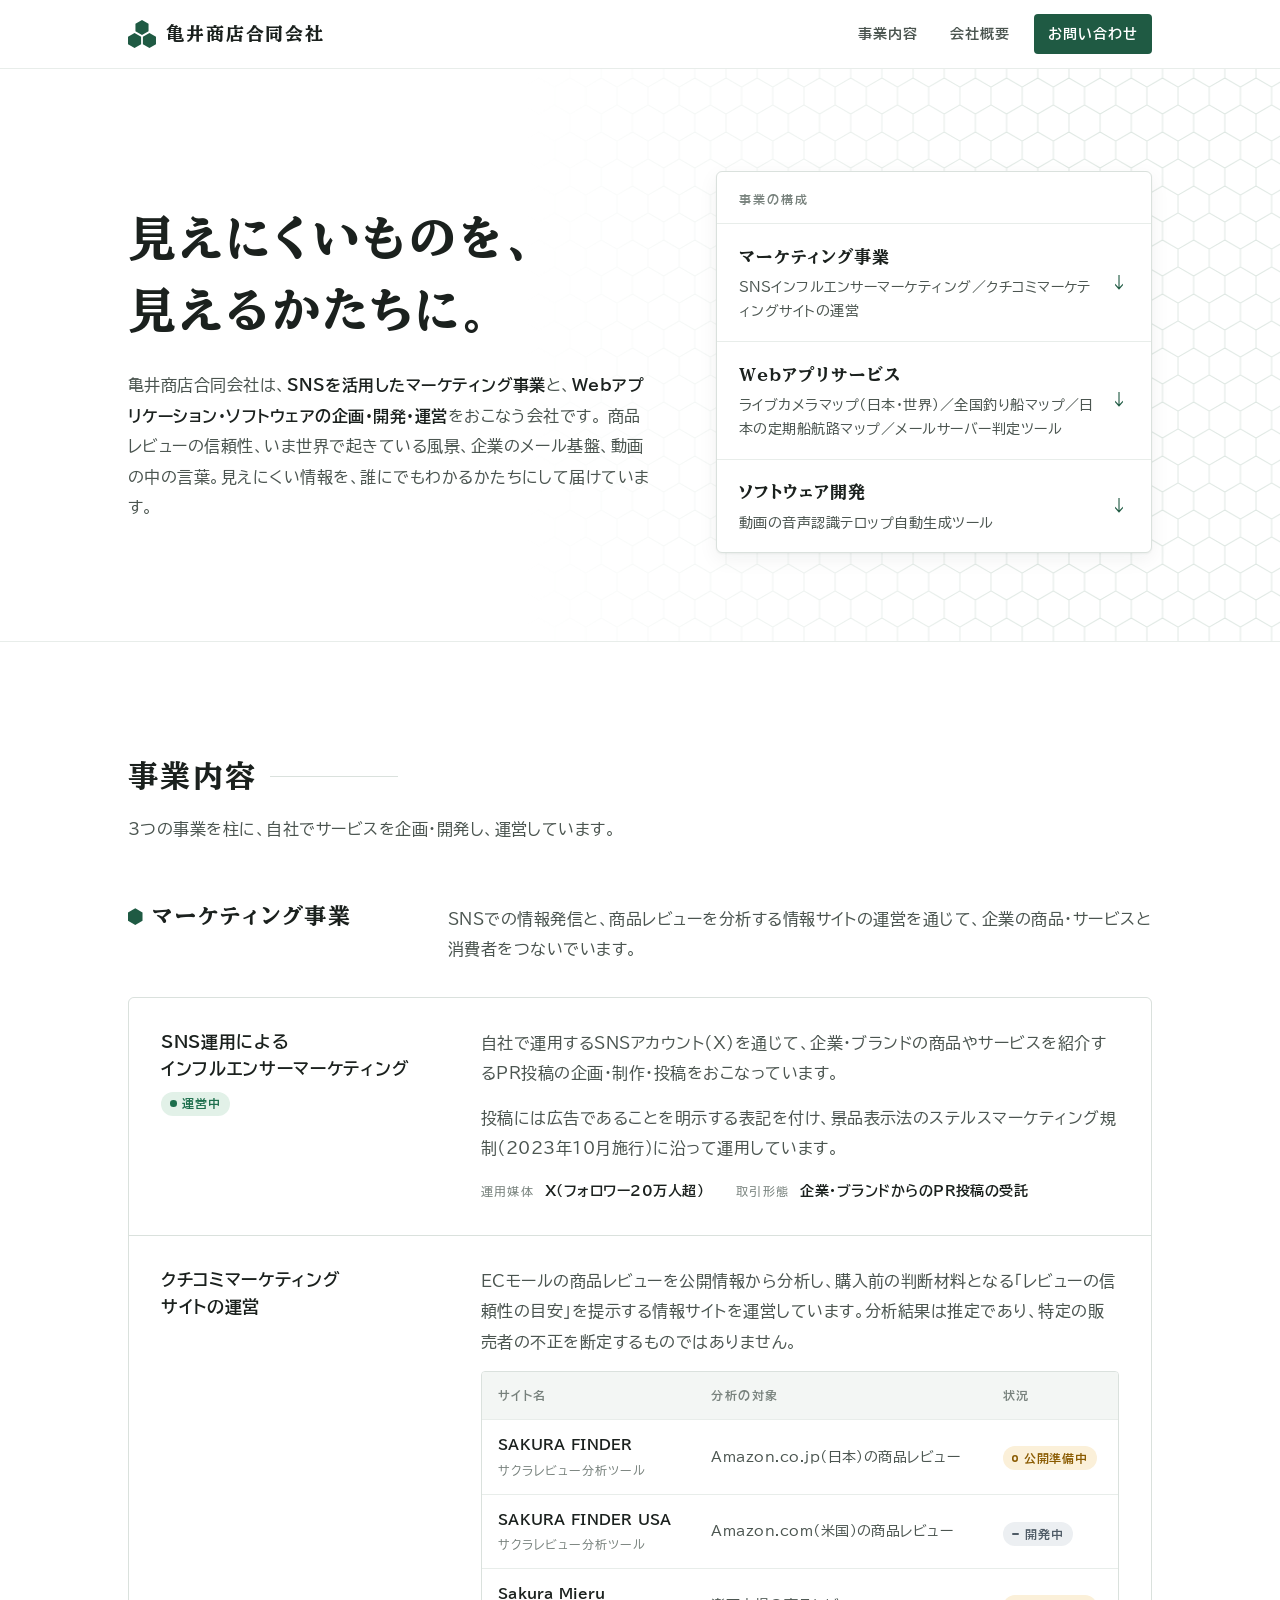
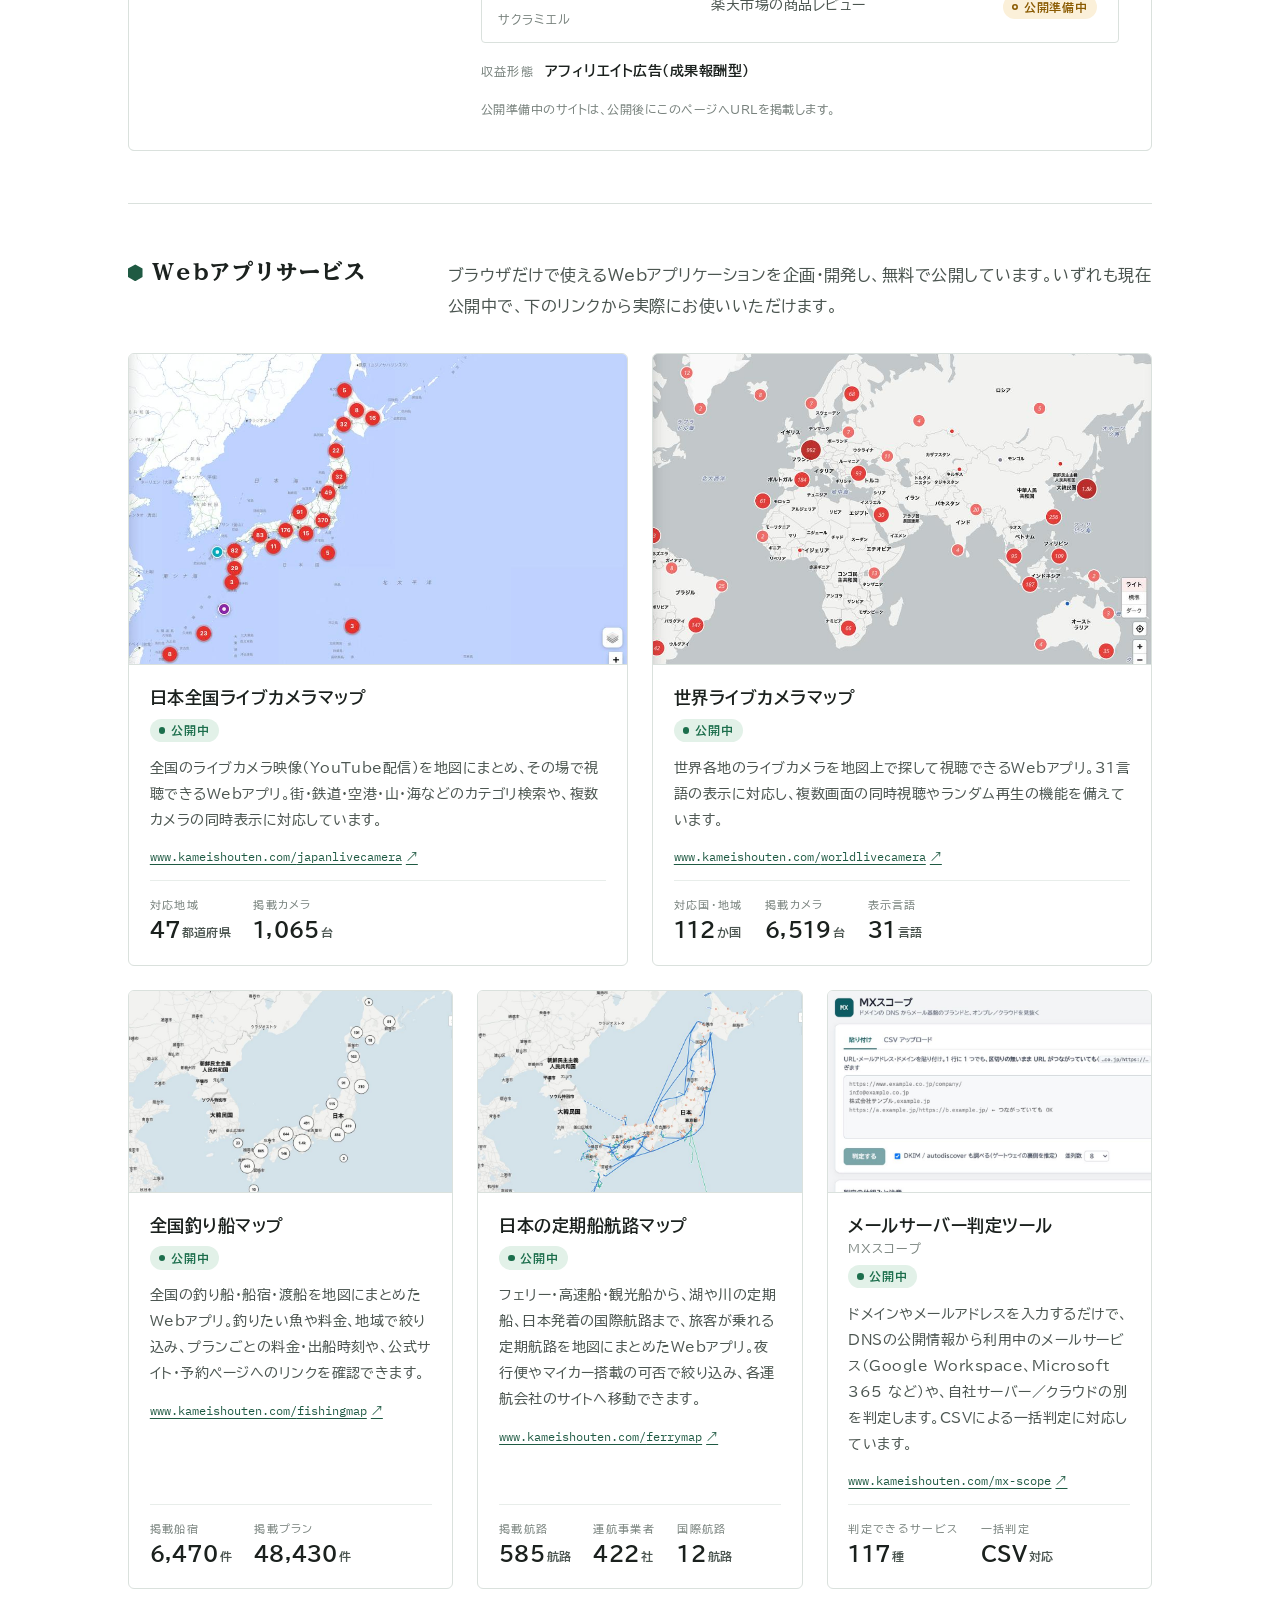
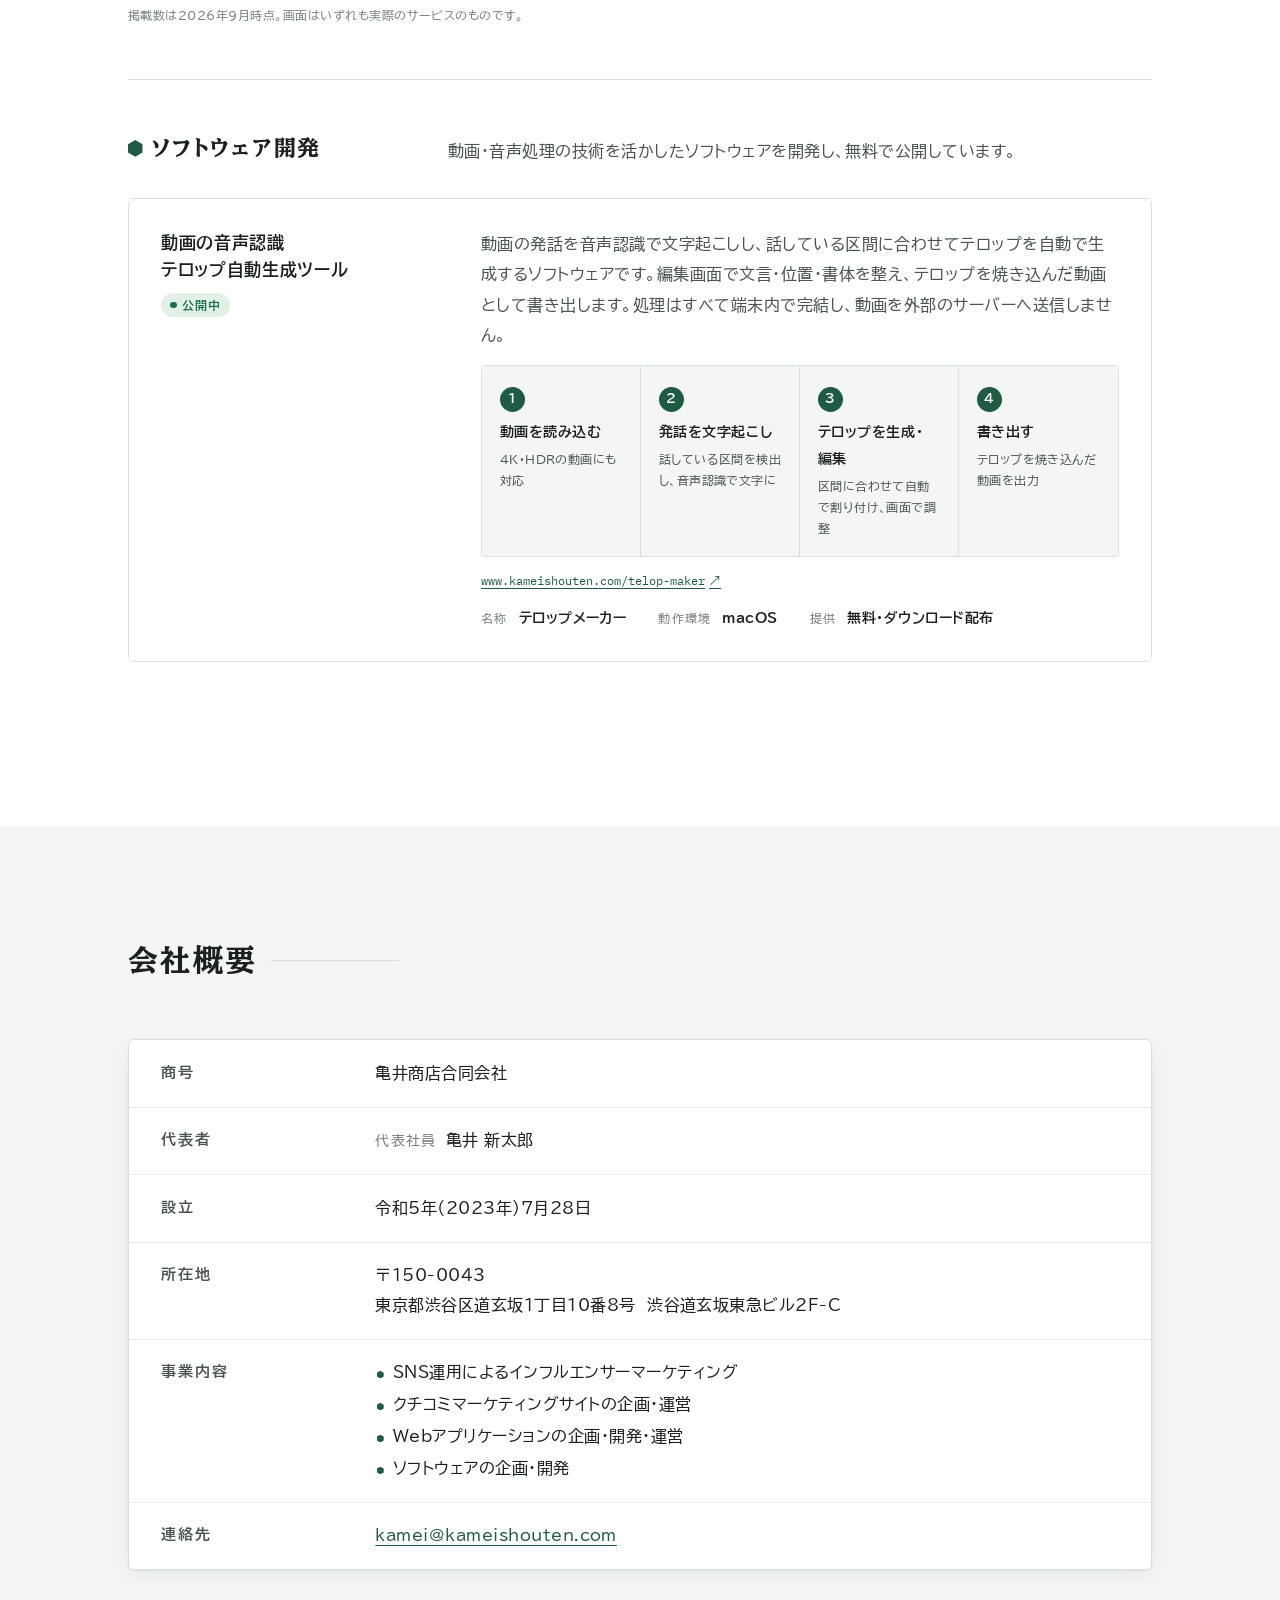
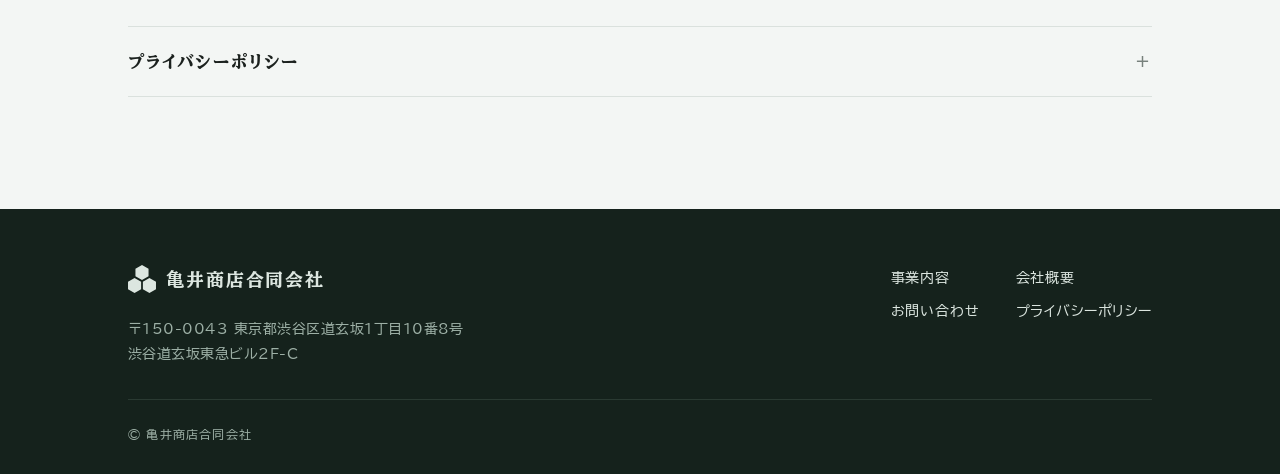
==== index.html @ 5ec095af "クチコミ分析サイトの名称を SAKURA FINDER / SAKURA FINDER USA に変更 Webサイト上の表記のみ（Sakura Radar → SAKURA FINDER、Sakura" ====
<!doctype html>
<html lang="ja">
<head>
<meta charset="utf-8">
<meta name="viewport" content="width=device-width, initial-scale=1">
<meta name="description" content="亀井商店合同会社は、SNSを活用したマーケティング事業と、Webアプリケーション・ソフトウェアの企画・開発・運営をおこなう会社です。所在地：東京都渋谷区道玄坂。">
<link rel="canonical" href="https://www.kameishouten.com/">
<meta property="og:type" content="website">
<meta property="og:site_name" content="亀井商店合同会社">
<meta property="og:title" content="亀井商店合同会社">
<meta property="og:description" content="SNSを活用したマーケティング事業と、Webアプリケーション・ソフトウェアの企画・開発・運営。">
<meta property="og:url" content="https://www.kameishouten.com/">
<meta property="og:locale" content="ja_JP">
<meta name="theme-color" content="#FFFFFF" media="(prefers-color-scheme: light)">
<meta name="theme-color" content="#0F1412" media="(prefers-color-scheme: dark)">
<link rel="icon" href="data:image/svg+xml,%3Csvg xmlns='http://www.w3.org/2000/svg' viewBox='-16.3 -8.8 32.6 32.6'%3E%3Cpath fill='%231F5A43' d='M0,-8.8 L7.621,-4.4 L7.621,4.4 L0,8.8 L-7.621,4.4 L-7.621,-4.4Z M-8.66,6.2 L-1.039,10.6 L-1.039,19.4 L-8.66,23.8 L-16.281,19.4 L-16.281,10.6Z M8.66,6.2 L16.281,10.6 L16.281,19.4 L8.66,23.8 L1.039,19.4 L1.039,10.6Z'/%3E%3C/svg%3E">
<script type="application/ld+json">
{
  "@context": "https://schema.org",
  "@type": "Organization",
  "name": "亀井商店合同会社",
  "url": "https://www.kameishouten.com/",
  "foundingDate": "2023-07-28",
  "founder": { "@type": "Person", "name": "亀井 新太郎" },
  "address": {
    "@type": "PostalAddress",
    "postalCode": "150-0043",
    "addressRegion": "東京都",
    "addressLocality": "渋谷区",
    "streetAddress": "道玄坂1丁目10番8号 渋谷道玄坂東急ビル2F-C",
    "addressCountry": "JP"
  }
}
</script>
<style>html{color-scheme:light dark;}</style>
</head>
<body>
<title>亀井商店合同会社</title>
<link rel="preconnect" href="https://fonts.googleapis.com">
<link rel="preconnect" href="https://fonts.gstatic.com" crossorigin>
<link rel="stylesheet" href="https://fonts.googleapis.com/css2?family=BIZ+UDPGothic:wght@400;700&family=BIZ+UDPMincho:wght@400;700&family=IBM+Plex+Mono:wght@400;500&display=swap">
<style>
/* ============================================================
   亀井商店合同会社
   色  : 白 / 墨 / 千歳緑（アクセント）/ 状態色（公開中・準備中・開発中）
   書体: BIZ UDP明朝（見出し）× BIZ UDPゴシック（本文）× IBM Plex Mono（URL）
   意匠: 三つ盛亀甲（ロゴ）と亀甲の地紋
   ============================================================ */
:root{
  --bg:#FFFFFF;
  --bg-alt:#F3F6F4;
  --surface:#FFFFFF;
  --ink:#1B211E;
  --ink-2:#4B5550;
  --ink-3:#77817C;
  --rule:#DAE1DD;
  --rule-2:#E8EDEA;
  --accent:#1F5A43;          /* 千歳緑 */
  --accent-hover:#174636;
  --accent-ink:#FFFFFF;
  --accent-tint:#E6EFEA;
  --kikko:#DFE8E3;
  --live:#1C6E4C;  --live-bg:#E2F1E8;
  --prep:#8A5A00;  --prep-bg:#FBF0D9;
  --dev:#4F5B66;   --dev-bg:#ECEFF2;
  --foot-bg:#15221C;
  --foot-ink:#DCE6E0;
  --foot-ink-2:#9DB0A6;
  --foot-rule:#2A3A32;
  --shadow:0 1px 2px rgba(20,34,28,.05),0 6px 20px rgba(20,34,28,.06);

  --mincho:"BIZ UDPMincho","Hiragino Mincho ProN","Yu Mincho",serif;
  --gothic:"BIZ UDPGothic","Hiragino Sans","Yu Gothic",system-ui,sans-serif;
  --mono:"IBM Plex Mono",ui-monospace,"SFMono-Regular",Menlo,monospace;

  --fs-h1:clamp(2rem,4.4vw,3rem);
  --fs-h2:clamp(1.5rem,2.6vw,1.875rem);
  --fs-h3:1.375rem;
  --fs-h4:1.0625rem;
  --fs-sm:.875rem;
  --fs-xs:.75rem;

  --wrap:1120px;
  --pad:clamp(20px,5vw,48px);
  --head-h:4.25rem;
}
@media (prefers-color-scheme:dark){
  :root:not([data-theme="light"]){
    --bg:#0F1412; --bg-alt:#141B18; --surface:#18201D;
    --ink:#E3EAE6; --ink-2:#A7B3AD; --ink-3:#7D8883;
    --rule:#29342F; --rule-2:#1F2825;
    --accent:#7CC3A1; --accent-hover:#96D2B5; --accent-ink:#0F1412; --accent-tint:#18342A;
    --kikko:#1B2622;
    --live:#86D3AE; --live-bg:#15352A;
    --prep:#E6BD6A; --prep-bg:#372B12;
    --dev:#AEB8C2;  --dev-bg:#232A31;
    --foot-bg:#0A0E0C; --foot-ink:#D5DFDA; --foot-ink-2:#8C9C94; --foot-rule:#1E2A25;
    --shadow:0 1px 2px rgba(0,0,0,.35),0 8px 24px rgba(0,0,0,.25);
  }
}
:root[data-theme="dark"]{
  --bg:#0F1412; --bg-alt:#141B18; --surface:#18201D;
  --ink:#E3EAE6; --ink-2:#A7B3AD; --ink-3:#7D8883;
  --rule:#29342F; --rule-2:#1F2825;
  --accent:#7CC3A1; --accent-hover:#96D2B5; --accent-ink:#0F1412; --accent-tint:#18342A;
  --kikko:#1B2622;
  --live:#86D3AE; --live-bg:#15352A;
  --prep:#E6BD6A; --prep-bg:#372B12;
  --dev:#AEB8C2;  --dev-bg:#232A31;
  --foot-bg:#0A0E0C; --foot-ink:#D5DFDA; --foot-ink-2:#8C9C94; --foot-rule:#1E2A25;
  --shadow:0 1px 2px rgba(0,0,0,.35),0 8px 24px rgba(0,0,0,.25);
}

*,*::before,*::after{box-sizing:border-box;}
html{scroll-behavior:smooth;scroll-padding-top:calc(var(--head-h) + 12px);}
@media (prefers-reduced-motion:reduce){html{scroll-behavior:auto;}}
body{
  margin:0;background:var(--bg);color:var(--ink);
  font-family:var(--gothic);font-size:1rem;line-height:1.9;letter-spacing:.03em;
  -webkit-font-smoothing:antialiased;text-rendering:optimizeLegibility;
}
h1,h2,h3,h4,p,dl,dd,ol,ul,figure{margin:0;}
ol,ul{padding:0;list-style:none;}
a{color:var(--accent);text-underline-offset:.24em;text-decoration-thickness:1px;}
a:hover{color:var(--accent-hover);}
img{display:block;max-width:100%;height:auto;}
:where(a,button,summary):focus-visible{outline:2px solid var(--accent);outline-offset:3px;border-radius:3px;}
.wrap{max-width:var(--wrap);margin-inline:auto;padding-inline:var(--pad);}
.num{font-variant-numeric:tabular-nums;}

/* ---------- ロゴ（三つ盛亀甲） ---------- */
.mark{width:1.75rem;height:1.75rem;color:var(--accent);flex:none;display:block;}
.logo{display:inline-flex;align-items:center;gap:.65rem;text-decoration:none;color:var(--ink);}
.logo:hover{color:var(--ink);}
.logo__name{font-family:var(--mincho);font-weight:700;font-size:1.125rem;letter-spacing:.1em;line-height:1.2;white-space:nowrap;}

/* ---------- ヘッダー ---------- */
.site-head{position:sticky;top:0;z-index:40;background:color-mix(in srgb,var(--bg) 92%,transparent);backdrop-filter:blur(10px);border-bottom:1px solid var(--rule-2);}
.site-head__in{display:flex;align-items:center;gap:1.5rem;min-height:var(--head-h);}
.site-head .logo{margin-inline-end:auto;}
.gnav{display:flex;gap:.25rem;}
.gnav a{
  display:block;padding:.45rem .85rem;border-radius:4px;
  color:var(--ink-2);text-decoration:none;font-size:var(--fs-sm);font-weight:700;letter-spacing:.08em;
  transition:background .15s,color .15s;
}
.gnav a:hover{background:var(--bg-alt);color:var(--ink);}
.gnav a.is-contact{background:var(--accent);color:var(--accent-ink);margin-left:.4rem;}
.gnav a.is-contact:hover{background:var(--accent-hover);color:var(--accent-ink);}

/* ---------- ヒーロー ---------- */
.hero{position:relative;overflow:hidden;border-bottom:1px solid var(--rule-2);}
.kikko{position:absolute;top:0;right:0;width:64%;height:100%;color:var(--kikko);pointer-events:none;
  -webkit-mask-image:linear-gradient(to left,#000 30%,transparent 92%);mask-image:linear-gradient(to left,#000 30%,transparent 92%);}
.hero__in{position:relative;display:grid;grid-template-columns:minmax(0,1.2fr) minmax(0,1fr);gap:clamp(32px,5vw,72px);align-items:center;padding-block:clamp(56px,8vw,104px) clamp(48px,7vw,88px);}
.hero__copy{display:flex;flex-direction:column;gap:1.5rem;}
h1,h2,h3,h4,.biz-index .k,.flow b{word-break:auto-phrase;}
.hero h1{font-family:var(--mincho);font-weight:700;font-size:var(--fs-h1);line-height:1.5;letter-spacing:.06em;text-wrap:balance;}
.hero__lead{color:var(--ink-2);max-width:34em;}
.hero__lead strong{color:var(--ink);font-weight:700;}
.biz-index{background:var(--surface);border:1px solid var(--rule);border-radius:6px;box-shadow:var(--shadow);}
.biz-index__label{padding:1rem 1.4rem .75rem;font-size:var(--fs-xs);letter-spacing:.16em;color:var(--ink-3);font-weight:700;border-bottom:1px solid var(--rule-2);}
.biz-index a{display:grid;grid-template-columns:minmax(0,1fr) auto;gap:.2rem 1rem;align-items:center;padding:1.05rem 1.4rem;text-decoration:none;color:var(--ink);border-bottom:1px solid var(--rule-2);transition:background .15s;}
.biz-index a:last-child{border-bottom:0;border-radius:0 0 6px 6px;}
.biz-index a:hover{background:var(--bg-alt);color:var(--ink);}
.biz-index .k{font-family:var(--mincho);font-weight:700;font-size:1.0625rem;letter-spacing:.06em;}
.biz-index .v{grid-column:1;font-size:var(--fs-sm);color:var(--ink-2);line-height:1.7;}
.biz-index .arrow{grid-column:2;grid-row:1 / span 2;color:var(--accent);font-size:1.1rem;transition:transform .2s;}
.biz-index a:hover .arrow{transform:translateY(2px);}

/* ---------- セクション共通 ---------- */
.section{padding-block:clamp(64px,9vw,112px);}
.section--alt{background:var(--bg-alt);}
.sec-head{display:grid;gap:.9rem;max-width:44rem;margin-bottom:clamp(36px,5vw,56px);}
.sec-head h2{font-family:var(--mincho);font-weight:700;font-size:var(--fs-h2);letter-spacing:.08em;line-height:1.5;display:flex;align-items:center;gap:.8rem;}
.sec-head h2::after{content:"";flex:1;height:1px;background:var(--rule);min-width:2rem;max-width:8rem;}
.sec-head p{color:var(--ink-2);}

/* ---------- 事業区分 ---------- */
.seg{padding-block:clamp(36px,5vw,52px);border-top:1px solid var(--rule);}
.seg:first-of-type{border-top:0;padding-top:0;}
.seg__head{display:grid;grid-template-columns:minmax(0,17rem) minmax(0,1fr);gap:.6rem clamp(20px,4vw,48px);align-items:baseline;margin-bottom:clamp(24px,3vw,32px);}
.seg__title{font-family:var(--mincho);font-weight:700;font-size:var(--fs-h3);letter-spacing:.08em;line-height:1.5;display:flex;align-items:center;gap:.6rem;}
.seg__title::before{content:"";width:.66em;height:.76em;flex:none;background:var(--accent);clip-path:polygon(50% 0,100% 25%,100% 75%,50% 100%,0 75%,0 25%);}
.seg__lead{color:var(--ink-2);}

/* 行型の項目 */
.items{display:grid;gap:1px;background:var(--rule);border:1px solid var(--rule);border-radius:6px;overflow:hidden;}
.item{display:grid;grid-template-columns:minmax(0,17rem) minmax(0,1fr);gap:.9rem clamp(20px,4vw,48px);padding:clamp(22px,3vw,30px) clamp(20px,3vw,32px);background:var(--surface);}
.item__head{display:flex;flex-direction:column;align-items:flex-start;gap:.6rem;}
.item__name{font-size:var(--fs-h4);font-weight:700;line-height:1.6;letter-spacing:.04em;}
.item__body{display:grid;gap:.9rem;color:var(--ink-2);min-width:0;}
.item__body > p{max-width:42em;}

.facts{display:flex;flex-wrap:wrap;gap:.5rem 2rem;font-size:var(--fs-sm);}
.facts div{display:flex;gap:.7rem;align-items:baseline;}
.facts dt{color:var(--ink-3);font-size:var(--fs-xs);letter-spacing:.1em;white-space:nowrap;}
.facts dd{color:var(--ink);font-weight:700;}

/* 状態の札（色＋形で区別） */
.chip{display:inline-flex;align-items:center;gap:.45em;padding:.14em .75em;border-radius:999px;font-size:var(--fs-xs);font-weight:700;letter-spacing:.08em;line-height:1.7;white-space:nowrap;}
.chip::before{content:"";width:.55em;height:.55em;border-radius:50%;background:currentColor;flex:none;}
.chip--live{color:var(--live);background:var(--live-bg);}
.chip--prep{color:var(--prep);background:var(--prep-bg);}
.chip--prep::before{background:transparent;box-shadow:inset 0 0 0 1.6px currentColor;}
.chip--dev{color:var(--dev);background:var(--dev-bg);}
.chip--dev::before{border-radius:1px;height:.18em;width:.65em;}

/* クチコミ分析サイトの一覧 */
.sites-wrap{overflow-x:auto;border:1px solid var(--rule);border-radius:4px;}
.sites{width:100%;border-collapse:collapse;font-size:var(--fs-sm);min-width:30rem;}
.sites th,.sites td{padding:.75rem 1rem;text-align:left;vertical-align:middle;border-bottom:1px solid var(--rule-2);}
.sites tbody tr:last-child th,.sites tbody tr:last-child td{border-bottom:0;}
.sites thead th{font-size:var(--fs-xs);letter-spacing:.12em;color:var(--ink-3);font-weight:700;background:var(--bg-alt);}
.sites tbody th{color:var(--ink);font-weight:700;letter-spacing:.02em;white-space:nowrap;}
.sites tbody th span{display:block;font-weight:400;font-size:var(--fs-xs);color:var(--ink-3);letter-spacing:.08em;}
.sites td{color:var(--ink-2);}
.note{font-size:var(--fs-xs);color:var(--ink-3);line-height:1.8;letter-spacing:.04em;}

/* Webアプリのカード */
.apps{display:grid;grid-template-columns:repeat(6,minmax(0,1fr));gap:clamp(16px,2vw,24px);}
.app{grid-column:span 2;display:flex;flex-direction:column;background:var(--surface);border:1px solid var(--rule);border-radius:6px;overflow:hidden;transition:box-shadow .2s,border-color .2s;}
.app:hover{box-shadow:var(--shadow);border-color:color-mix(in srgb,var(--accent) 35%,var(--rule));}
.app__shot{display:block;aspect-ratio:16 / 10;overflow:hidden;background:var(--bg-alt);border-bottom:1px solid var(--rule);}
.app__shot img{width:100%;height:100%;object-fit:cover;object-position:center;transition:transform .5s cubic-bezier(.2,.7,.3,1);}
.app__shot--top img{object-position:top left;}
.app:hover .app__shot img{transform:scale(1.025);}
.app--wide{grid-column:span 3;}
.app__body{display:flex;flex-direction:column;gap:.85rem;padding:1.25rem 1.3rem 1.35rem;flex:1;}
.app__head{display:flex;flex-direction:column;align-items:flex-start;gap:.45rem;}
.app__name{font-size:var(--fs-h4);font-weight:700;line-height:1.55;letter-spacing:.03em;}
.app__name small{display:block;font-size:var(--fs-xs);font-weight:400;color:var(--ink-3);letter-spacing:.08em;}
.app__desc{font-size:var(--fs-sm);color:var(--ink-2);line-height:1.85;}
.stats{display:flex;flex-wrap:wrap;gap:.4rem 1.4rem;margin-top:auto;padding-top:.85rem;border-top:1px solid var(--rule-2);}
.stats div{display:flex;flex-direction:column;}
.stats dt{font-size:.6875rem;color:var(--ink-3);letter-spacing:.12em;}
.stats dd{font-size:1.25rem;font-weight:700;line-height:1.35;font-variant-numeric:tabular-nums;letter-spacing:.01em;}
.stats dd span{font-size:var(--fs-xs);font-weight:700;margin-left:.15em;color:var(--ink-2);}
.url{display:inline;font-family:var(--mono);font-size:.72rem;letter-spacing:0;overflow-wrap:anywhere;line-height:1.7;}
.url::after{content:"↗";font-family:var(--gothic);margin-left:.35em;}
.url .nw{white-space:nowrap;}
.apps-note{margin-top:1rem;}

/* ソフトウェア：処理の流れ（実際の手順なので番号つき） */
.flow{display:grid;grid-template-columns:repeat(4,minmax(0,1fr));gap:0;counter-reset:step;border:1px solid var(--rule);border-radius:4px;overflow:hidden;}
.flow li{counter-increment:step;position:relative;padding:1rem 1.1rem 1.05rem;background:var(--bg-alt);border-right:1px solid var(--rule);}
.flow li:last-child{border-right:0;}
.flow li::before{content:counter(step);display:inline-grid;place-items:center;width:1.6rem;height:1.6rem;margin-bottom:.45rem;border-radius:50%;background:var(--accent);color:var(--accent-ink);font-size:.8125rem;font-weight:700;font-variant-numeric:tabular-nums;}
.flow b{display:block;color:var(--ink);font-size:var(--fs-sm);letter-spacing:.04em;}
.flow span{display:block;font-size:var(--fs-xs);color:var(--ink-2);line-height:1.75;margin-top:.2rem;}

/* ---------- 会社概要 ---------- */
.profile{background:var(--surface);border:1px solid var(--rule);border-radius:6px;box-shadow:var(--shadow);overflow:hidden;}
.profile > div{display:grid;grid-template-columns:minmax(0,11rem) minmax(0,1fr);gap:.5rem clamp(16px,3vw,40px);padding:1.15rem clamp(20px,3vw,32px);border-bottom:1px solid var(--rule-2);}
.profile > div:last-child{border-bottom:0;}
.profile > div:target{animation:hl 2.4s ease-out;}
@keyframes hl{from{background:var(--accent-tint);}to{background:transparent;}}
.profile dt{font-weight:700;color:var(--ink-2);letter-spacing:.14em;font-size:.9375rem;}
.profile dd{line-height:1.85;}
.profile dd ul{display:grid;gap:.15rem;}
.profile dd li{padding-left:1.1em;position:relative;}
.profile dd li::before{content:"";position:absolute;left:.1em;top:.8em;width:.42em;height:.48em;background:var(--accent);clip-path:polygon(50% 0,100% 25%,100% 75%,50% 100%,0 75%,0 25%);}
.profile .title{color:var(--ink-3);font-size:var(--fs-sm);margin-right:.7em;letter-spacing:.08em;}

/* ---------- お問い合わせ ---------- */

/* ---------- プライバシーポリシー ---------- */
.policy{margin-top:clamp(36px,5vw,56px);border-top:1px solid var(--rule);border-bottom:1px solid var(--rule);}
.policy summary{cursor:pointer;list-style:none;display:flex;justify-content:space-between;align-items:center;gap:1rem;padding:1.15rem 0;font-family:var(--mincho);font-weight:700;font-size:1.0625rem;letter-spacing:.08em;}
.policy summary::-webkit-details-marker{display:none;}
.policy summary::after{content:"＋";font-family:var(--gothic);color:var(--ink-3);}
.policy[open] summary::after{content:"－";}
.policy__body{display:grid;grid-template-columns:repeat(2,minmax(0,1fr));gap:1.25rem clamp(24px,4vw,56px);padding-bottom:1.75rem;font-size:var(--fs-sm);color:var(--ink-2);}
.policy__body > p:first-child{grid-column:1 / -1;}
.policy__body h3{font-size:.9375rem;color:var(--ink);letter-spacing:.06em;margin-bottom:.25rem;}
.policy__body .note{grid-column:1 / -1;}

/* ---------- フッター ---------- */
.site-foot{background:var(--foot-bg);color:var(--foot-ink);}
.site-foot__in{display:grid;grid-template-columns:minmax(0,1fr) auto;gap:2rem 3rem;padding-block:clamp(40px,6vw,56px) 1.75rem;}
.site-foot .logo,.site-foot .logo:hover{color:var(--foot-ink);}
.site-foot .mark{color:var(--foot-ink);}
.site-foot address{font-style:normal;margin-top:.9rem;font-size:var(--fs-sm);color:var(--foot-ink-2);line-height:1.8;}
.fnav{display:grid;grid-template-columns:repeat(2,auto);gap:.35rem 2.25rem;align-content:start;}
.fnav a{color:var(--foot-ink);text-decoration:none;font-size:var(--fs-sm);letter-spacing:.06em;}
.fnav a:hover{color:var(--foot-ink);text-decoration:underline;}
.copy{grid-column:1 / -1;padding-top:1.4rem;border-top:1px solid var(--foot-rule);font-size:var(--fs-xs);color:var(--foot-ink-2);letter-spacing:.1em;}

/* ---------- レスポンシブ ---------- */
@media (max-width:980px){
  .apps{grid-template-columns:repeat(2,minmax(0,1fr));}
  .app,.app--wide{grid-column:span 1;}
  .app--full{grid-column:1 / -1;flex-direction:row;}
  .app--full .app__shot{width:50%;flex:none;border-bottom:0;border-right:1px solid var(--rule);}
  .flow{grid-template-columns:repeat(2,minmax(0,1fr));}
  .flow li:nth-child(2){border-right:0;}
  .flow li:nth-child(-n+2){border-bottom:1px solid var(--rule);}
}
@media (max-width:860px){
  .hero__in{grid-template-columns:minmax(0,1fr);}
  .kikko{width:100%;-webkit-mask-image:linear-gradient(to bottom,transparent 35%,#000 100%);mask-image:linear-gradient(to bottom,transparent 35%,#000 100%);}
  .seg__head,.item{grid-template-columns:minmax(0,1fr);}
  .item__head{flex-direction:row;flex-wrap:wrap;align-items:center;gap:.5rem .8rem;}
  .policy__body{grid-template-columns:minmax(0,1fr);}
}
@media (max-width:720px){
  .site-head{position:static;}
  html{scroll-padding-top:12px;}
  .site-head__in{flex-wrap:wrap;gap:.25rem;padding-block:.75rem .5rem;}
  .site-head .logo{width:100%;}
  .gnav{width:100%;justify-content:space-between;margin-inline:-.85rem;width:calc(100% + 1.7rem);}
  .gnav a{padding:.45rem .85rem;}
  .gnav a.is-contact{margin-left:0;}
  .apps{grid-template-columns:minmax(0,1fr);}
  .app--full{flex-direction:column;}
  .app--full .app__shot{width:auto;border-right:0;border-bottom:1px solid var(--rule);}
  .profile > div{grid-template-columns:minmax(0,1fr);gap:.2rem;}
  .site-foot__in{grid-template-columns:minmax(0,1fr);}
}
@media (max-width:480px){
  .flow{grid-template-columns:minmax(0,1fr);}
  .flow li{border-right:0;border-bottom:1px solid var(--rule);}
  .flow li:last-child{border-bottom:0;}
  .gnav a{font-size:.8125rem;padding-inline:.6rem;}
}
</style>

<!-- 三つ盛亀甲（ロゴ） -->
<svg width="0" height="0" style="position:absolute" aria-hidden="true" focusable="false">
  <symbol id="kikko-mark" viewBox="-16.3 -8.8 32.6 32.6">
    <path fill="currentColor" d="M0,-8.8 L7.621,-4.4 L7.621,4.4 L0,8.8 L-7.621,4.4 L-7.621,-4.4Z M-8.66,6.2 L-1.039,10.6 L-1.039,19.4 L-8.66,23.8 L-16.281,19.4 L-16.281,10.6Z M8.66,6.2 L16.281,10.6 L16.281,19.4 L8.66,23.8 L1.039,19.4 L1.039,10.6Z"/>
  </symbol>
</svg>

<header class="site-head">
  <div class="wrap site-head__in">
    <a class="logo" href="#top" aria-label="亀井商店合同会社 トップへ">
      <svg class="mark" aria-hidden="true" focusable="false"><use href="#kikko-mark"/></svg>
      <span class="logo__name">亀井商店合同会社</span>
    </a>
    <nav class="gnav" aria-label="メインメニュー">
      <a href="#business">事業内容</a>
      <a href="#company">会社概要</a>
      <a href="#contact" class="is-contact">お問い合わせ</a>
    </nav>
  </div>
</header>

<main id="top">

  <!-- ========== ヒーロー ========== -->
  <section class="hero" aria-labelledby="hero-title">
    <svg class="kikko" aria-hidden="true" focusable="false">
      <defs>
        <pattern id="kikko-pat" width="31.177" height="54" patternUnits="userSpaceOnUse">
          <path fill="none" stroke="currentColor" stroke-width="1" d="M0.00,-18.00 L15.59,-9.00 L15.59,9.00 L0.00,18.00 L-15.59,9.00 L-15.59,-9.00Z M31.18,-18.00 L46.77,-9.00 L46.77,9.00 L31.18,18.00 L15.59,9.00 L15.59,-9.00Z M15.59,9.00 L31.18,18.00 L31.18,36.00 L15.59,45.00 L-0.00,36.00 L0.00,18.00Z M0.00,36.00 L15.59,45.00 L15.59,63.00 L0.00,72.00 L-15.59,63.00 L-15.59,45.00Z M31.18,36.00 L46.77,45.00 L46.77,63.00 L31.18,72.00 L15.59,63.00 L15.59,45.00Z"/>
        </pattern>
      </defs>
      <rect width="100%" height="100%" fill="url(#kikko-pat)"/>
    </svg>

    <div class="wrap hero__in">
      <div class="hero__copy">
        <h1 id="hero-title">見えにくいものを、<br>見えるかたちに。</h1>
        <p class="hero__lead">
          亀井商店合同会社は、<strong>SNSを活用したマーケティング事業</strong>と、<strong>Webアプリケーション・ソフトウェアの企画・開発・運営</strong>をおこなう会社です。
          商品レビューの信頼性、いま世界で起きている風景、企業のメール基盤、動画の中の言葉。見えにくい情報を、誰にでもわかるかたちにして届けています。
        </p>
      </div>

      <nav class="biz-index" aria-label="事業の構成">
        <p class="biz-index__label">事業の構成</p>
        <a href="#marketing">
          <span class="k">マーケティング事業</span>
          <span class="v">SNSインフルエンサーマーケティング／クチコミマーケティングサイトの運営</span>
          <span class="arrow" aria-hidden="true">↓</span>
        </a>
        <a href="#webapps">
          <span class="k">Webアプリサービス</span>
          <span class="v">ライブカメラマップ（日本・世界）／全国釣り船マップ／日本の定期船航路マップ／メールサーバー判定ツール</span>
          <span class="arrow" aria-hidden="true">↓</span>
        </a>
        <a href="#software">
          <span class="k">ソフトウェア開発</span>
          <span class="v">動画の音声認識テロップ自動生成ツール</span>
          <span class="arrow" aria-hidden="true">↓</span>
        </a>
      </nav>
    </div>
  </section>

  <!-- ========== 事業内容 ========== -->
  <section class="section" id="business" aria-labelledby="business-title">
    <div class="wrap">
      <div class="sec-head">
        <h2 id="business-title">事業内容</h2>
        <p>3つの事業を柱に、自社でサービスを企画・開発し、運営しています。</p>
      </div>

      <!-- マーケティング事業 -->
      <section class="seg" id="marketing" aria-labelledby="seg-marketing">
        <div class="seg__head">
          <h3 class="seg__title" id="seg-marketing">マーケティング事業</h3>
          <p class="seg__lead">SNSでの情報発信と、商品レビューを分析する情報サイトの運営を通じて、企業の商品・サービスと消費者をつないでいます。</p>
        </div>

        <div class="items">
          <article class="item">
            <div class="item__head">
              <h4 class="item__name">SNS運用による<br>インフルエンサーマーケティング</h4>
              <span class="chip chip--live">運営中</span>
            </div>
            <div class="item__body">
              <p>自社で運用するSNSアカウント（X）を通じて、企業・ブランドの商品やサービスを紹介するPR投稿の企画・制作・投稿をおこなっています。</p>
              <p>投稿には広告であることを明示する表記を付け、景品表示法のステルスマーケティング規制（2023年10月施行）に沿って運用しています。</p>
              <dl class="facts">
                <div><dt>運用媒体</dt><dd>X（フォロワー20万人超）</dd></div>
                <div><dt>取引形態</dt><dd>企業・ブランドからのPR投稿の受託</dd></div>
              </dl>
            </div>
          </article>

          <article class="item">
            <div class="item__head">
              <h4 class="item__name">クチコミマーケティング<br>サイトの運営</h4>
            </div>
            <div class="item__body">
              <p>ECモールの商品レビューを公開情報から分析し、購入前の判断材料となる「レビューの信頼性の目安」を提示する情報サイトを運営しています。分析結果は推定であり、特定の販売者の不正を断定するものではありません。</p>
              <div class="sites-wrap">
                <table class="sites">
                  <thead>
                    <tr><th scope="col">サイト名</th><th scope="col">分析の対象</th><th scope="col">状況</th></tr>
                  </thead>
                  <tbody>
                    <tr>
                      <th scope="row">SAKURA FINDER<span>サクラレビュー分析ツール</span></th>
                      <td>Amazon.co.jp（日本）の商品レビュー</td>
                      <td><span class="chip chip--prep">公開準備中</span></td>
                    </tr>
                    <tr>
                      <th scope="row">SAKURA FINDER USA<span>サクラレビュー分析ツール</span></th>
                      <td>Amazon.com（米国）の商品レビュー</td>
                      <td><span class="chip chip--dev">開発中</span></td>
                    </tr>
                    <tr>
                      <th scope="row">Sakura Mieru<span>サクラミエル</span></th>
                      <td>楽天市場の商品レビュー</td>
                      <td><span class="chip chip--prep">公開準備中</span></td>
                    </tr>
                  </tbody>
                </table>
              </div>
              <dl class="facts">
                <div><dt>収益形態</dt><dd>アフィリエイト広告（成果報酬型）</dd></div>
              </dl>
              <p class="note">公開準備中のサイトは、公開後にこのページへURLを掲載します。</p>
            </div>
          </article>
        </div>
      </section>

      <!-- Webアプリサービス -->
      <section class="seg" id="webapps" aria-labelledby="seg-webapps">
        <div class="seg__head">
          <h3 class="seg__title" id="seg-webapps">Webアプリサービス</h3>
          <p class="seg__lead">ブラウザだけで使えるWebアプリケーションを企画・開発し、無料で公開しています。いずれも現在公開中で、下のリンクから実際にお使いいただけます。</p>
        </div>

        <div class="apps">
          <article class="app app--wide">
            <a class="app__shot" href="/japanlivecamera/" target="_blank" rel="noopener" tabindex="-1" aria-hidden="true">
              <img src="img/japan.jpg" width="960" height="698" alt="" decoding="async">
            </a>
            <div class="app__body">
              <div class="app__head">
                <h4 class="app__name">日本全国ライブカメラマップ</h4>
                <span class="chip chip--live">公開中</span>
              </div>
              <p class="app__desc">全国のライブカメラ映像（YouTube配信）を地図にまとめ、その場で視聴できるWebアプリ。街・鉄道・空港・山・海などのカテゴリ検索や、複数カメラの同時表示に対応しています。</p>
              <a class="url" href="/japanlivecamera/" target="_blank" rel="noopener">www.kameishouten.com/<wbr><span class="nw">japanlivecamera</span></a>
              <dl class="stats">
                <div><dt>対応地域</dt><dd>47<span>都道府県</span></dd></div>
                <div><dt>掲載カメラ</dt><dd>1,065<span>台</span></dd></div>
              </dl>
            </div>
          </article>

          <article class="app app--wide">
            <a class="app__shot" href="/worldlivecamera/" target="_blank" rel="noopener" tabindex="-1" aria-hidden="true">
              <img src="img/world.jpg" width="960" height="702" alt="" decoding="async">
            </a>
            <div class="app__body">
              <div class="app__head">
                <h4 class="app__name">世界ライブカメラマップ</h4>
                <span class="chip chip--live">公開中</span>
              </div>
              <p class="app__desc">世界各地のライブカメラを地図上で探して視聴できるWebアプリ。31言語の表示に対応し、複数画面の同時視聴やランダム再生の機能を備えています。</p>
              <a class="url" href="/worldlivecamera/" target="_blank" rel="noopener">www.kameishouten.com/<wbr><span class="nw">worldlivecamera</span></a>
              <dl class="stats">
                <div><dt>対応国・地域</dt><dd>112<span>か国</span></dd></div>
                <div><dt>掲載カメラ</dt><dd>6,519<span>台</span></dd></div>
                <div><dt>表示言語</dt><dd>31<span>言語</span></dd></div>
              </dl>
            </div>
          </article>

          <article class="app">
            <a class="app__shot" href="/fishingmap/" target="_blank" rel="noopener" tabindex="-1" aria-hidden="true">
              <img src="img/fishing.jpg" width="960" height="600" alt="" decoding="async">
            </a>
            <div class="app__body">
              <div class="app__head">
                <h4 class="app__name">全国釣り船マップ</h4>
                <span class="chip chip--live">公開中</span>
              </div>
              <p class="app__desc">全国の釣り船・船宿・渡船を地図にまとめたWebアプリ。釣りたい魚や料金、地域で絞り込み、プランごとの料金・出船時刻や、公式サイト・予約ページへのリンクを確認できます。</p>
              <a class="url" href="/fishingmap/" target="_blank" rel="noopener">www.kameishouten.com/<wbr><span class="nw">fishingmap</span></a>
              <dl class="stats">
                <div><dt>掲載船宿</dt><dd>6,470<span>件</span></dd></div>
                <div><dt>掲載プラン</dt><dd>48,430<span>件</span></dd></div>
              </dl>
            </div>
          </article>

          <article class="app">
            <a class="app__shot" href="/ferrymap/" target="_blank" rel="noopener" tabindex="-1" aria-hidden="true">
              <img src="img/ferry.jpg" width="960" height="600" alt="" decoding="async">
            </a>
            <div class="app__body">
              <div class="app__head">
                <h4 class="app__name">日本の定期船航路マップ</h4>
                <span class="chip chip--live">公開中</span>
              </div>
              <p class="app__desc">フェリー・高速船・観光船から、湖や川の定期船、日本発着の国際航路まで、旅客が乗れる定期航路を地図にまとめたWebアプリ。夜行便やマイカー搭載の可否で絞り込み、各運航会社のサイトへ移動できます。</p>
              <a class="url" href="/ferrymap/" target="_blank" rel="noopener">www.kameishouten.com/<wbr><span class="nw">ferrymap</span></a>
              <dl class="stats">
                <div><dt>掲載航路</dt><dd>585<span>航路</span></dd></div>
                <div><dt>運航事業者</dt><dd>422<span>社</span></dd></div>
                <div><dt>国際航路</dt><dd>12<span>航路</span></dd></div>
              </dl>
            </div>
          </article>

          <article class="app app--full">
            <a class="app__shot app__shot--top" href="/mx-scope/" target="_blank" rel="noopener" tabindex="-1" aria-hidden="true">
              <img src="img/mx.jpg" width="960" height="600" alt="" decoding="async">
            </a>
            <div class="app__body">
              <div class="app__head">
                <h4 class="app__name">メールサーバー判定ツール<small>MXスコープ</small></h4>
                <span class="chip chip--live">公開中</span>
              </div>
              <p class="app__desc">ドメインやメールアドレスを入力するだけで、DNSの公開情報から利用中のメールサービス（Google Workspace、Microsoft 365 など）や、自社サーバー／クラウドの別を判定します。CSVによる一括判定に対応しています。</p>
              <a class="url" href="/mx-scope/" target="_blank" rel="noopener">www.kameishouten.com/<wbr><span class="nw">mx-scope</span></a>
              <dl class="stats">
                <div><dt>判定できるサービス</dt><dd>117<span>種</span></dd></div>
                <div><dt>一括判定</dt><dd>CSV<span>対応</span></dd></div>
              </dl>
            </div>
          </article>
        </div>
        <p class="note apps-note">掲載数は2026年9月時点。画面はいずれも実際のサービスのものです。</p>
      </section>

      <!-- ソフトウェア開発 -->
      <section class="seg" id="software" aria-labelledby="seg-software">
        <div class="seg__head">
          <h3 class="seg__title" id="seg-software">ソフトウェア開発</h3>
          <p class="seg__lead">動画・音声処理の技術を活かしたソフトウェアを開発し、無料で公開しています。</p>
        </div>

        <div class="items">
          <article class="item">
            <div class="item__head">
              <h4 class="item__name">動画の音声認識<br>テロップ自動生成ツール</h4>
              <span class="chip chip--live">公開中</span>
            </div>
            <div class="item__body">
              <p>動画の発話を音声認識で文字起こしし、話している区間に合わせてテロップを自動で生成するソフトウェアです。編集画面で文言・位置・書体を整え、テロップを焼き込んだ動画として書き出します。処理はすべて端末内で完結し、動画を外部のサーバーへ送信しません。</p>
              <ol class="flow" aria-label="処理の流れ">
                <li><b>動画を読み込む</b><span>4K・HDRの動画にも対応</span></li>
                <li><b>発話を文字起こし</b><span>話している区間を検出し、音声認識で文字に</span></li>
                <li><b>テロップを生成・編集</b><span>区間に合わせて自動で割り付け、画面で調整</span></li>
                <li><b>書き出す</b><span>テロップを焼き込んだ動画を出力</span></li>
              </ol>
              <a class="url" href="/telop-maker/" target="_blank" rel="noopener">www.kameishouten.com/<wbr><span class="nw">telop-maker</span></a>
              <dl class="facts">
                <div><dt>名称</dt><dd>テロップメーカー</dd></div>
                <div><dt>動作環境</dt><dd>macOS</dd></div>
                <div><dt>提供</dt><dd>無料・ダウンロード配布</dd></div>
              </dl>
            </div>
          </article>
        </div>
      </section>
    </div>
  </section>

  <!-- ========== 会社概要 ========== -->
  <section class="section section--alt" id="company" aria-labelledby="company-title">
    <div class="wrap">
      <div class="sec-head">
        <h2 id="company-title">会社概要</h2>
      </div>
      <dl class="profile">
        <div><dt>商号</dt><dd>亀井商店合同会社</dd></div>
        <div><dt>代表者</dt><dd><span class="title">代表社員</span>亀井 新太郎</dd></div>
        <div><dt>設立</dt><dd class="num">令和5年（2023年）7月28日</dd></div>
        <div><dt>所在地</dt><dd class="num">〒150-0043<br>東京都渋谷区道玄坂1丁目10番8号　渋谷道玄坂東急ビル2F-C</dd></div>
        <div>
          <dt>事業内容</dt>
          <dd>
            <ul>
              <li>SNS運用によるインフルエンサーマーケティング</li>
              <li>クチコミマーケティングサイトの企画・運営</li>
              <li>Webアプリケーションの企画・開発・運営</li>
              <li>ソフトウェアの企画・開発</li>
            </ul>
          </dd>
        </div>
        <div id="contact"><dt>連絡先</dt><dd><a href="mailto:kamei@kameishouten.com">kamei@kameishouten.com</a></dd></div>
      </dl>
      <details class="policy" id="privacy">
        <summary>プライバシーポリシー</summary>
        <div class="policy__body">
          <p>亀井商店合同会社（以下「当社」）は、お問い合わせ等を通じてお預かりする個人情報を、以下のとおり取り扱います。</p>
          <div>
            <h3>取得する情報</h3>
            <p>お問い合わせのメールに記載された氏名、会社名、メールアドレス、お問い合わせ内容など、お客様ご自身が提供された情報。</p>
          </div>
          <div>
            <h3>利用目的</h3>
            <p>お問い合わせへの回答、お取引に関するご連絡、およびこれらに付随する業務のために利用し、それ以外の目的では利用しません。</p>
          </div>
          <div>
            <h3>第三者への提供</h3>
            <p>法令に基づく場合を除き、ご本人の同意なく第三者に提供することはありません。</p>
          </div>
          <div>
            <h3>安全管理と保管</h3>
            <p>取得した情報は適切に管理し、利用目的の達成に必要な期間を過ぎたものは速やかに削除します。</p>
          </div>
          <div>
            <h3>開示・訂正・削除のご請求</h3>
            <p>ご本人からのご請求に応じ、保有する個人情報の開示・訂正・利用停止・削除をおこないます。</p>
          </div>
          <div>
            <h3>お問い合わせ窓口</h3>
            <p>会社概要の<a href="#contact">連絡先</a>に記載のメールアドレスまでご連絡ください。</p>
          </div>
          <p class="note">2026年9月 制定</p>
        </div>
      </details>
    </div>
  </section>

</main>

<footer class="site-foot">
  <div class="wrap site-foot__in">
    <div>
      <a class="logo" href="#top">
        <svg class="mark" aria-hidden="true" focusable="false"><use href="#kikko-mark"/></svg>
        <span class="logo__name">亀井商店合同会社</span>
      </a>
      <address>〒150-0043 東京都渋谷区道玄坂1丁目10番8号<br>渋谷道玄坂東急ビル2F-C</address>
    </div>
    <nav class="fnav" aria-label="フッターメニュー">
      <a href="#business">事業内容</a>
      <a href="#company">会社概要</a>
      <a href="#contact">お問い合わせ</a>
      <a href="#privacy">プライバシーポリシー</a>
    </nav>
    <p class="copy">© 亀井商店合同会社</p>
  </div>
</footer>

<script>
(function () {
  "use strict";

  // フッターのリンクからプライバシーポリシーへ来たときは開いた状態にする
  function openPolicy() {
    if (location.hash === "#privacy") {
      var d = document.getElementById("privacy");
      if (d) d.open = true;
    }
  }
  window.addEventListener("hashchange", openPolicy);
  document.querySelectorAll('a[href="#privacy"]').forEach(function (a) {
    a.addEventListener("click", function () {
      var d = document.getElementById("privacy");
      if (d) d.open = true;
    });
  });
  openPolicy();
})();
</script>
</body>
</html>
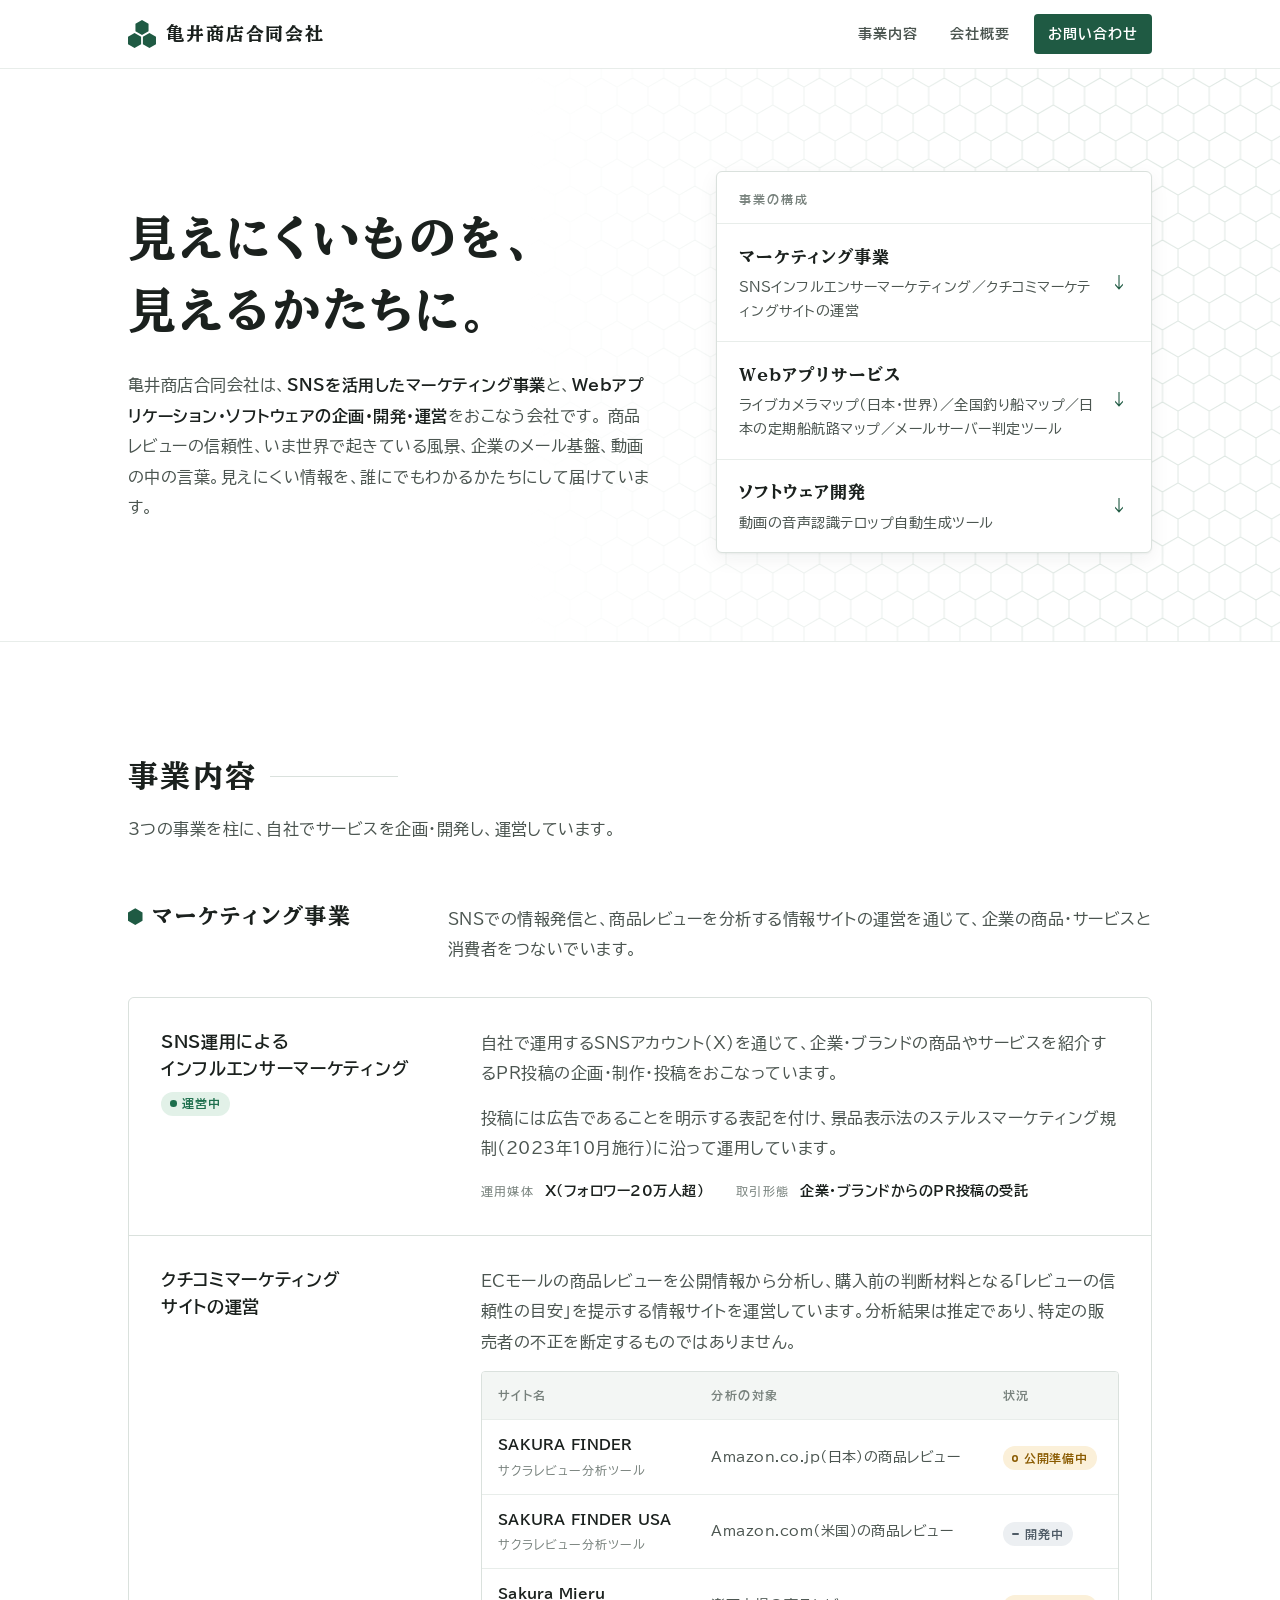
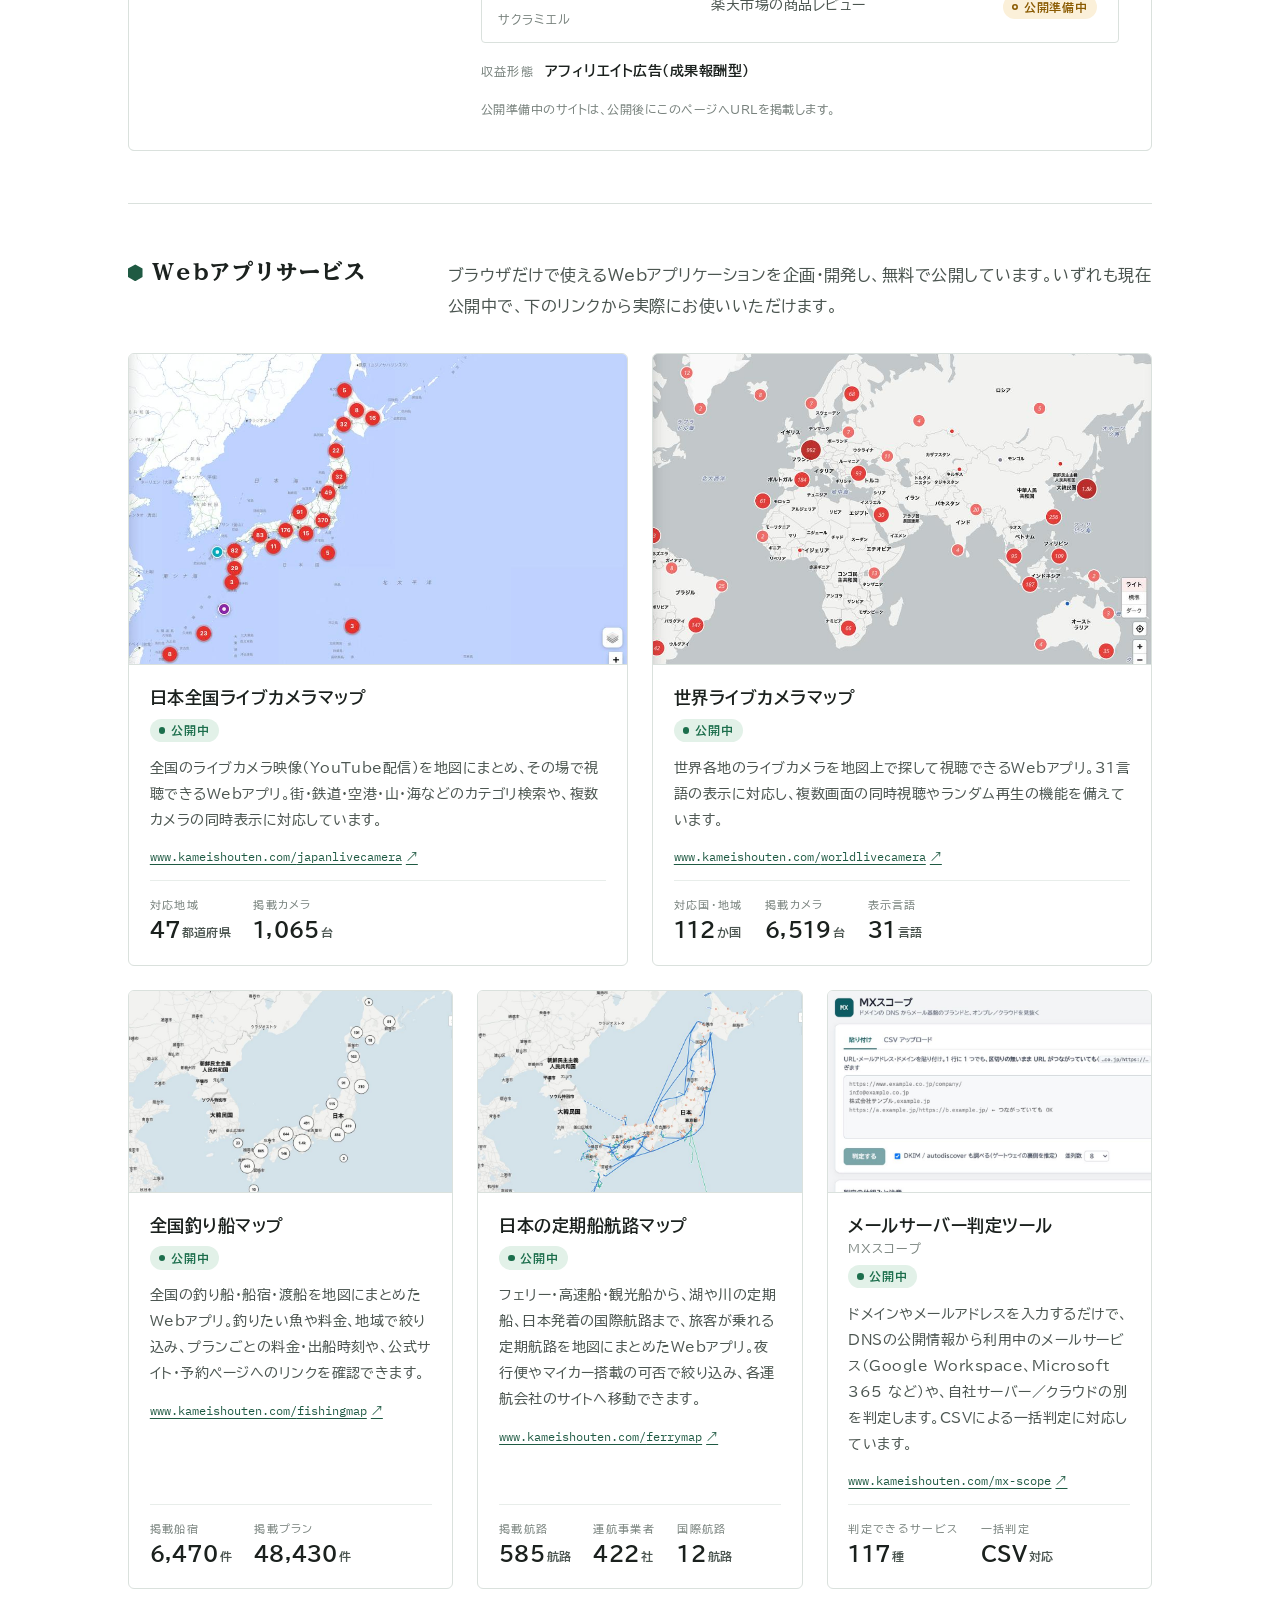
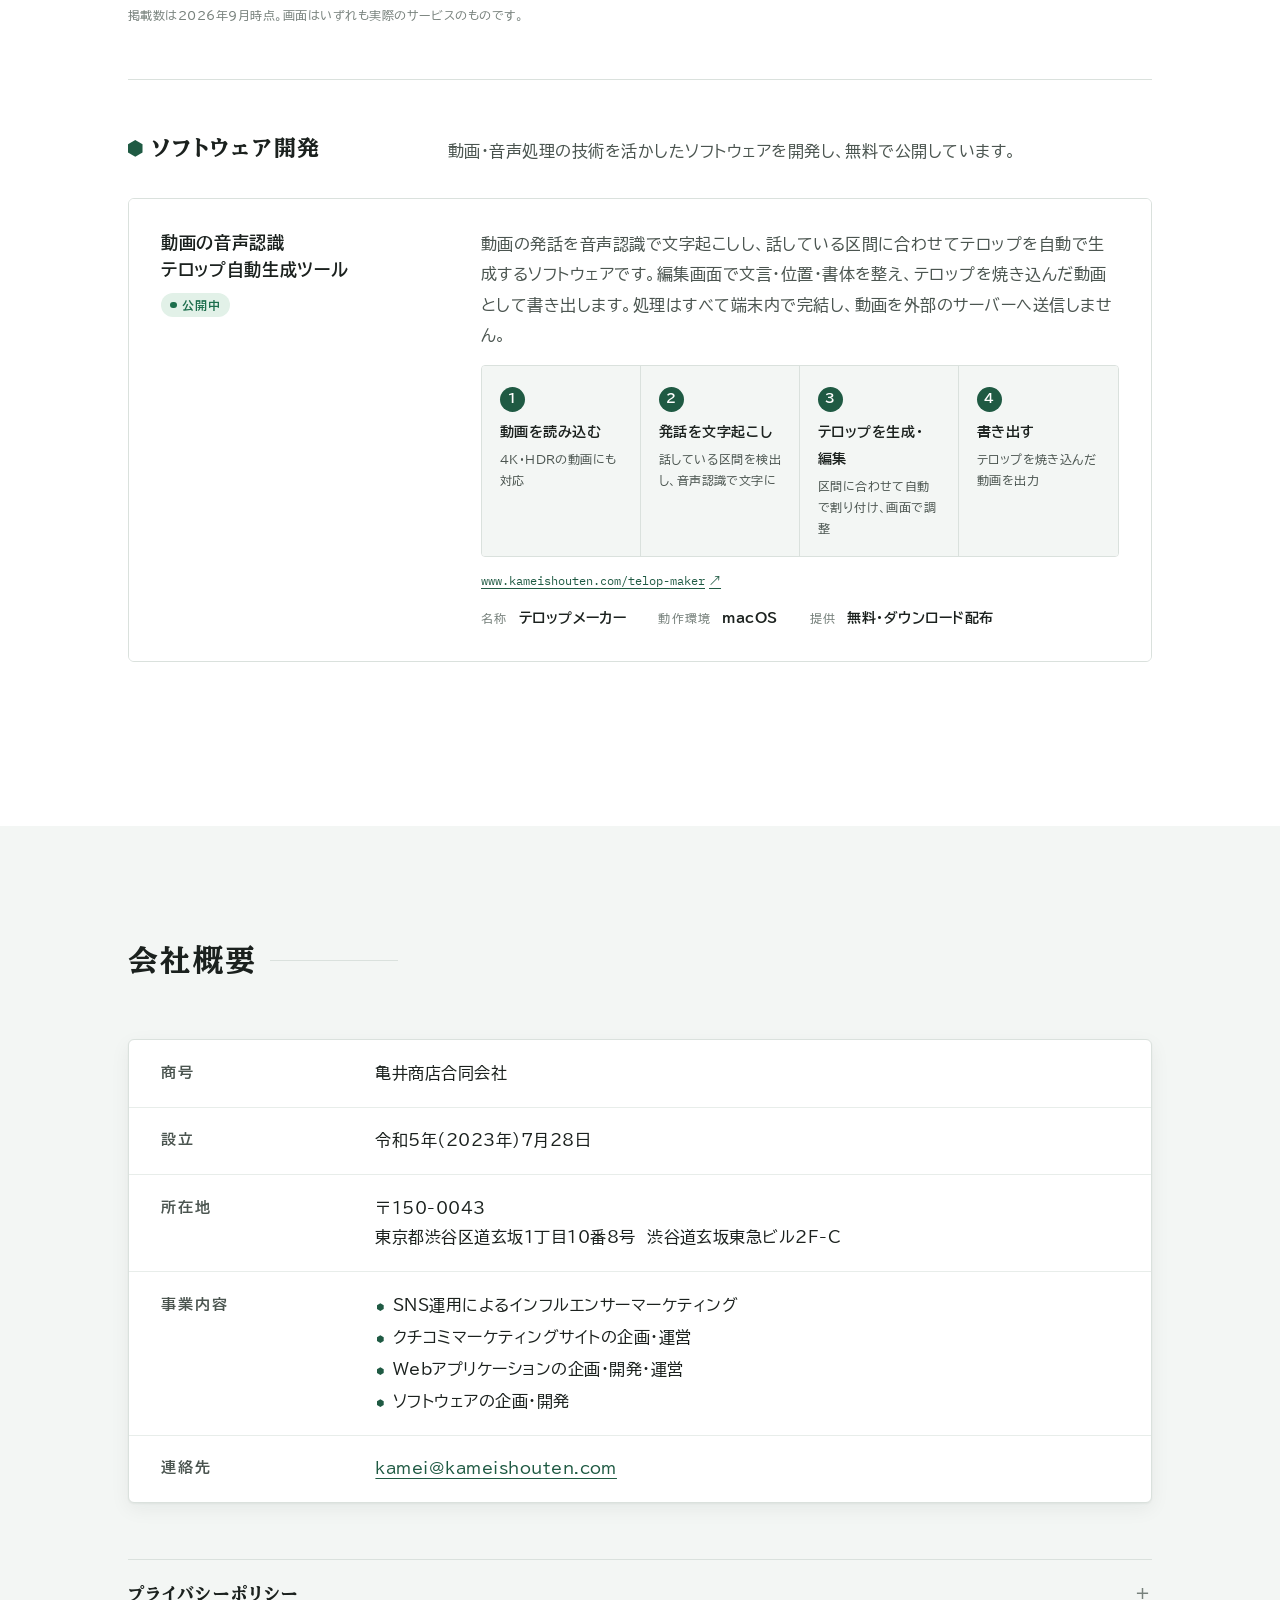
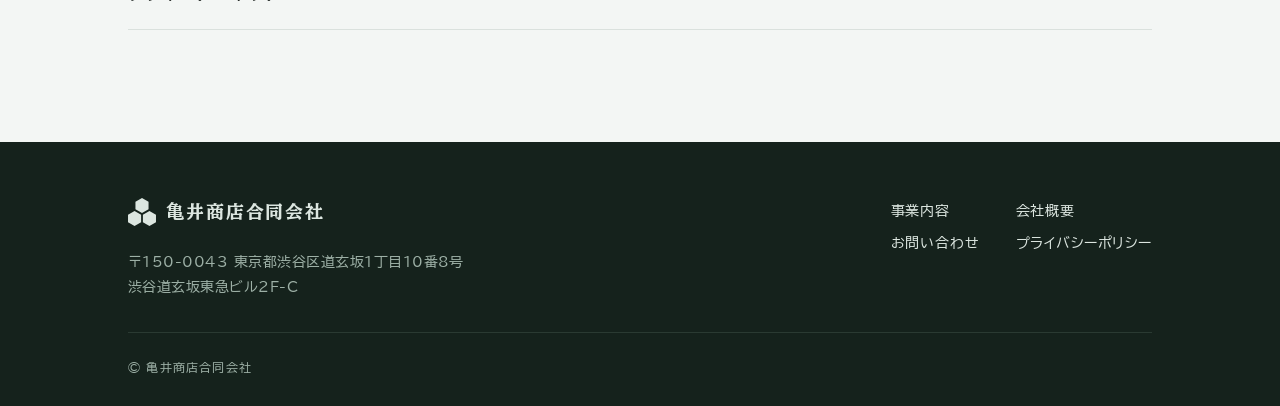
==== commit 61584899: "クチコミ分析サイトの名称を SAKURA FINDER / SAKURA FINDER USA に変更 Webサイト上の表記のみ（Sakura Radar → SAKURA FINDER、Sakura" ====
--- a/index.html
+++ b/index.html
@@ -21,7 +21,6 @@
   "name": "亀井商店合同会社",
   "url": "https://www.kameishouten.com/",
   "foundingDate": "2023-07-28",
-  "founder": { "@type": "Person", "name": "亀井 新太郎" },
   "address": {
     "@type": "PostalAddress",
     "postalCode": "150-0043",
@@ -604,7 +603,6 @@
       </div>
       <dl class="profile">
         <div><dt>商号</dt><dd>亀井商店合同会社</dd></div>
-        <div><dt>代表者</dt><dd><span class="title">代表社員</span>亀井 新太郎</dd></div>
         <div><dt>設立</dt><dd class="num">令和5年（2023年）7月28日</dd></div>
         <div><dt>所在地</dt><dd class="num">〒150-0043<br>東京都渋谷区道玄坂1丁目10番8号　渋谷道玄坂東急ビル2F-C</dd></div>
         <div>
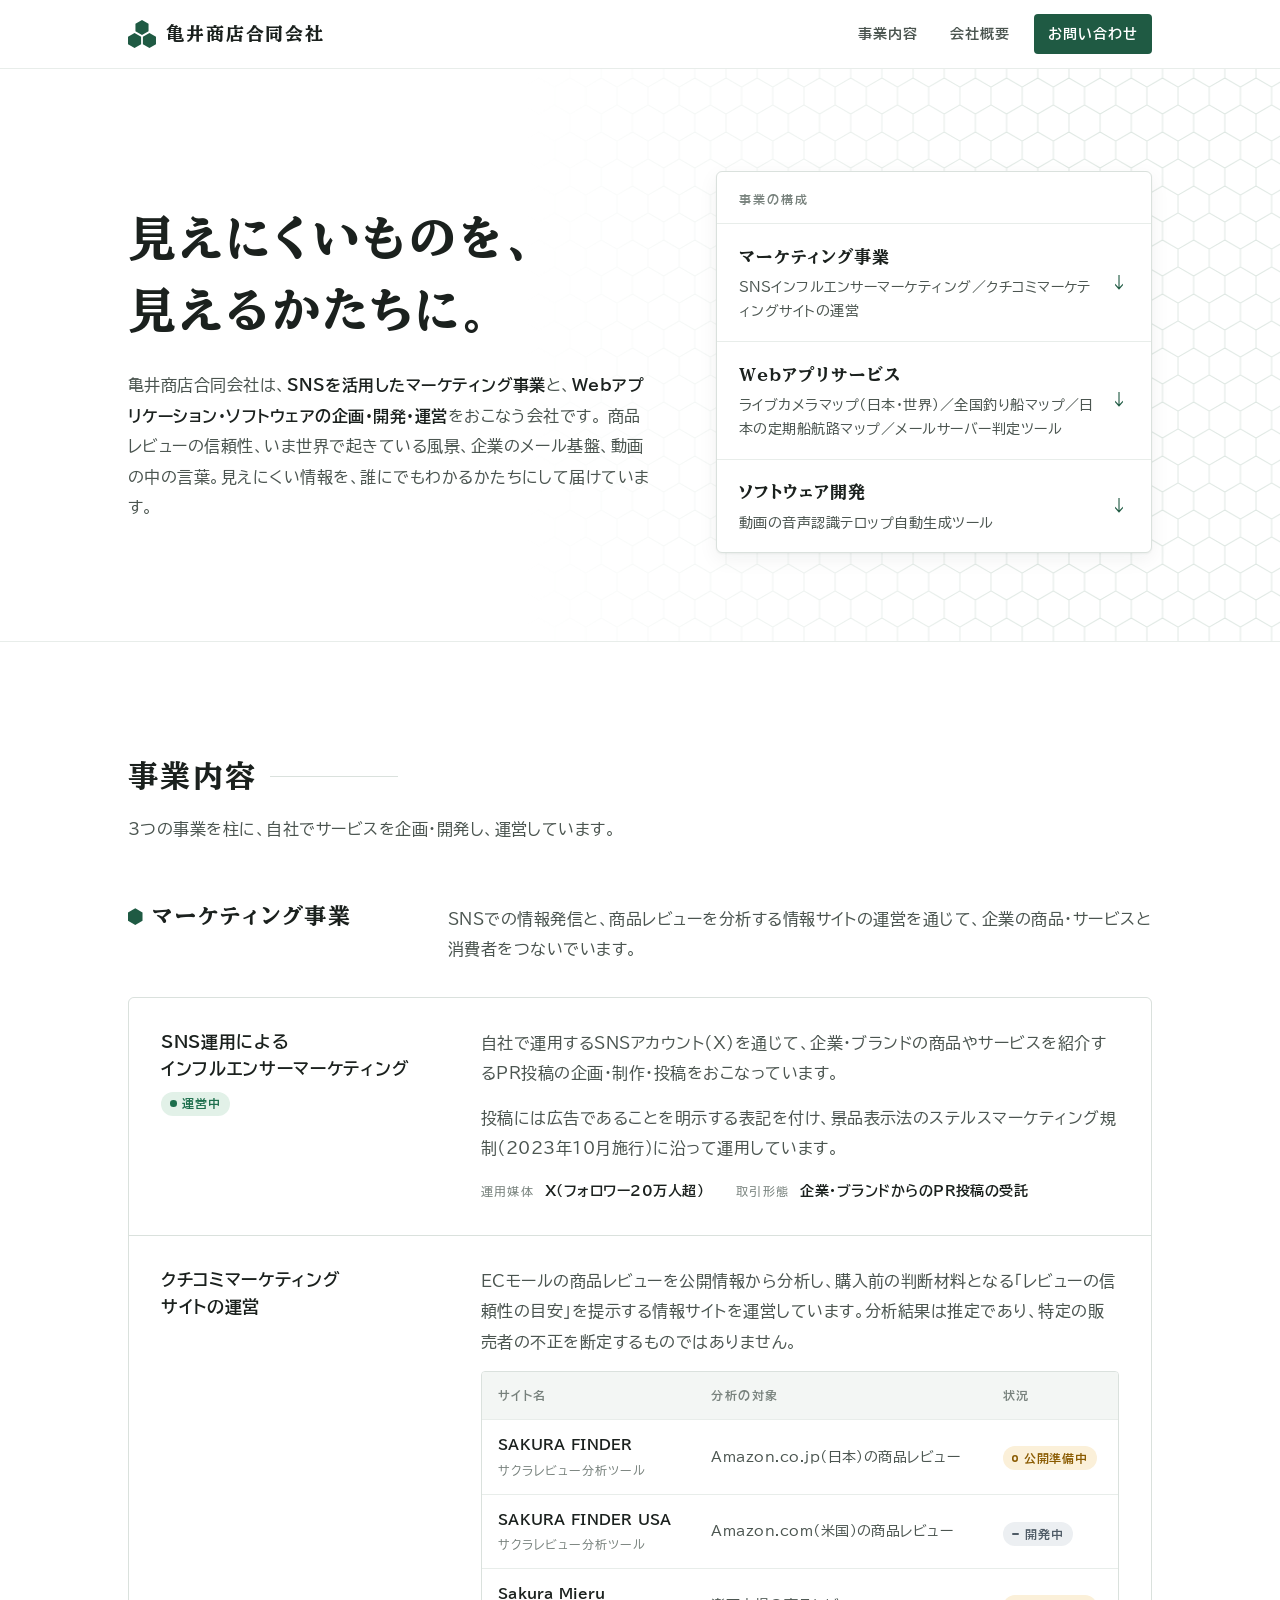
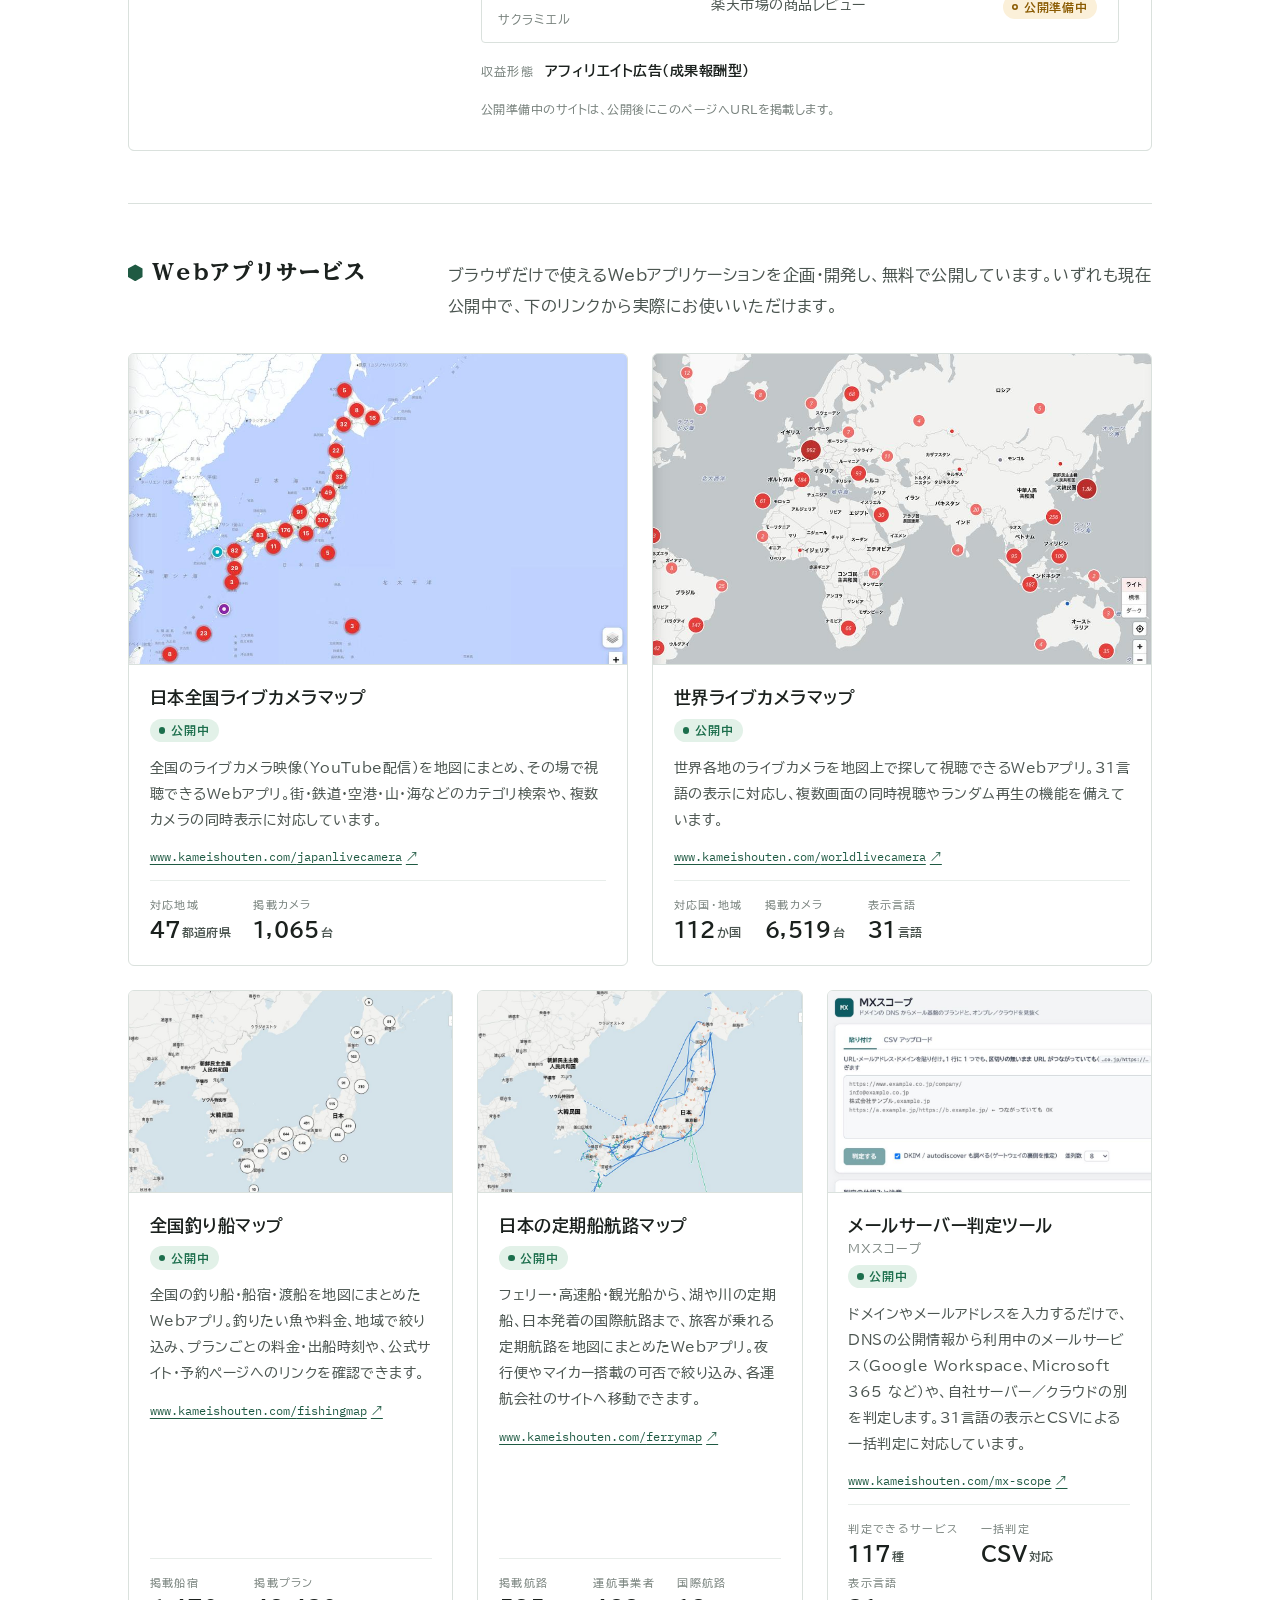
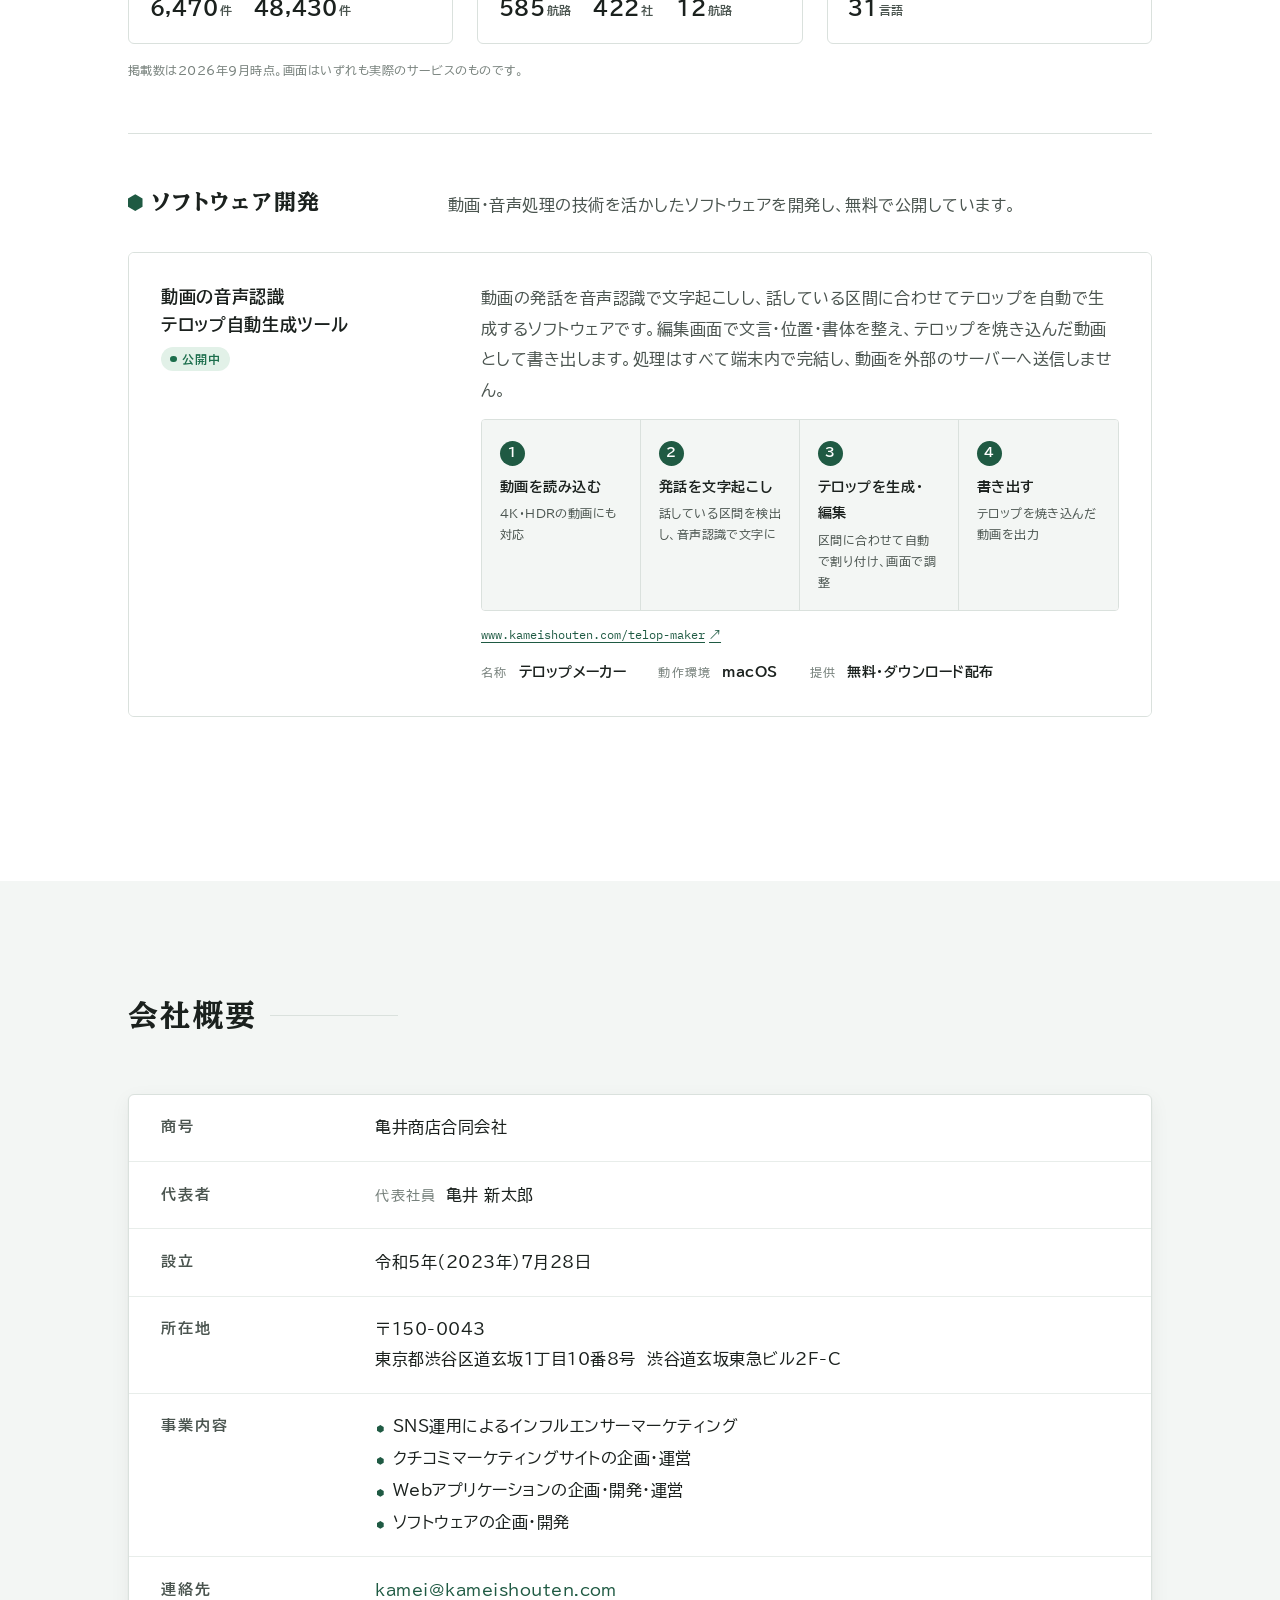
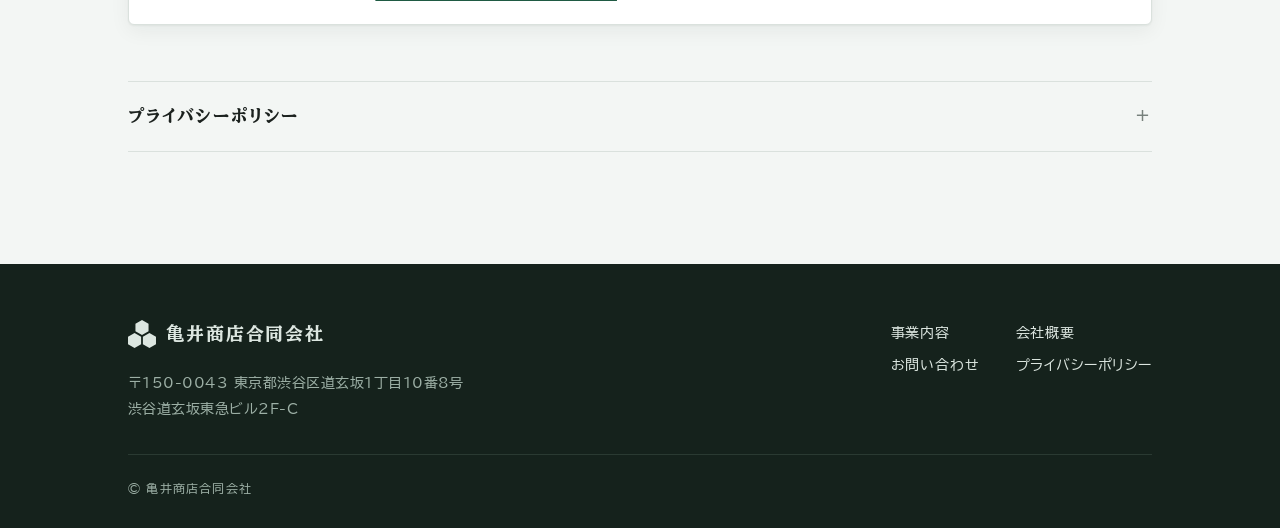
==== commit cb2bab23: "MXスコープを31言語対応版に更新 アプリ本体と翻訳辞書（i18n/ 31言語）を反映し、Webアプリ一覧のカードに 「31言語の表示」と「表示言語 31言語」を追記（世界ライブカメラマップと同じ書き" ====
--- a/index.html
+++ b/index.html
@@ -21,6 +21,7 @@
   "name": "亀井商店合同会社",
   "url": "https://www.kameishouten.com/",
   "foundingDate": "2023-07-28",
+  "founder": { "@type": "Person", "name": "亀井 新太郎" },
   "address": {
     "@type": "PostalAddress",
     "postalCode": "150-0043",
@@ -549,11 +550,12 @@
                 <h4 class="app__name">メールサーバー判定ツール<small>MXスコープ</small></h4>
                 <span class="chip chip--live">公開中</span>
               </div>
-              <p class="app__desc">ドメインやメールアドレスを入力するだけで、DNSの公開情報から利用中のメールサービス（Google Workspace、Microsoft 365 など）や、自社サーバー／クラウドの別を判定します。CSVによる一括判定に対応しています。</p>
+              <p class="app__desc">ドメインやメールアドレスを入力するだけで、DNSの公開情報から利用中のメールサービス（Google Workspace、Microsoft 365 など）や、自社サーバー／クラウドの別を判定します。31言語の表示とCSVによる一括判定に対応しています。</p>
               <a class="url" href="/mx-scope/" target="_blank" rel="noopener">www.kameishouten.com/<wbr><span class="nw">mx-scope</span></a>
               <dl class="stats">
                 <div><dt>判定できるサービス</dt><dd>117<span>種</span></dd></div>
                 <div><dt>一括判定</dt><dd>CSV<span>対応</span></dd></div>
+                <div><dt>表示言語</dt><dd>31<span>言語</span></dd></div>
               </dl>
             </div>
           </article>
@@ -603,6 +605,7 @@
       </div>
       <dl class="profile">
         <div><dt>商号</dt><dd>亀井商店合同会社</dd></div>
+        <div><dt>代表者</dt><dd><span class="title">代表社員</span>亀井 新太郎</dd></div>
         <div><dt>設立</dt><dd class="num">令和5年（2023年）7月28日</dd></div>
         <div><dt>所在地</dt><dd class="num">〒150-0043<br>東京都渋谷区道玄坂1丁目10番8号　渋谷道玄坂東急ビル2F-C</dd></div>
         <div>
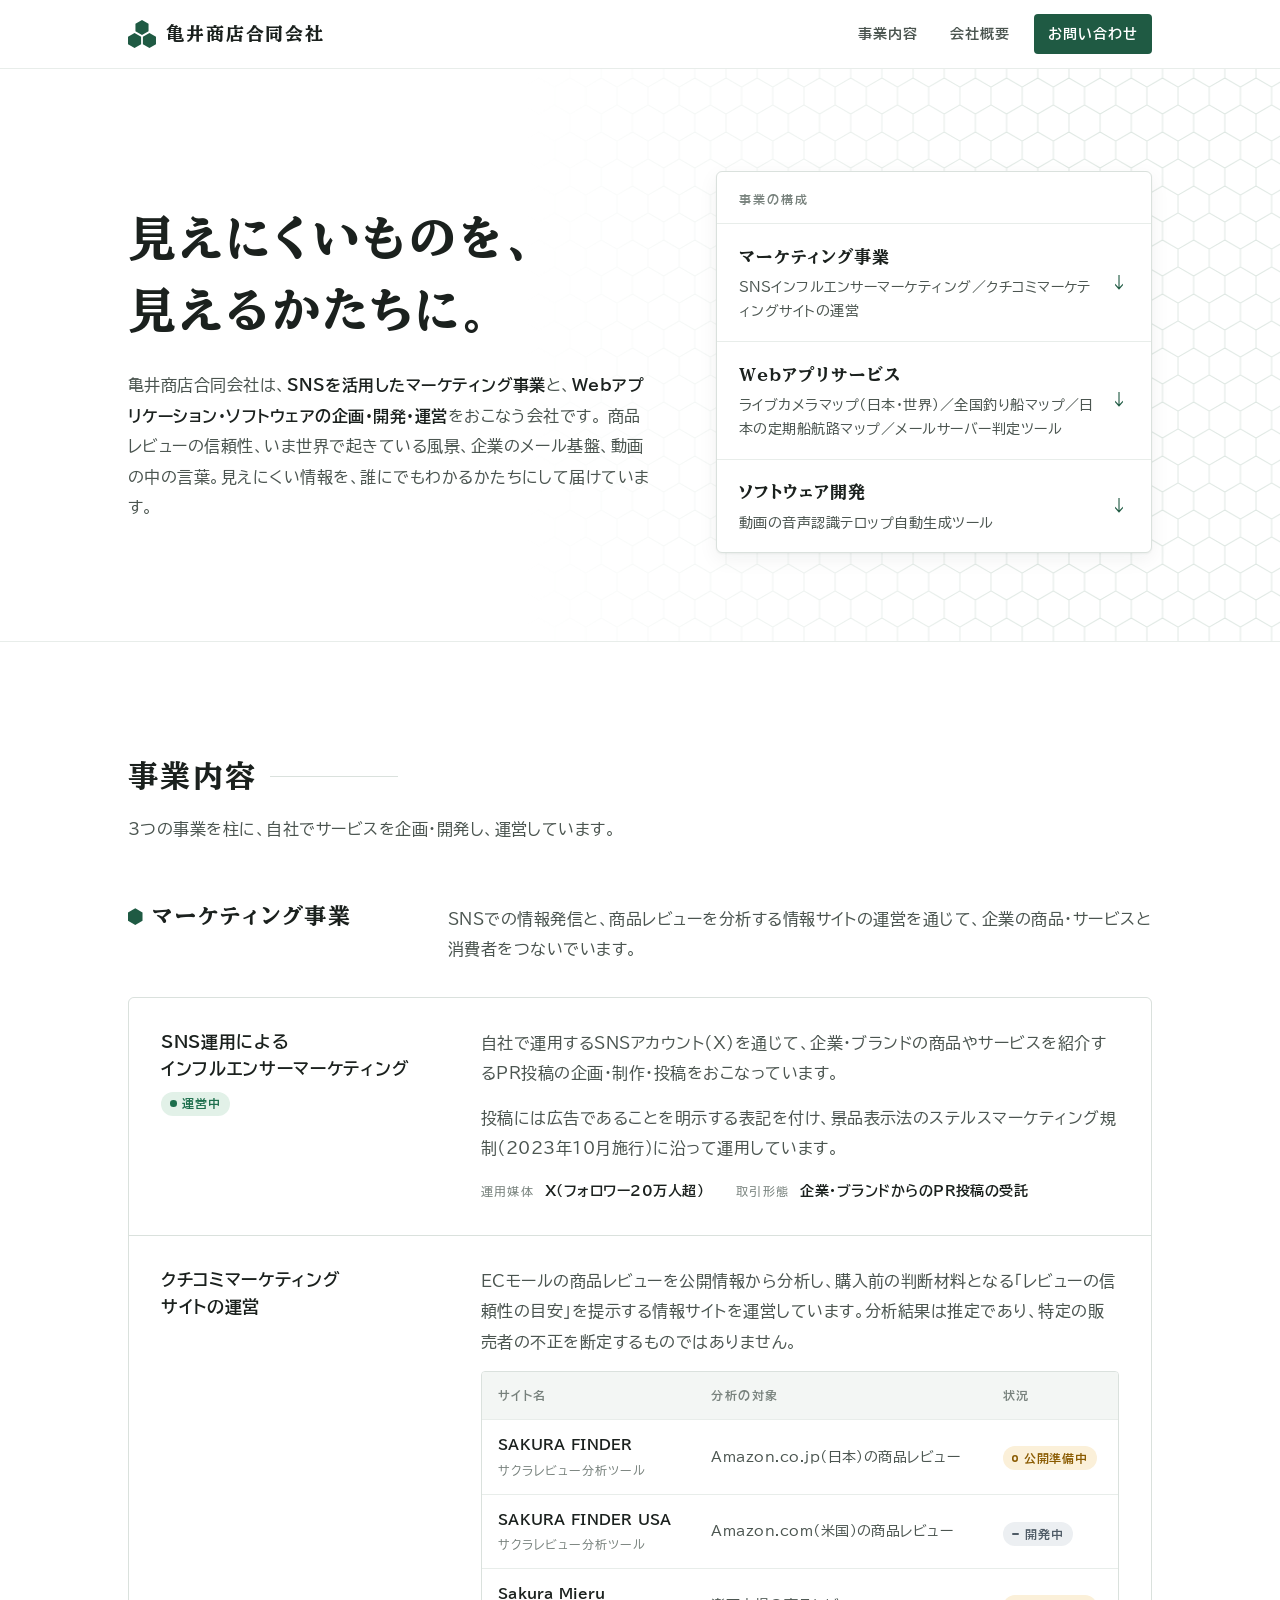
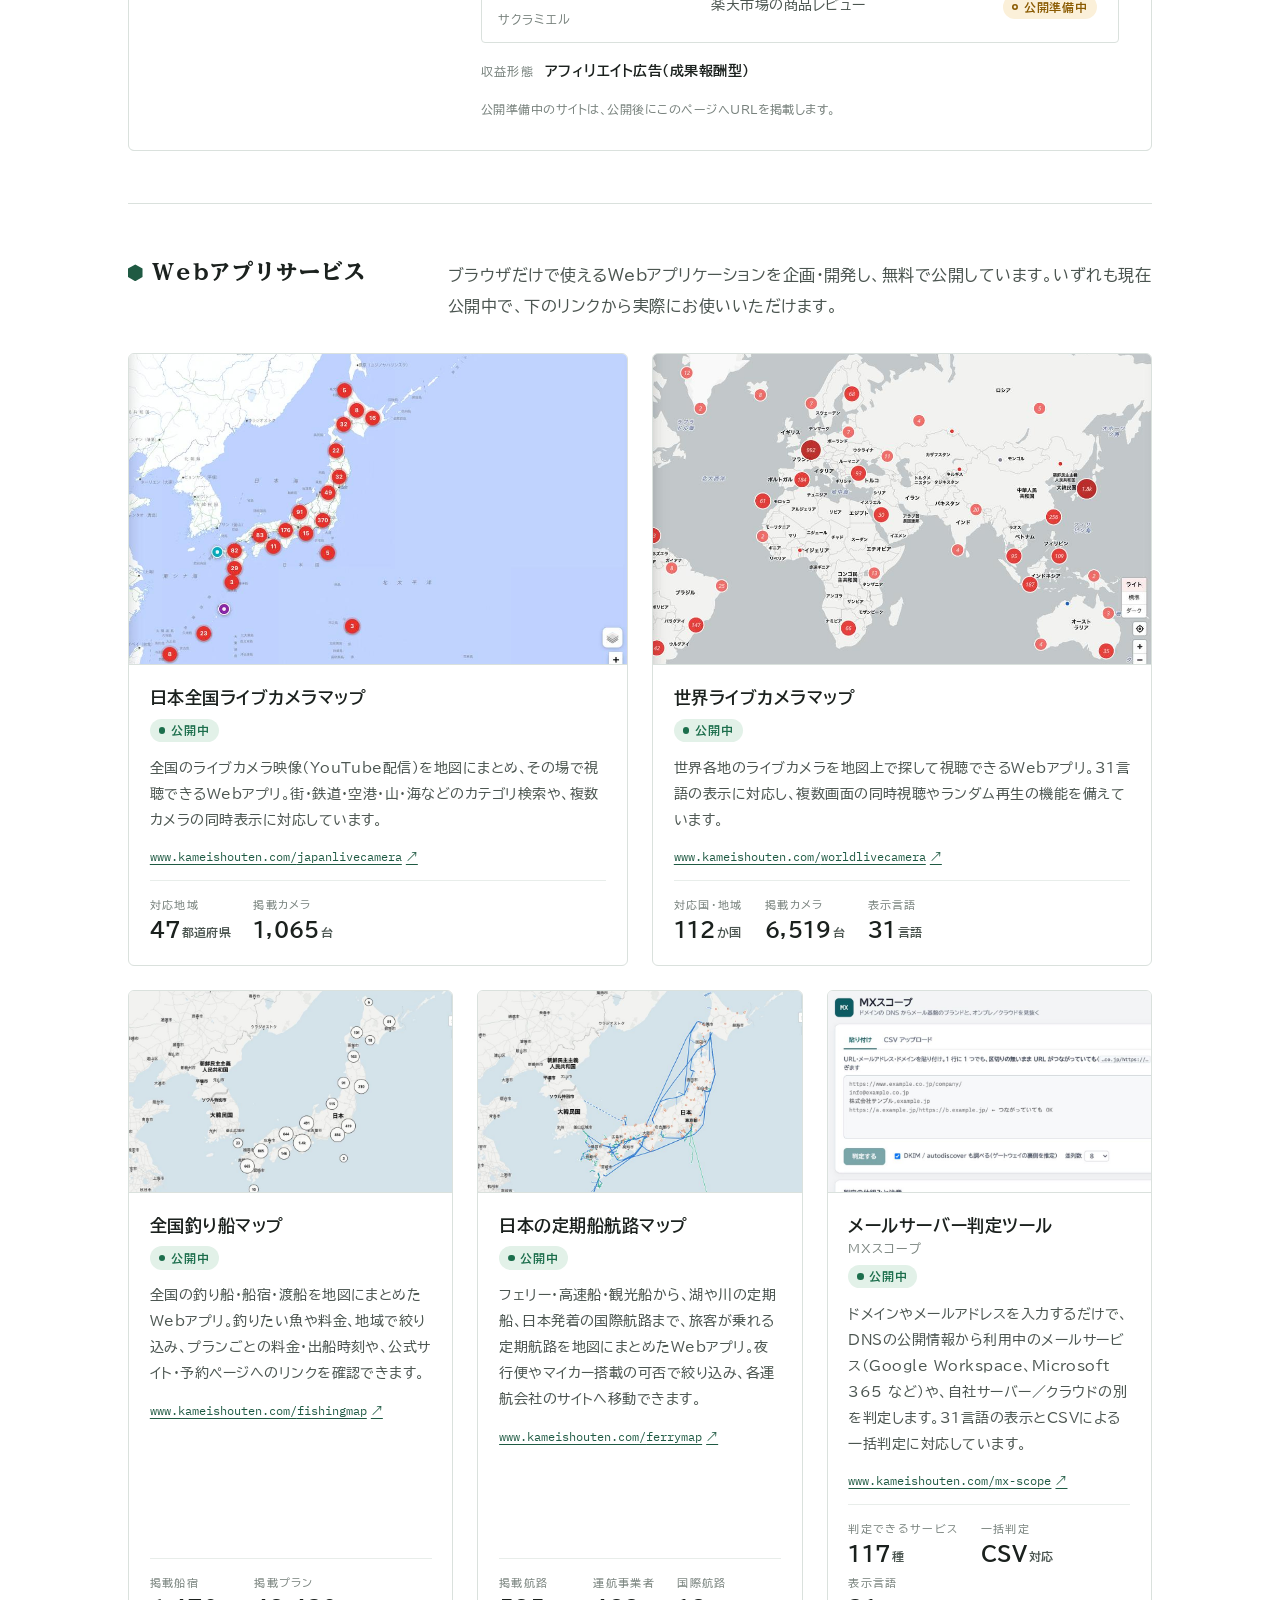
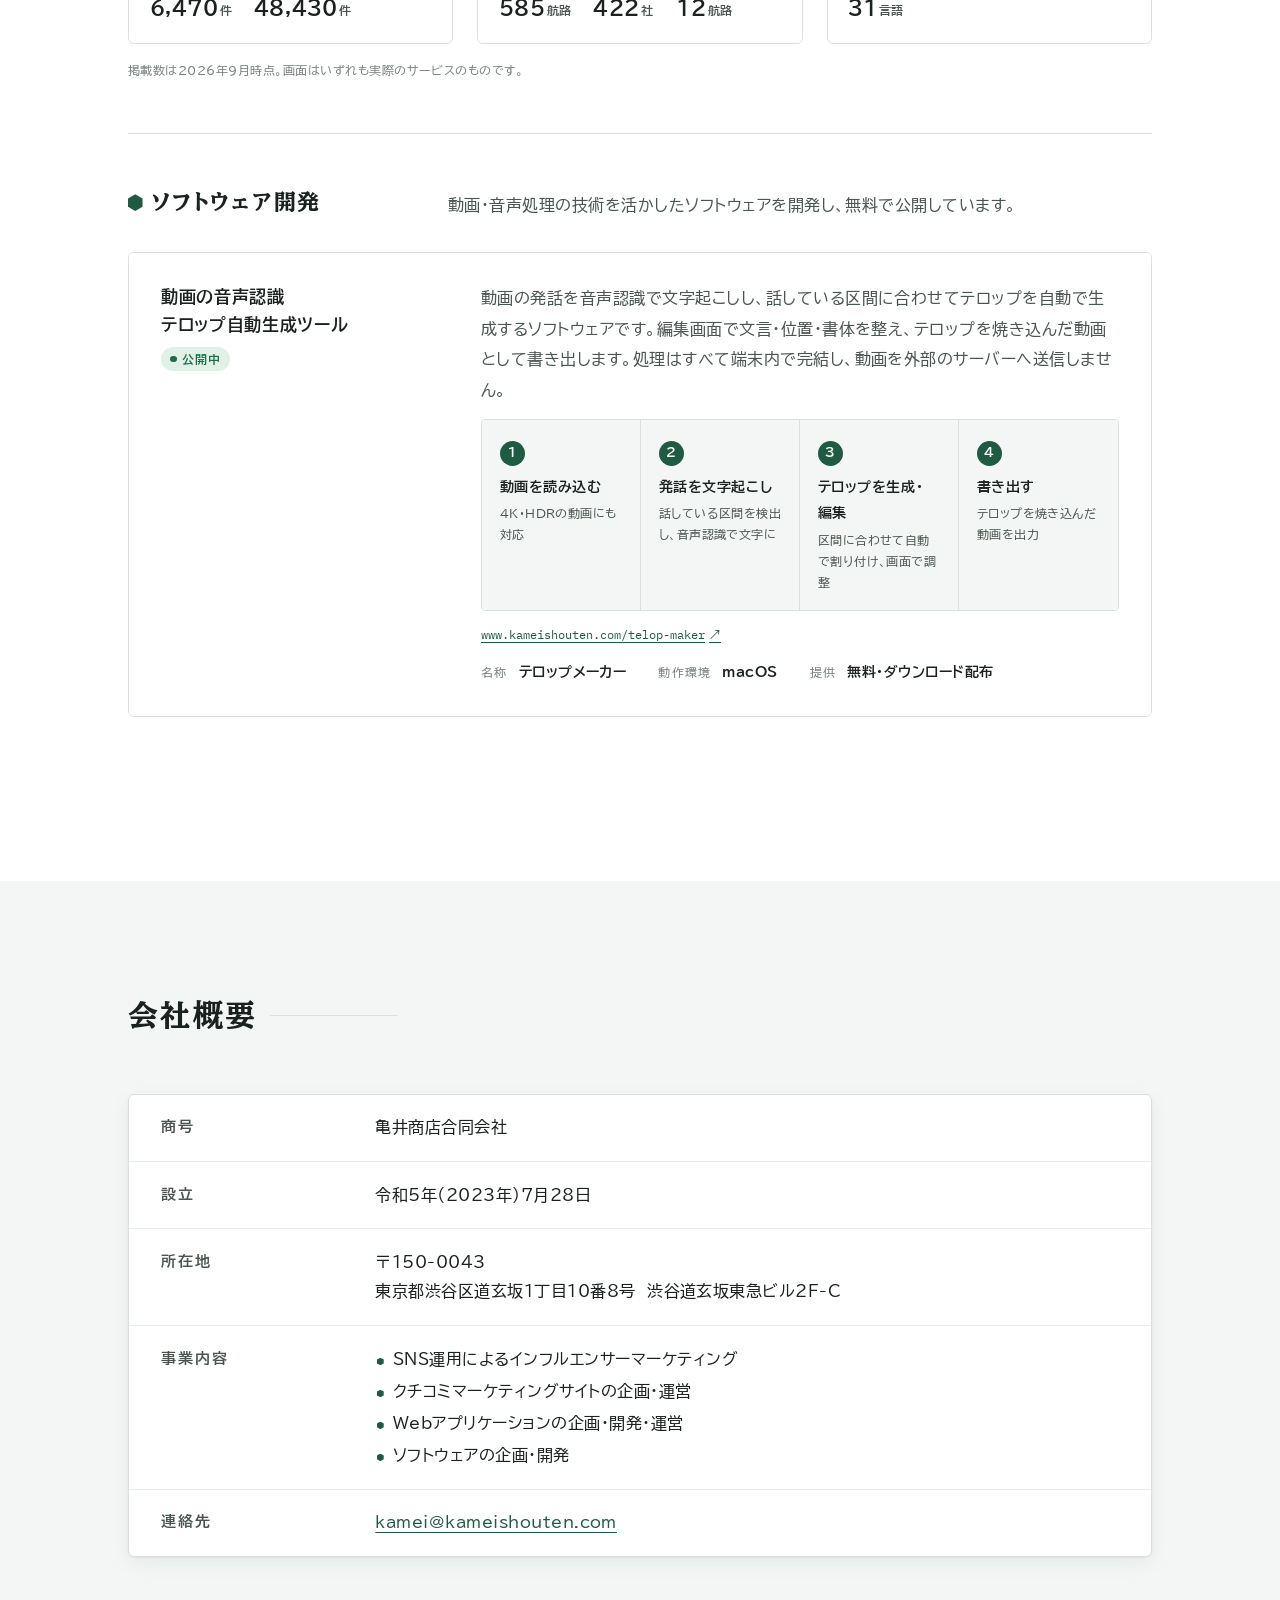
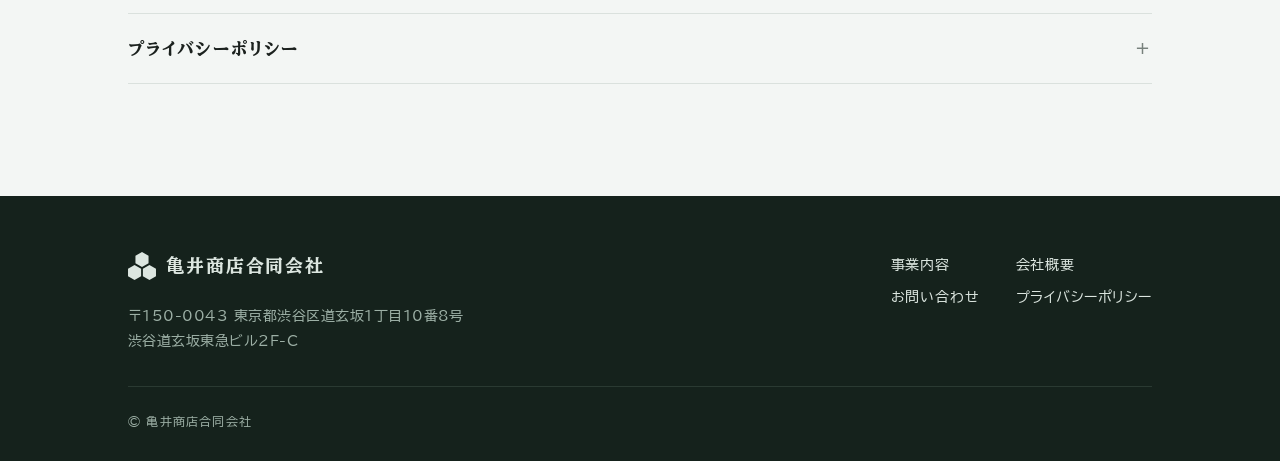
==== commit e969c396: "MXスコープを31言語対応版に更新 アプリ本体と翻訳辞書（i18n/ 31言語）を反映し、Webアプリ一覧のカードに 「31言語の表示」と「表示言語 31言語」を追記（世界ライブカメラマップと同じ書き" ====
--- a/index.html
+++ b/index.html
@@ -21,7 +21,6 @@
   "name": "亀井商店合同会社",
   "url": "https://www.kameishouten.com/",
   "foundingDate": "2023-07-28",
-  "founder": { "@type": "Person", "name": "亀井 新太郎" },
   "address": {
     "@type": "PostalAddress",
     "postalCode": "150-0043",
@@ -605,7 +604,6 @@
       </div>
       <dl class="profile">
         <div><dt>商号</dt><dd>亀井商店合同会社</dd></div>
-        <div><dt>代表者</dt><dd><span class="title">代表社員</span>亀井 新太郎</dd></div>
         <div><dt>設立</dt><dd class="num">令和5年（2023年）7月28日</dd></div>
         <div><dt>所在地</dt><dd class="num">〒150-0043<br>東京都渋谷区道玄坂1丁目10番8号　渋谷道玄坂東急ビル2F-C</dd></div>
         <div>
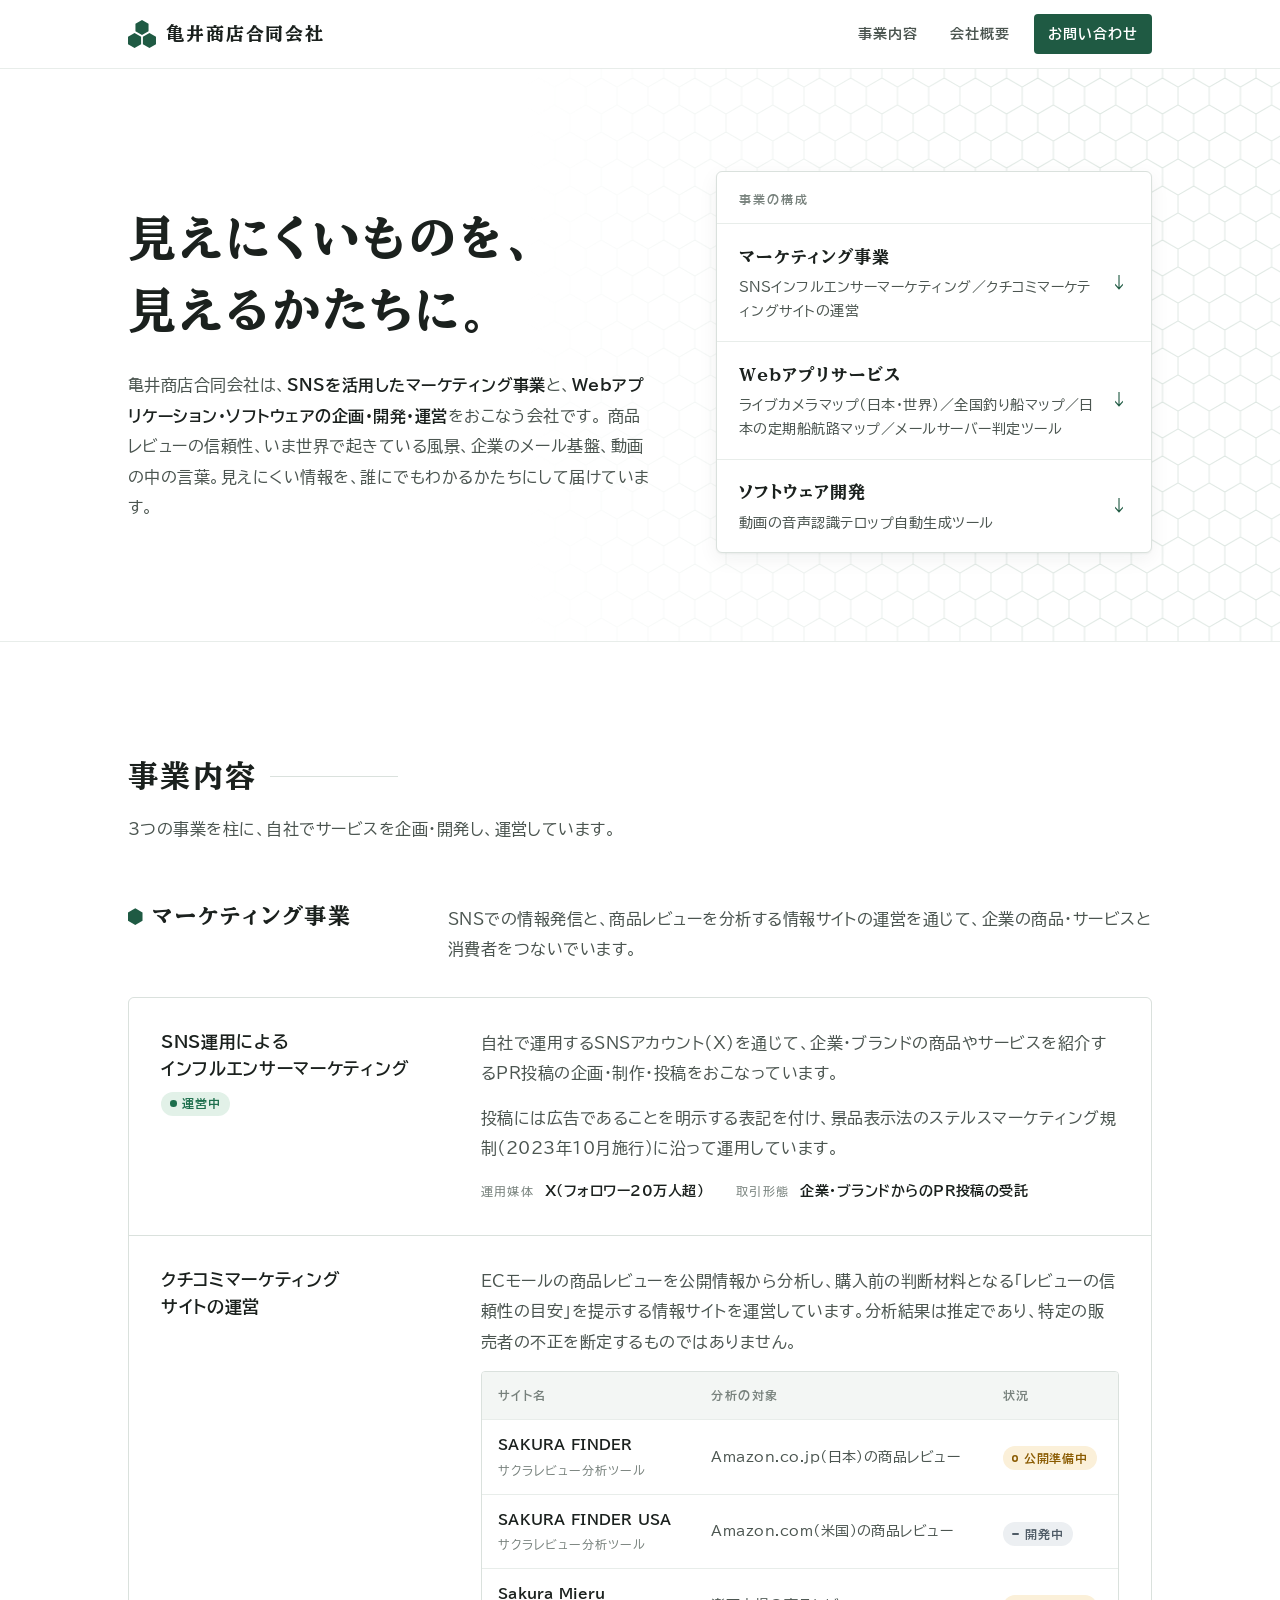
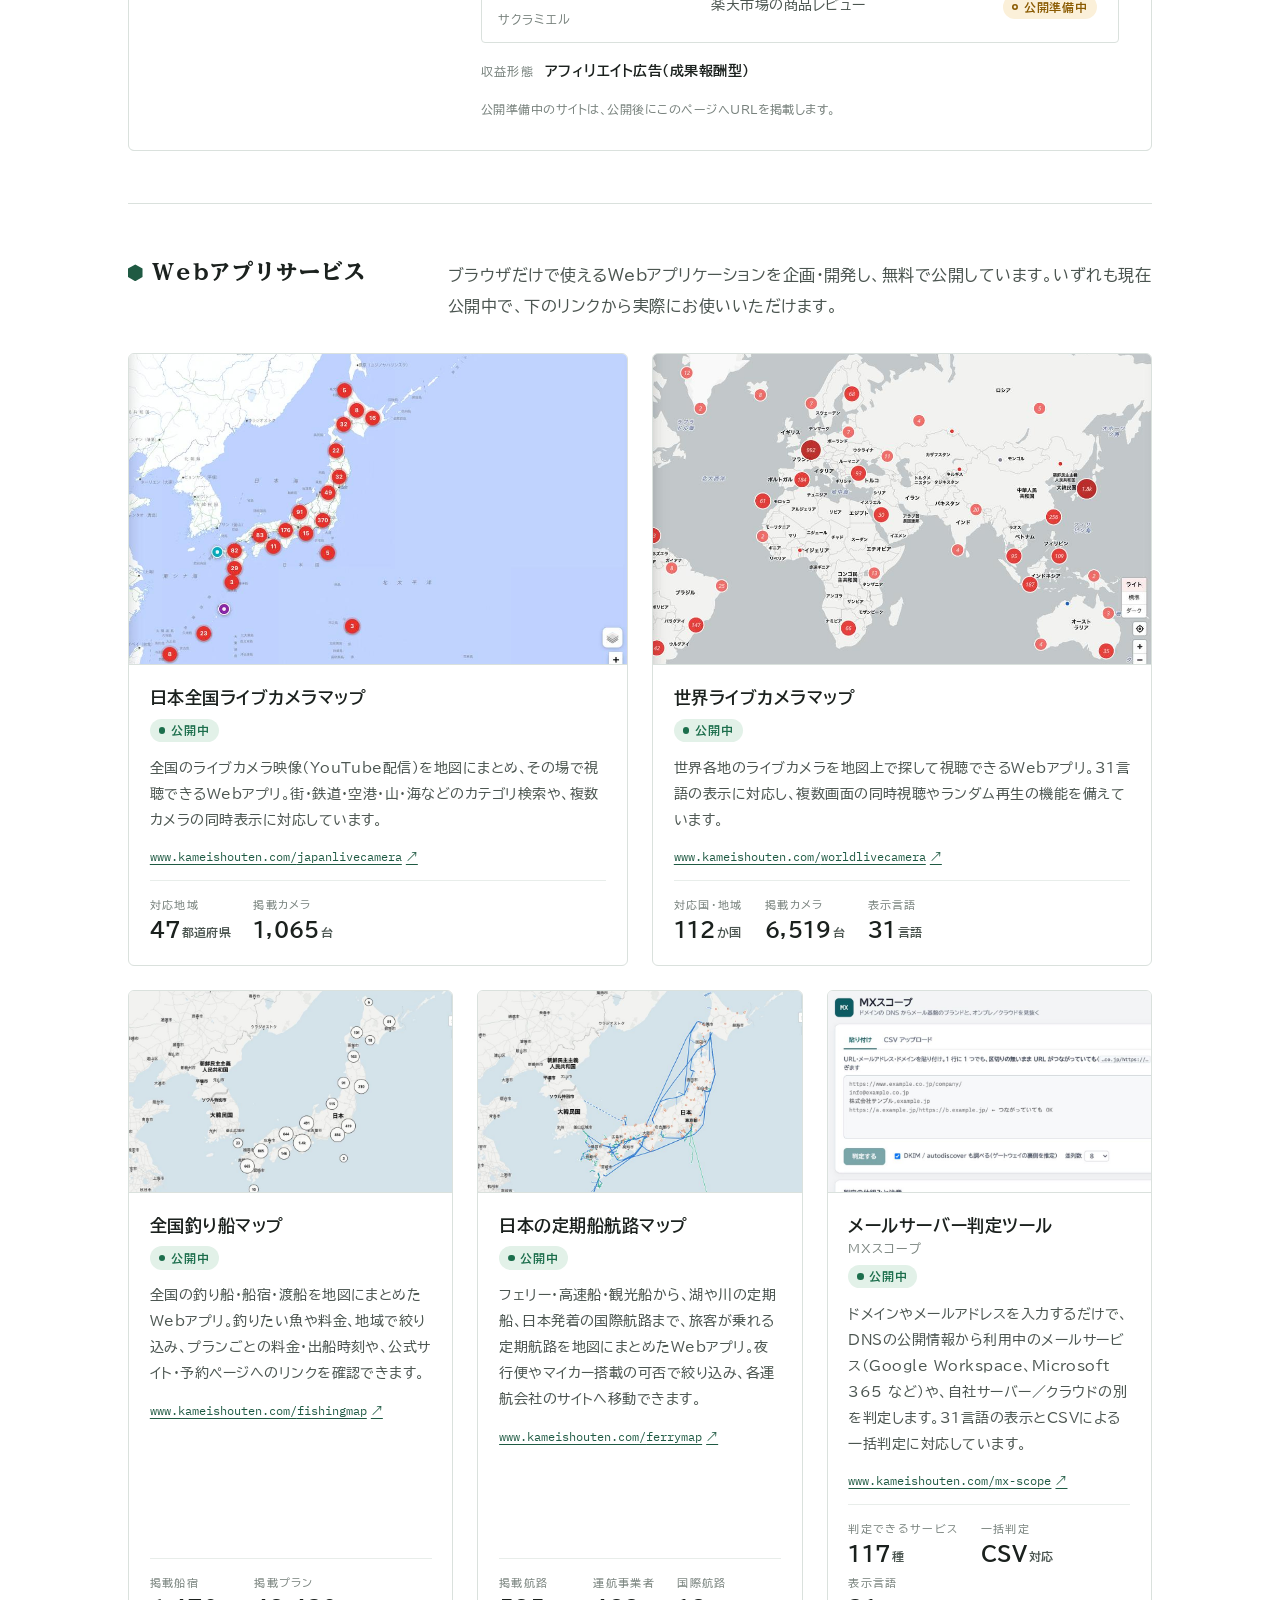
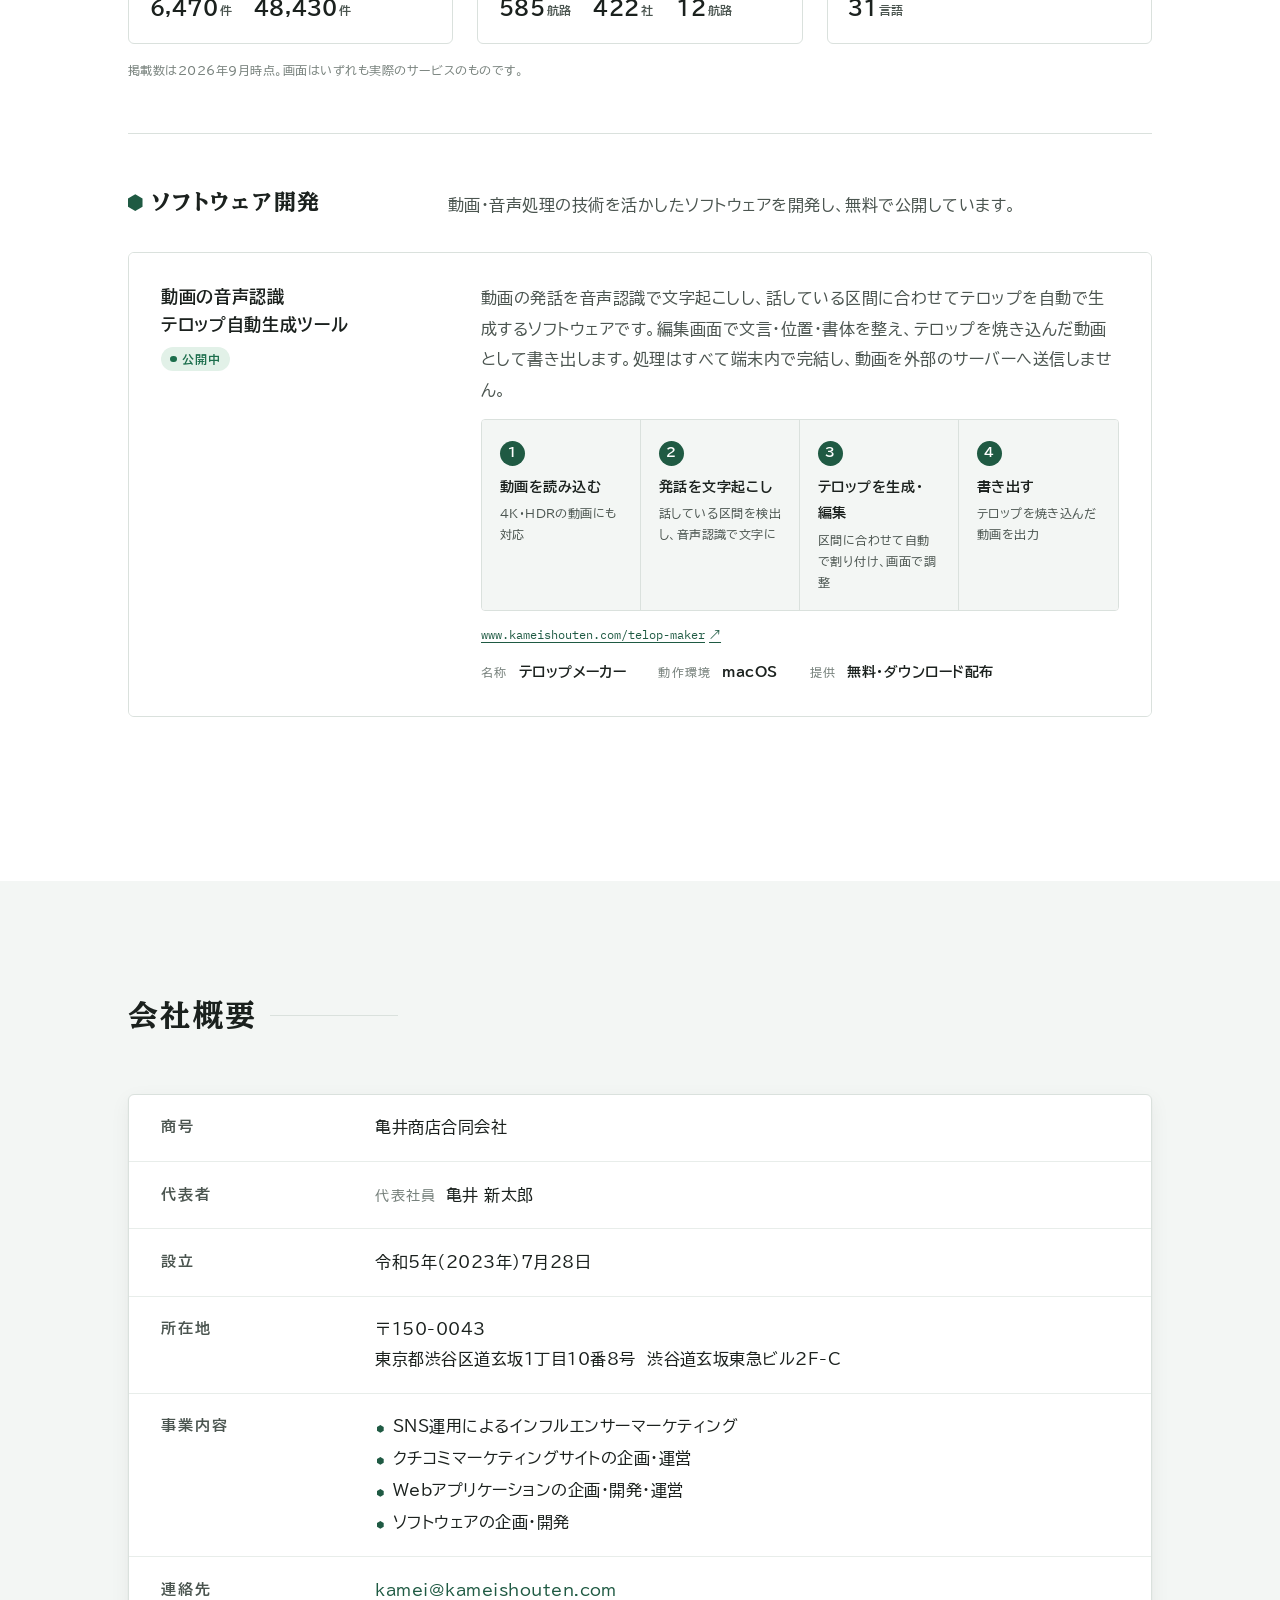
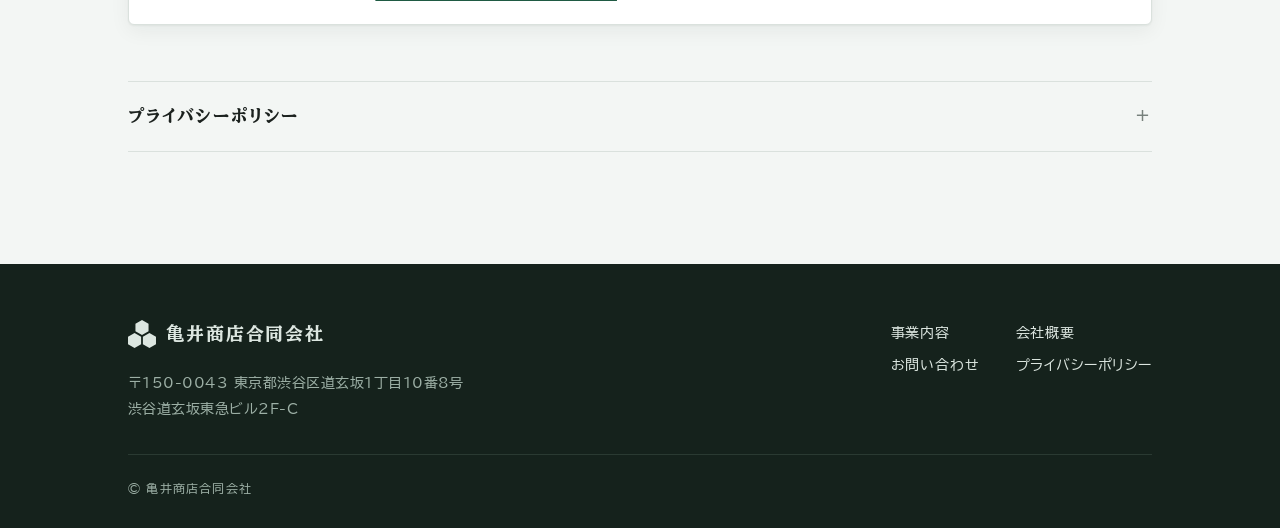
==== commit 2ecff951: "Merge branch 'security-hardening'" ====
--- a/index.html
+++ b/index.html
@@ -21,6 +21,7 @@
   "name": "亀井商店合同会社",
   "url": "https://www.kameishouten.com/",
   "foundingDate": "2023-07-28",
+  "founder": { "@type": "Person", "name": "亀井 新太郎" },
   "address": {
     "@type": "PostalAddress",
     "postalCode": "150-0043",
@@ -32,8 +33,6 @@
 }
 </script>
 <style>html{color-scheme:light dark;}</style>
-</head>
-<body>
 <title>亀井商店合同会社</title>
 <link rel="preconnect" href="https://fonts.googleapis.com">
 <link rel="preconnect" href="https://fonts.gstatic.com" crossorigin>
@@ -323,6 +322,8 @@
   .gnav a{font-size:.8125rem;padding-inline:.6rem;}
 }
 </style>
+</head>
+<body>
 
 <!-- 三つ盛亀甲（ロゴ） -->
 <svg width="0" height="0" style="position:absolute" aria-hidden="true" focusable="false">
@@ -604,6 +605,7 @@
       </div>
       <dl class="profile">
         <div><dt>商号</dt><dd>亀井商店合同会社</dd></div>
+        <div><dt>代表者</dt><dd><span class="title">代表社員</span>亀井 新太郎</dd></div>
         <div><dt>設立</dt><dd class="num">令和5年（2023年）7月28日</dd></div>
         <div><dt>所在地</dt><dd class="num">〒150-0043<br>東京都渋谷区道玄坂1丁目10番8号　渋谷道玄坂東急ビル2F-C</dd></div>
         <div>
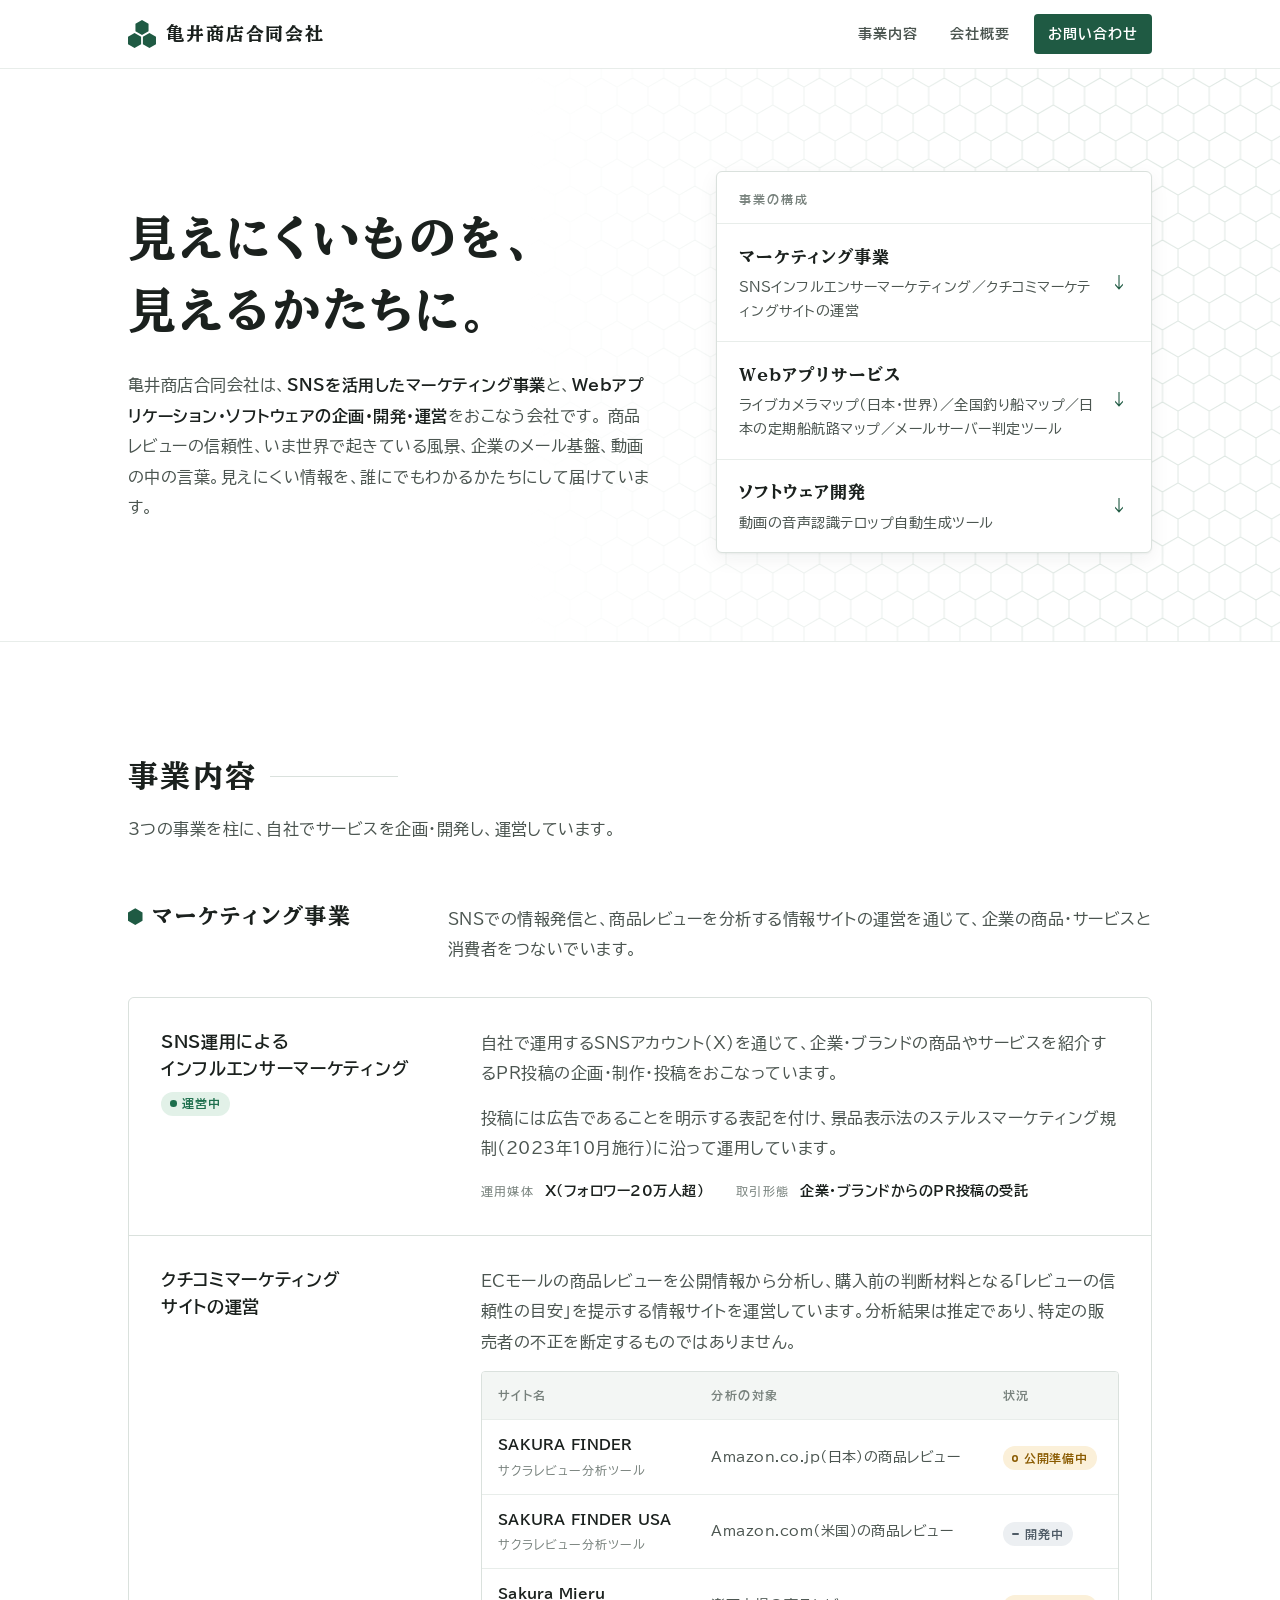
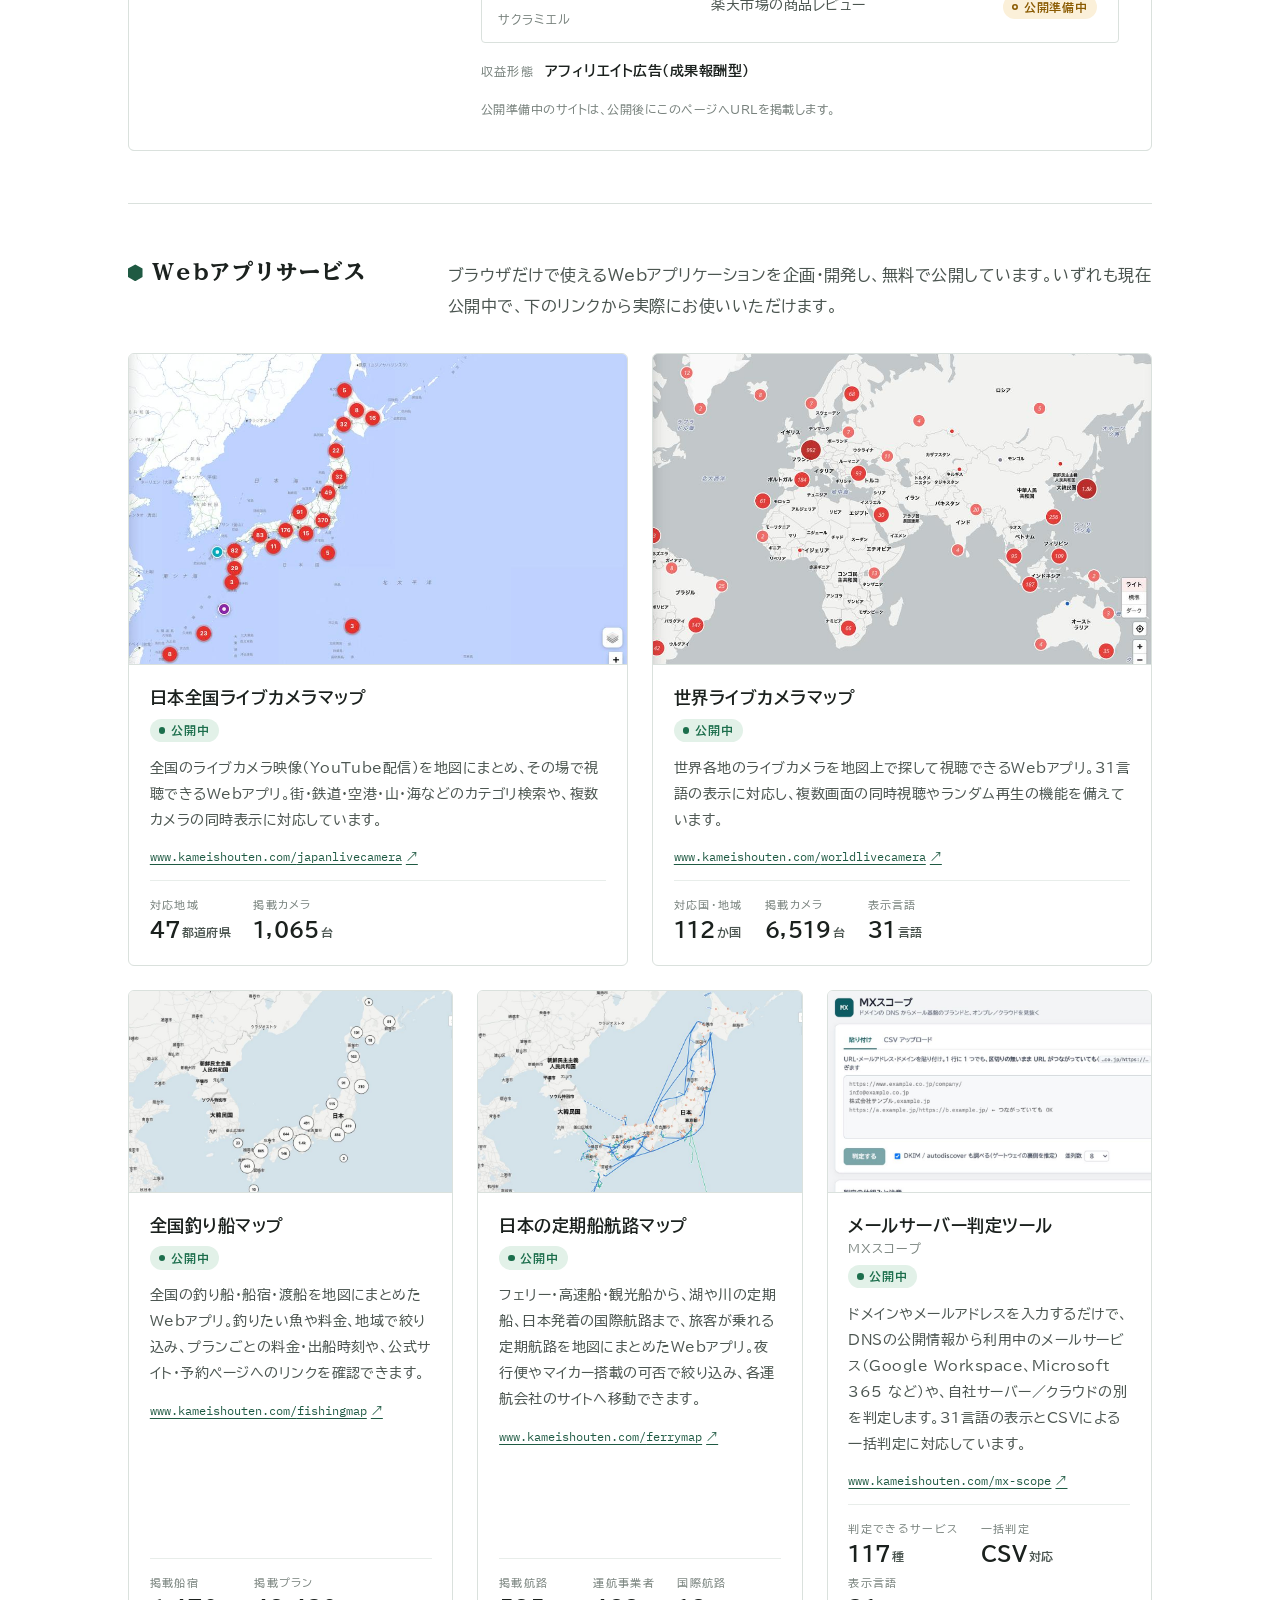
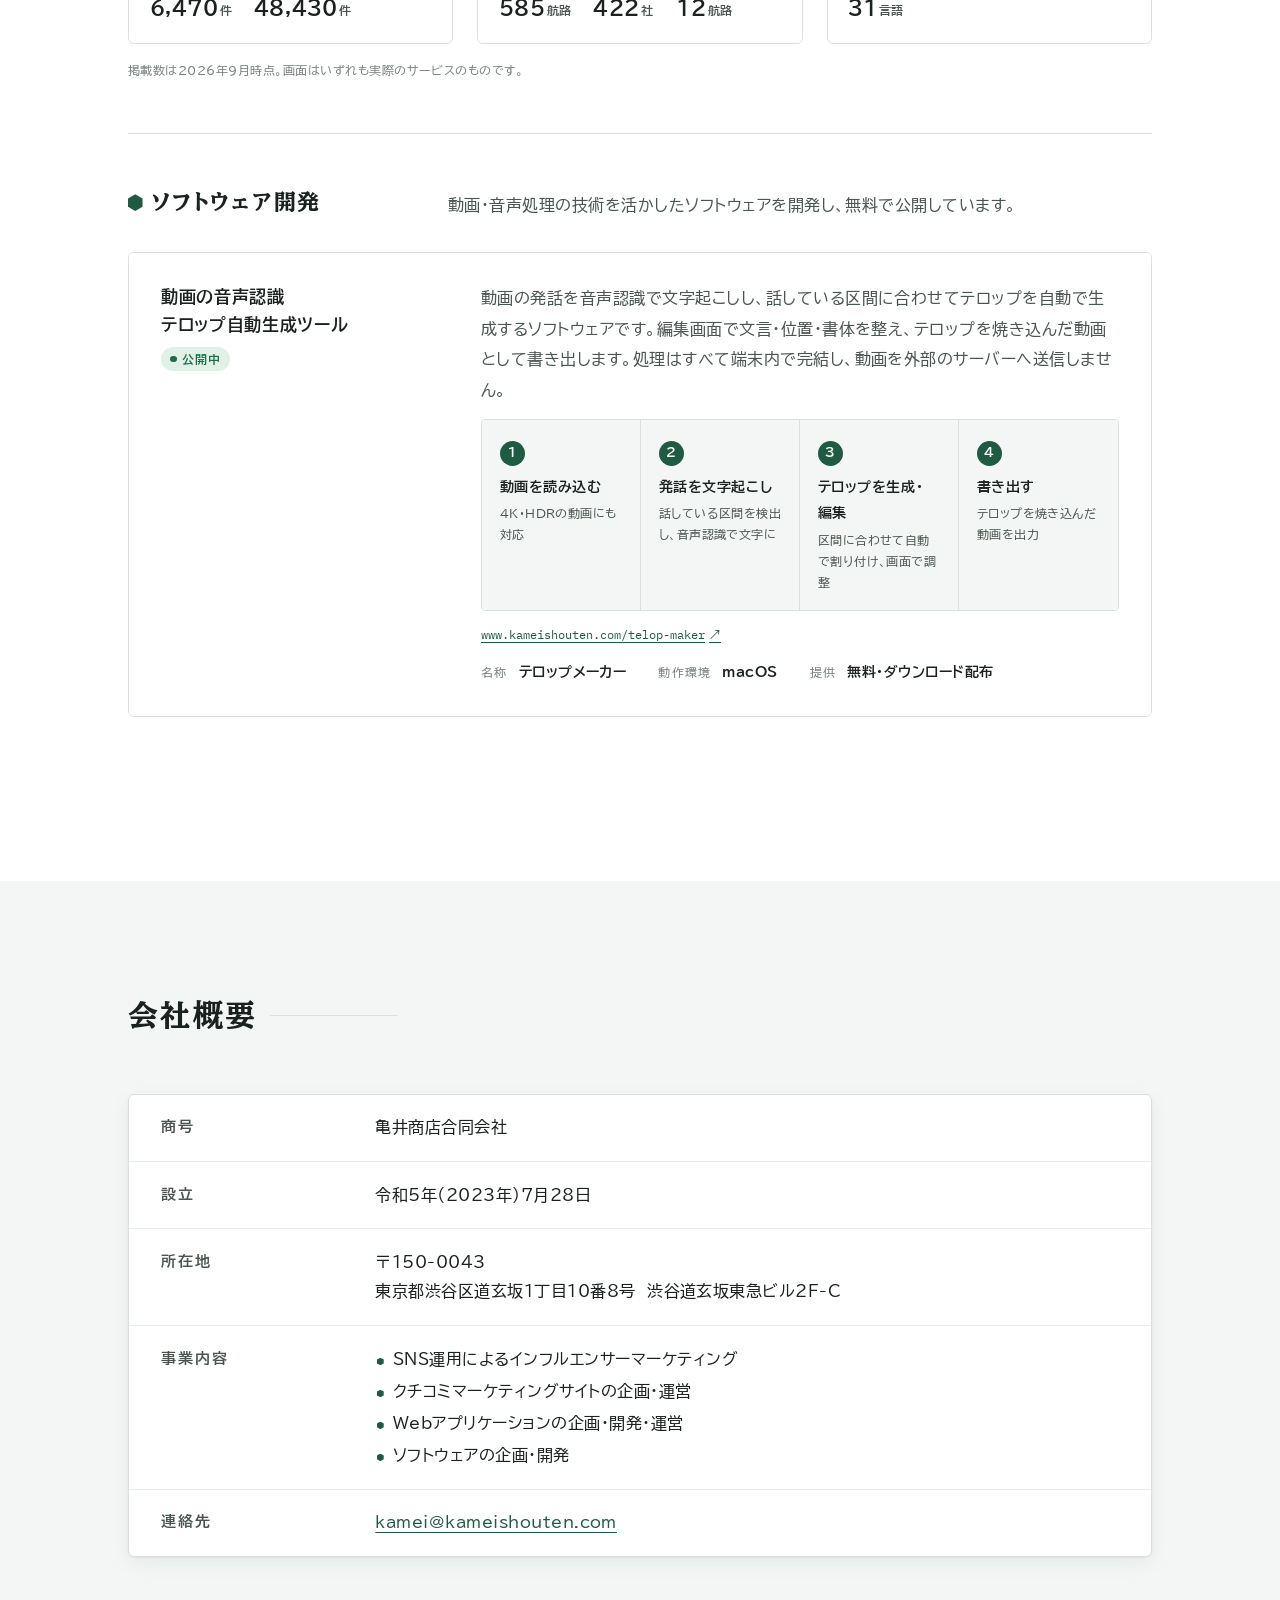
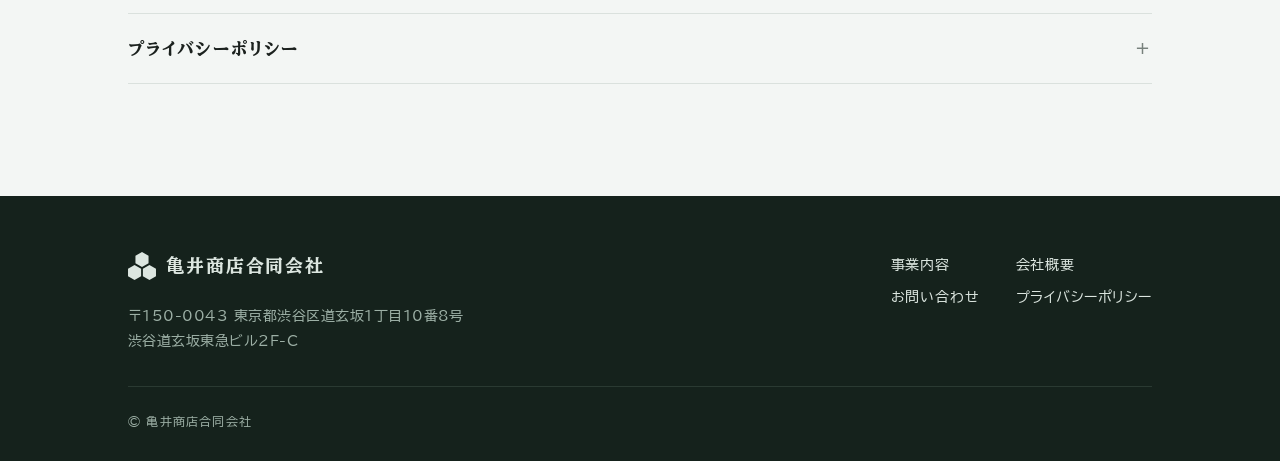
==== commit edf90b8c: "Merge branch 'security-hardening'" ====
--- a/index.html
+++ b/index.html
@@ -21,7 +21,6 @@
   "name": "亀井商店合同会社",
   "url": "https://www.kameishouten.com/",
   "foundingDate": "2023-07-28",
-  "founder": { "@type": "Person", "name": "亀井 新太郎" },
   "address": {
     "@type": "PostalAddress",
     "postalCode": "150-0043",
@@ -605,7 +604,6 @@
       </div>
       <dl class="profile">
         <div><dt>商号</dt><dd>亀井商店合同会社</dd></div>
-        <div><dt>代表者</dt><dd><span class="title">代表社員</span>亀井 新太郎</dd></div>
         <div><dt>設立</dt><dd class="num">令和5年（2023年）7月28日</dd></div>
         <div><dt>所在地</dt><dd class="num">〒150-0043<br>東京都渋谷区道玄坂1丁目10番8号　渋谷道玄坂東急ビル2F-C</dd></div>
         <div>
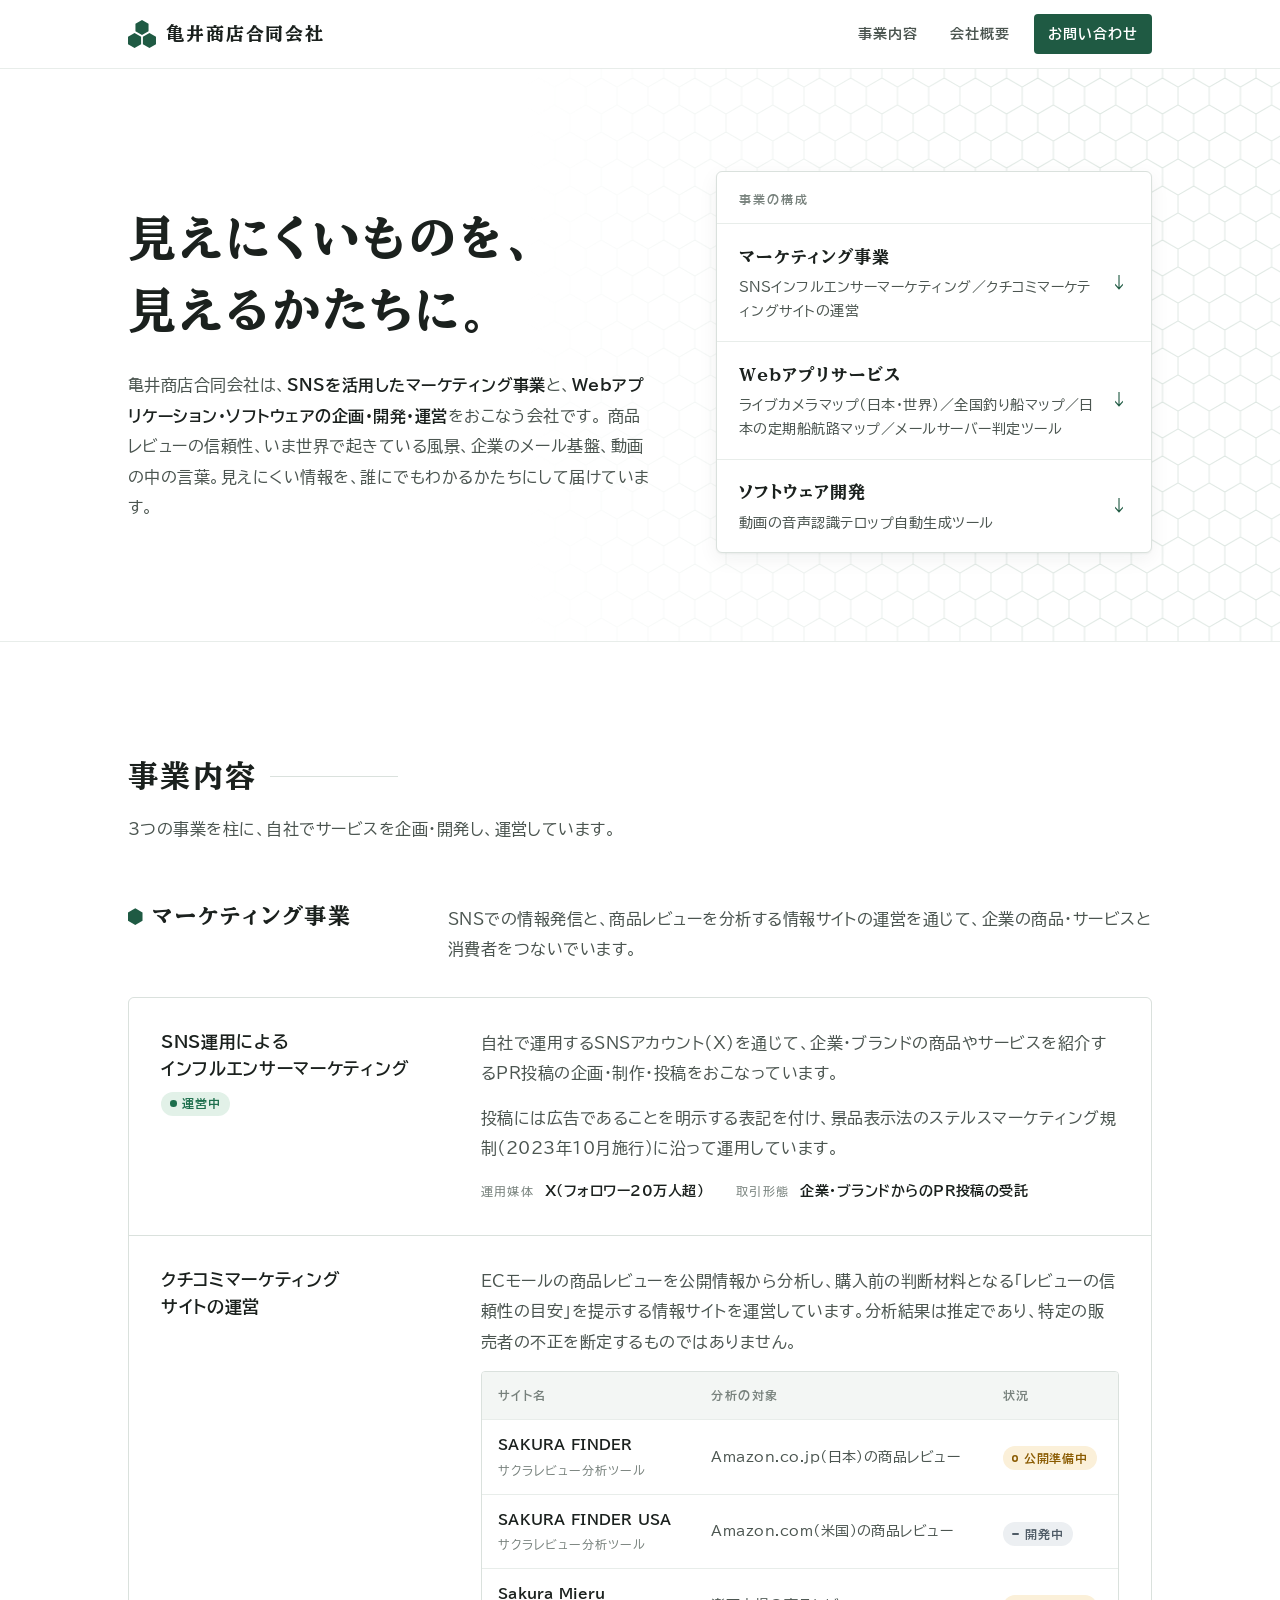
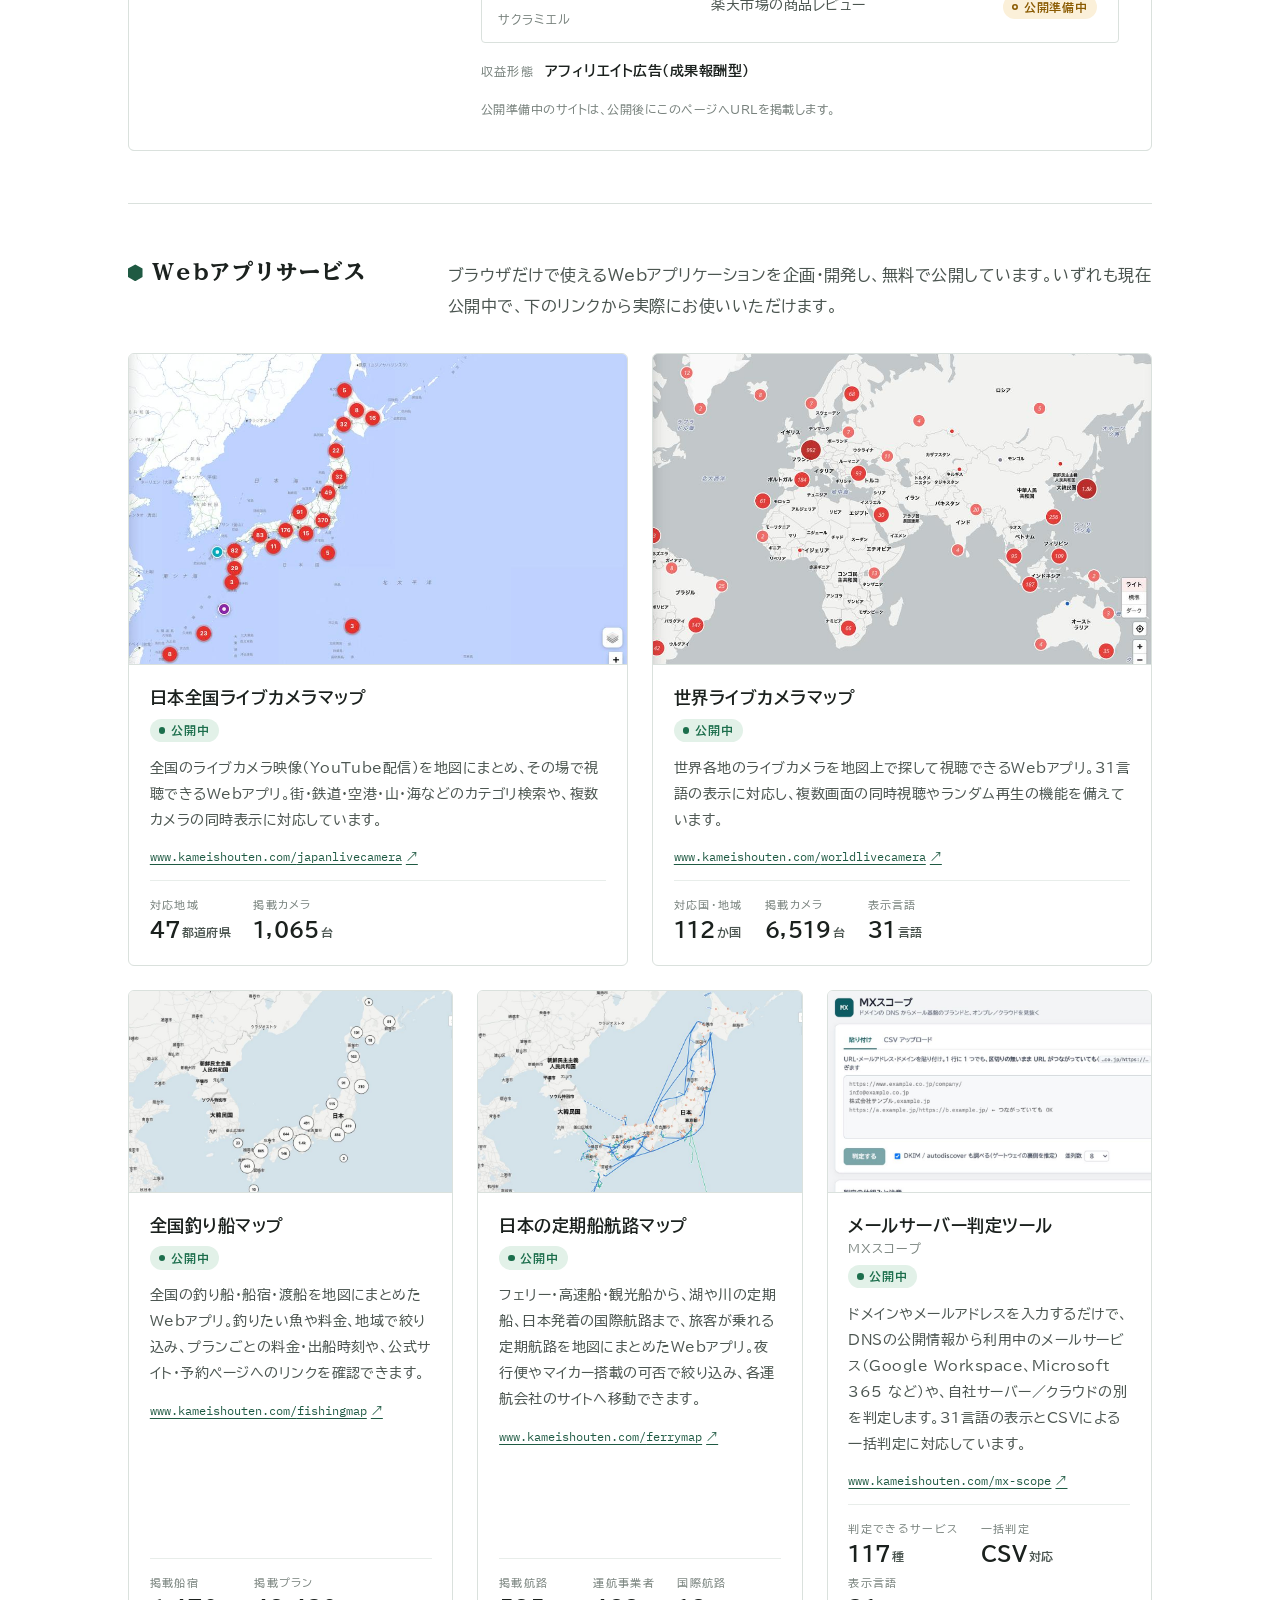
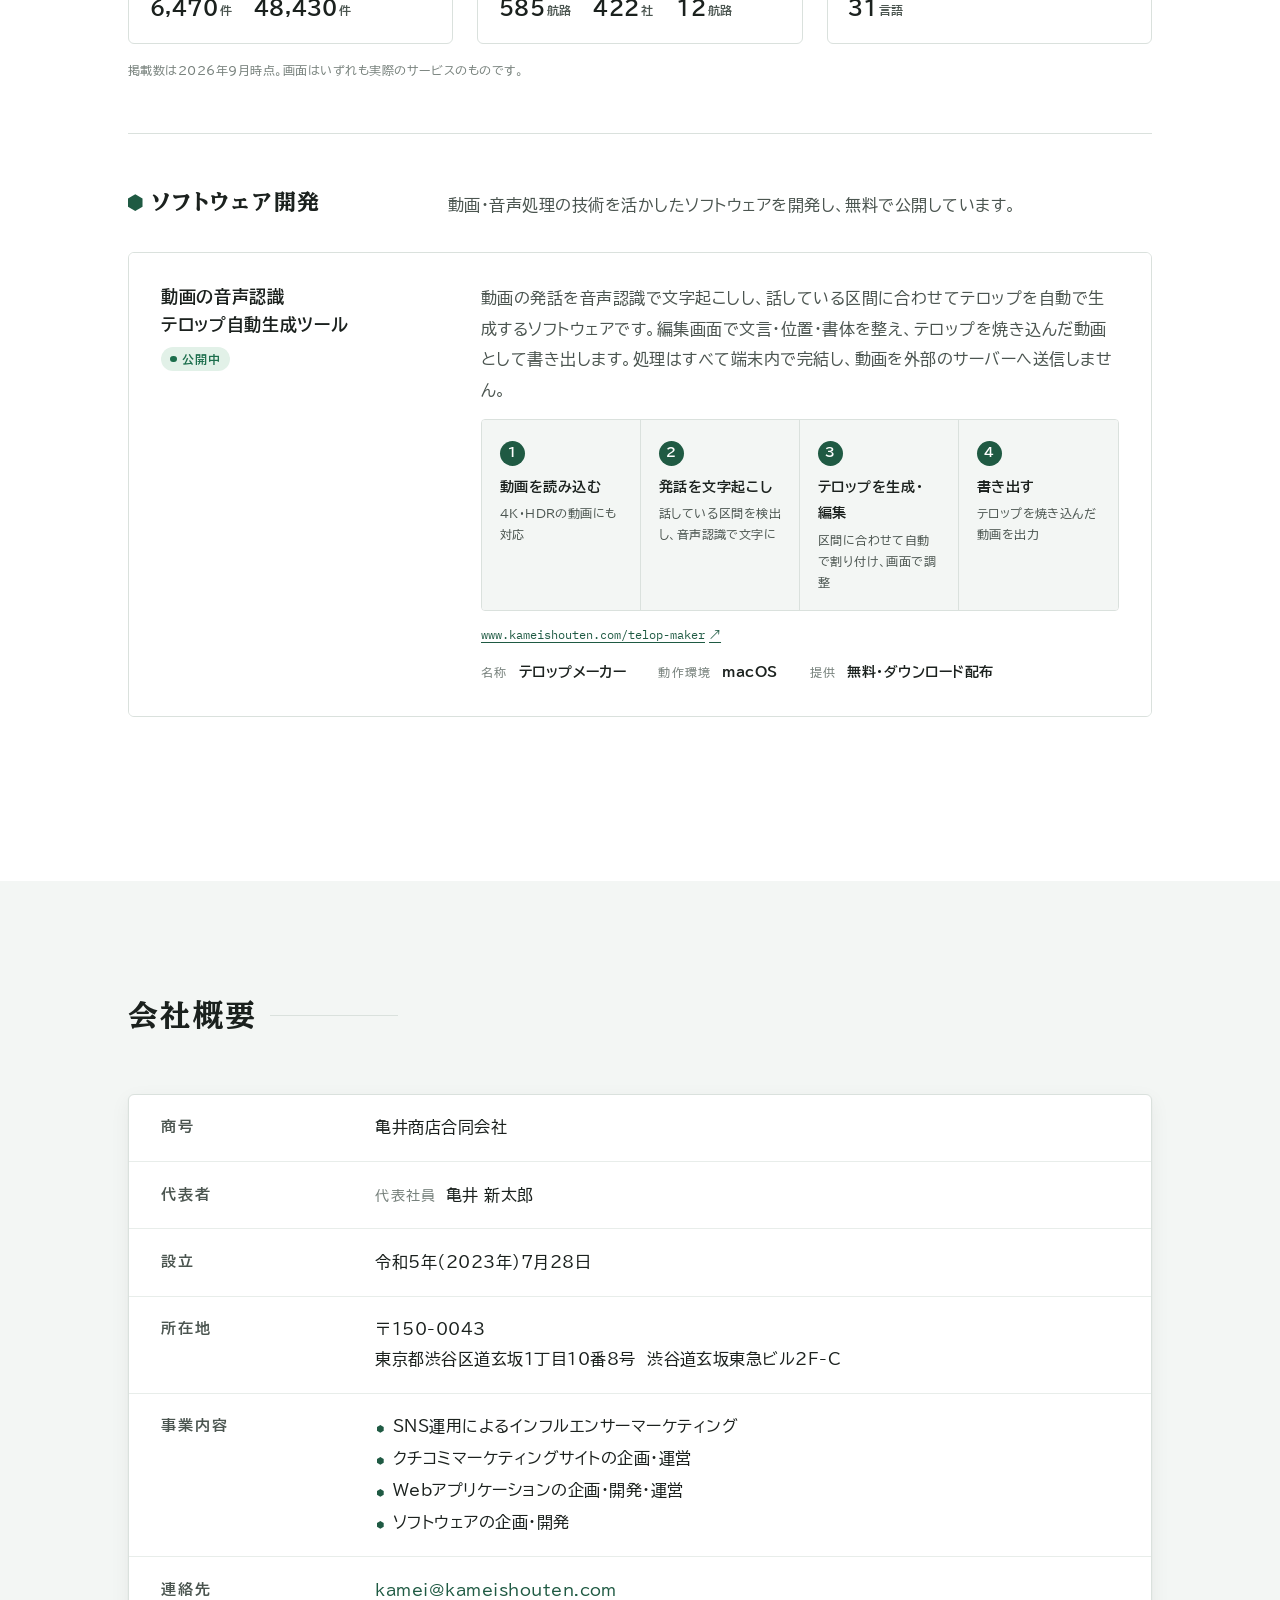
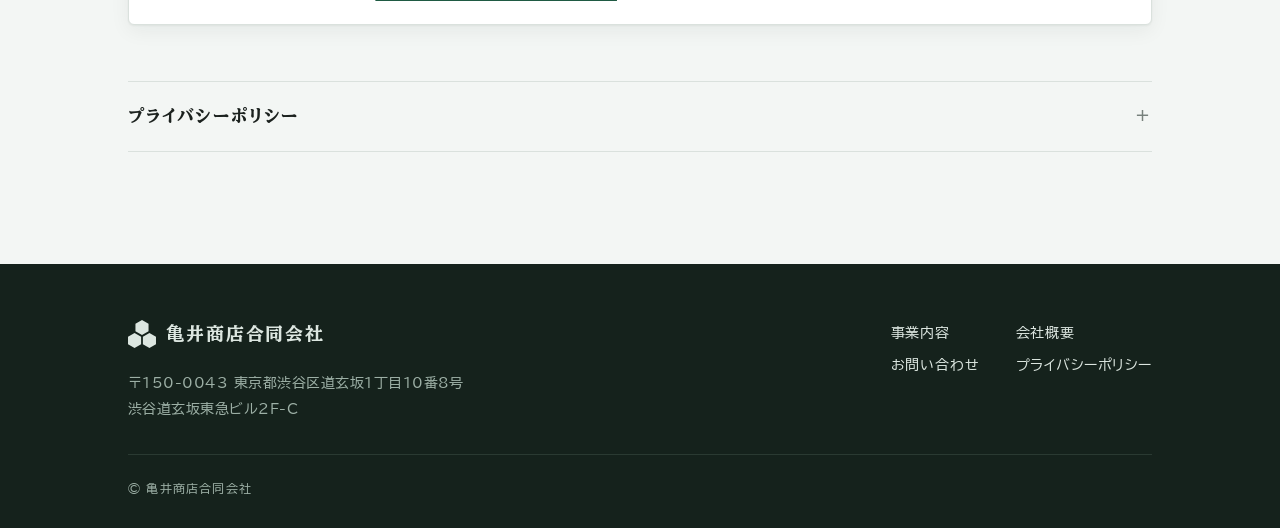
==== commit b920985a: "security: fix HTML head structure, escape CSV formulas in mx-scope, and update telop-maker archive" ====
--- a/index.html
+++ b/index.html
@@ -21,6 +21,7 @@
   "name": "亀井商店合同会社",
   "url": "https://www.kameishouten.com/",
   "foundingDate": "2023-07-28",
+  "founder": { "@type": "Person", "name": "亀井 新太郎" },
   "address": {
     "@type": "PostalAddress",
     "postalCode": "150-0043",
@@ -604,6 +605,7 @@
       </div>
       <dl class="profile">
         <div><dt>商号</dt><dd>亀井商店合同会社</dd></div>
+        <div><dt>代表者</dt><dd><span class="title">代表社員</span>亀井 新太郎</dd></div>
         <div><dt>設立</dt><dd class="num">令和5年（2023年）7月28日</dd></div>
         <div><dt>所在地</dt><dd class="num">〒150-0043<br>東京都渋谷区道玄坂1丁目10番8号　渋谷道玄坂東急ビル2F-C</dd></div>
         <div>
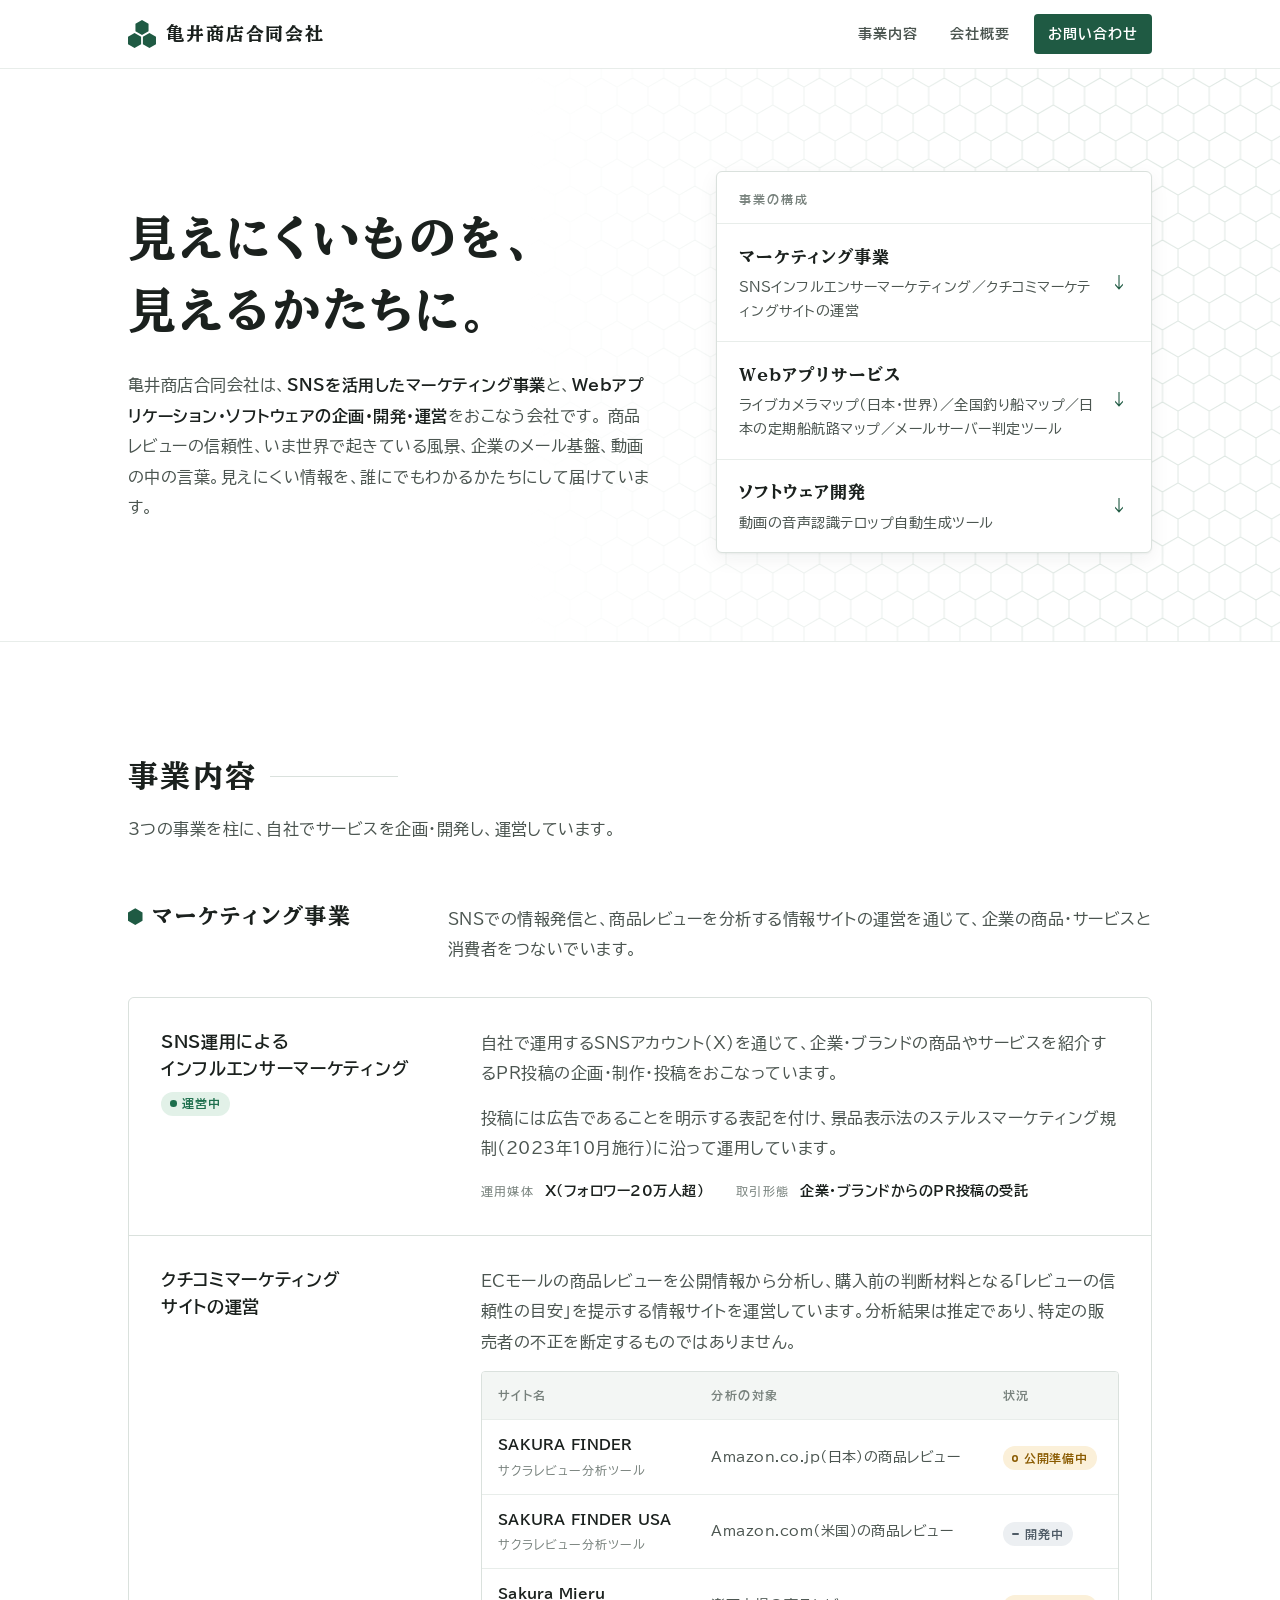
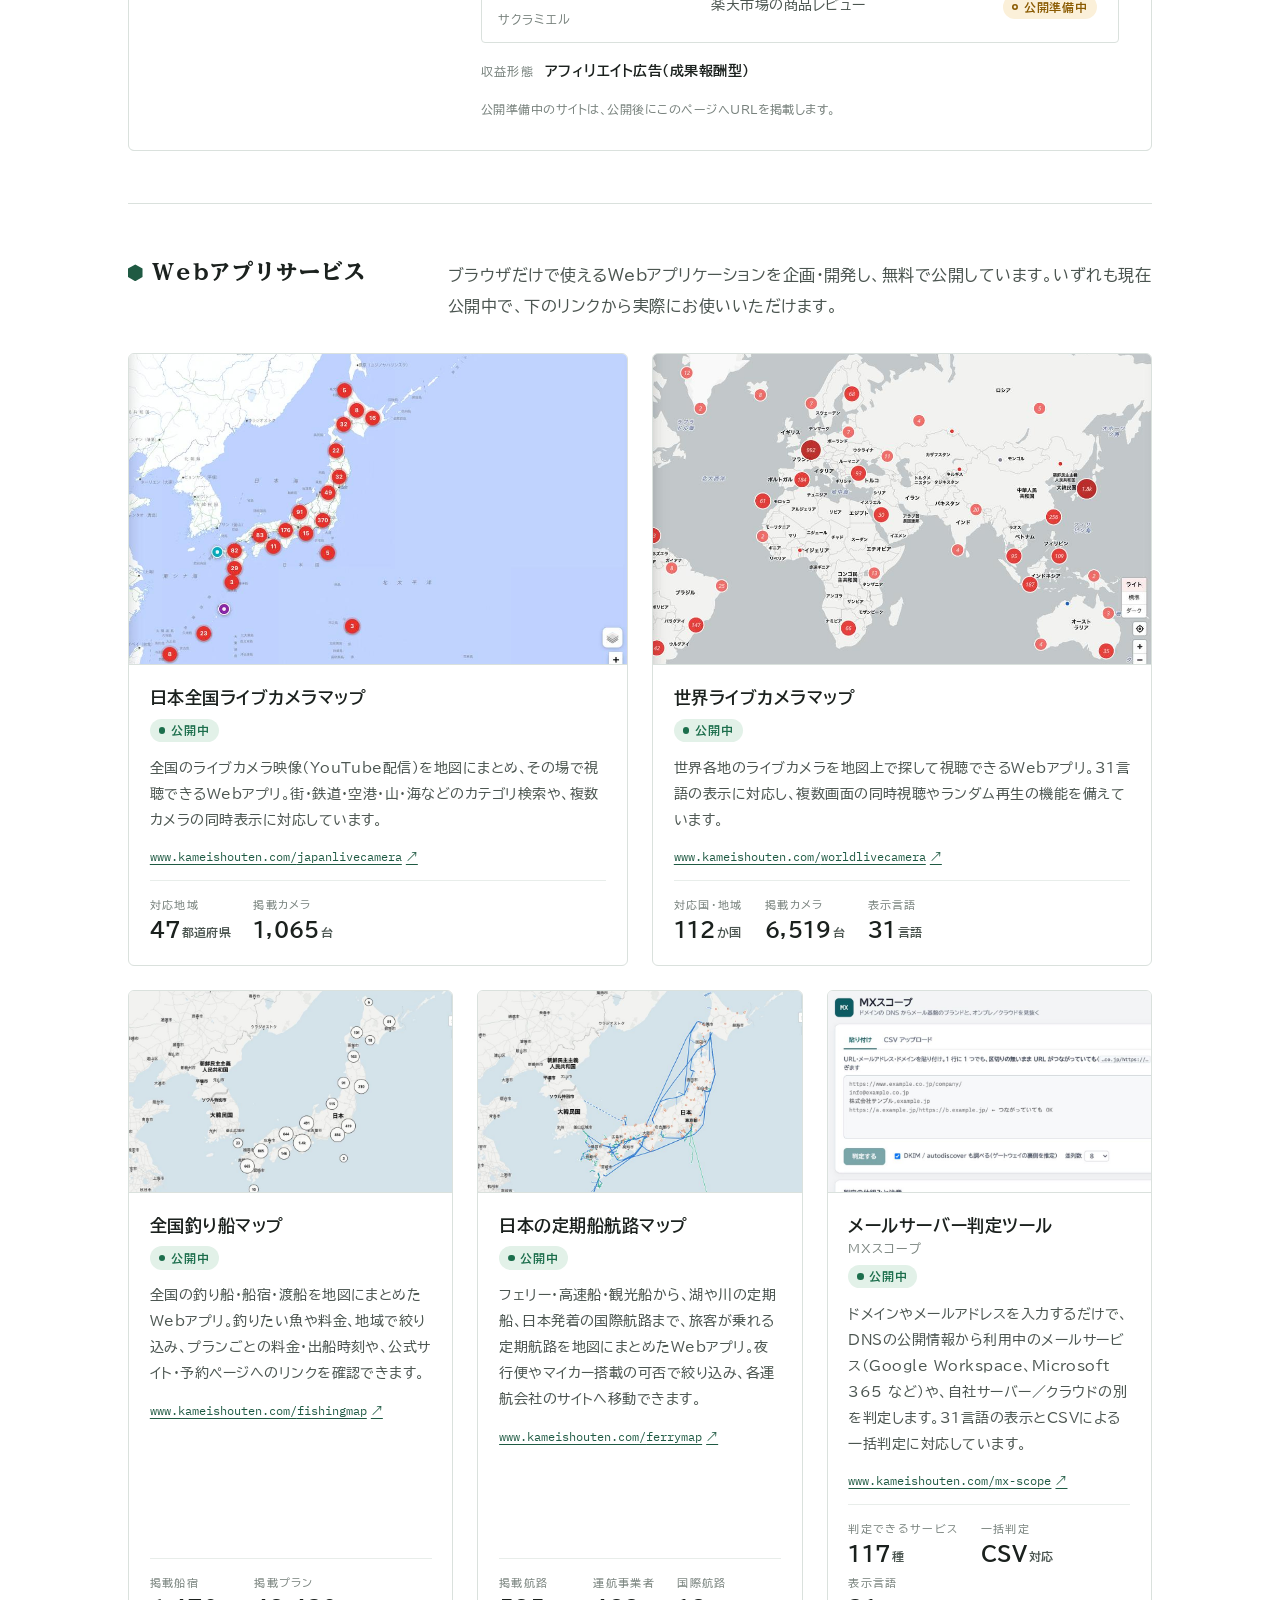
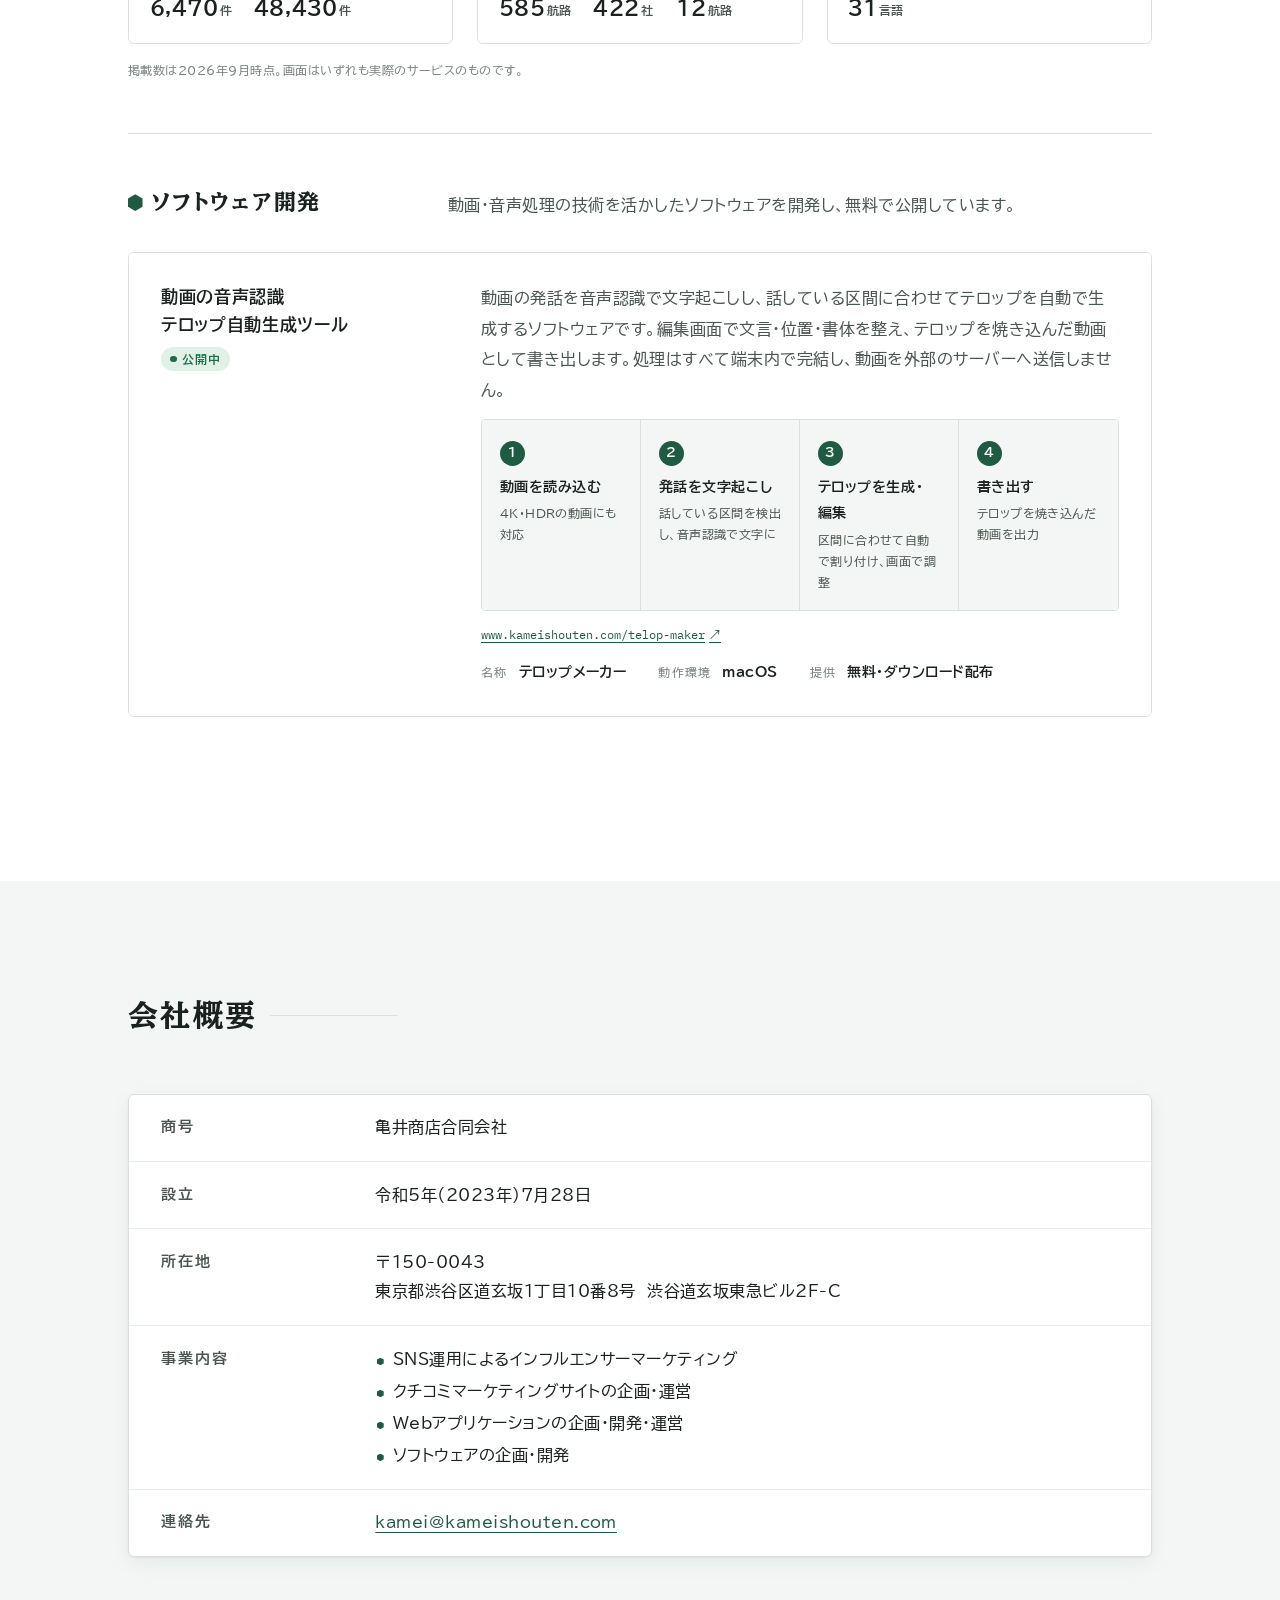
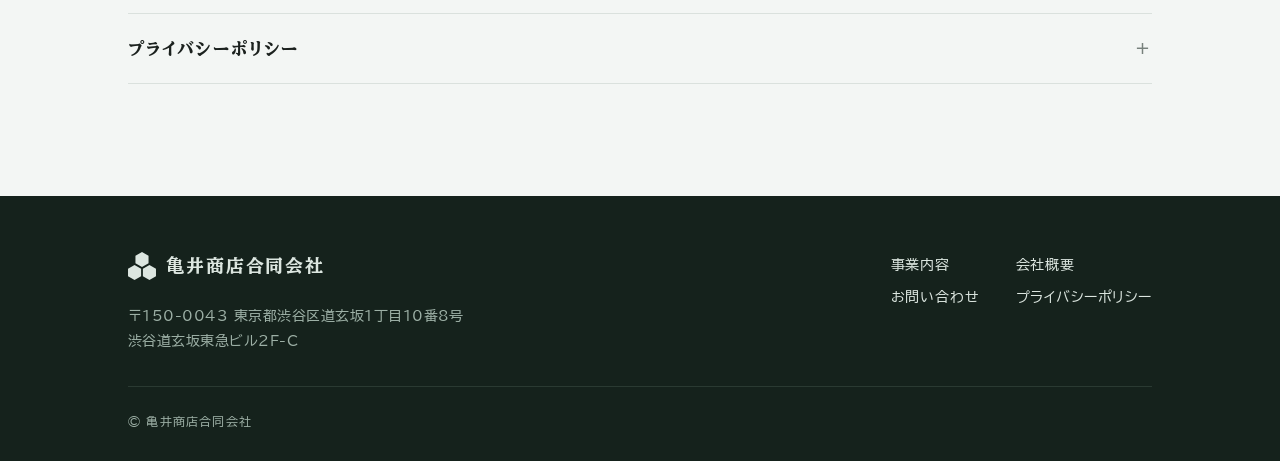
==== commit acbc1a69: "会社概要から代表者の欄を削除 画面の会社概要の行と、検索エンジン向けの構造化データ（JSON-LD）の該当項目を外した。  Co-Authored-By: Claude Opus 5.5 <norep" ====
--- a/index.html
+++ b/index.html
@@ -21,7 +21,6 @@
   "name": "亀井商店合同会社",
   "url": "https://www.kameishouten.com/",
   "foundingDate": "2023-07-28",
-  "founder": { "@type": "Person", "name": "亀井 新太郎" },
   "address": {
     "@type": "PostalAddress",
     "postalCode": "150-0043",
@@ -258,7 +257,6 @@
 .profile dd ul{display:grid;gap:.15rem;}
 .profile dd li{padding-left:1.1em;position:relative;}
 .profile dd li::before{content:"";position:absolute;left:.1em;top:.8em;width:.42em;height:.48em;background:var(--accent);clip-path:polygon(50% 0,100% 25%,100% 75%,50% 100%,0 75%,0 25%);}
-.profile .title{color:var(--ink-3);font-size:var(--fs-sm);margin-right:.7em;letter-spacing:.08em;}
 
 /* ---------- お問い合わせ ---------- */
 
@@ -605,7 +603,6 @@
       </div>
       <dl class="profile">
         <div><dt>商号</dt><dd>亀井商店合同会社</dd></div>
-        <div><dt>代表者</dt><dd><span class="title">代表社員</span>亀井 新太郎</dd></div>
         <div><dt>設立</dt><dd class="num">令和5年（2023年）7月28日</dd></div>
         <div><dt>所在地</dt><dd class="num">〒150-0043<br>東京都渋谷区道玄坂1丁目10番8号　渋谷道玄坂東急ビル2F-C</dd></div>
         <div>
